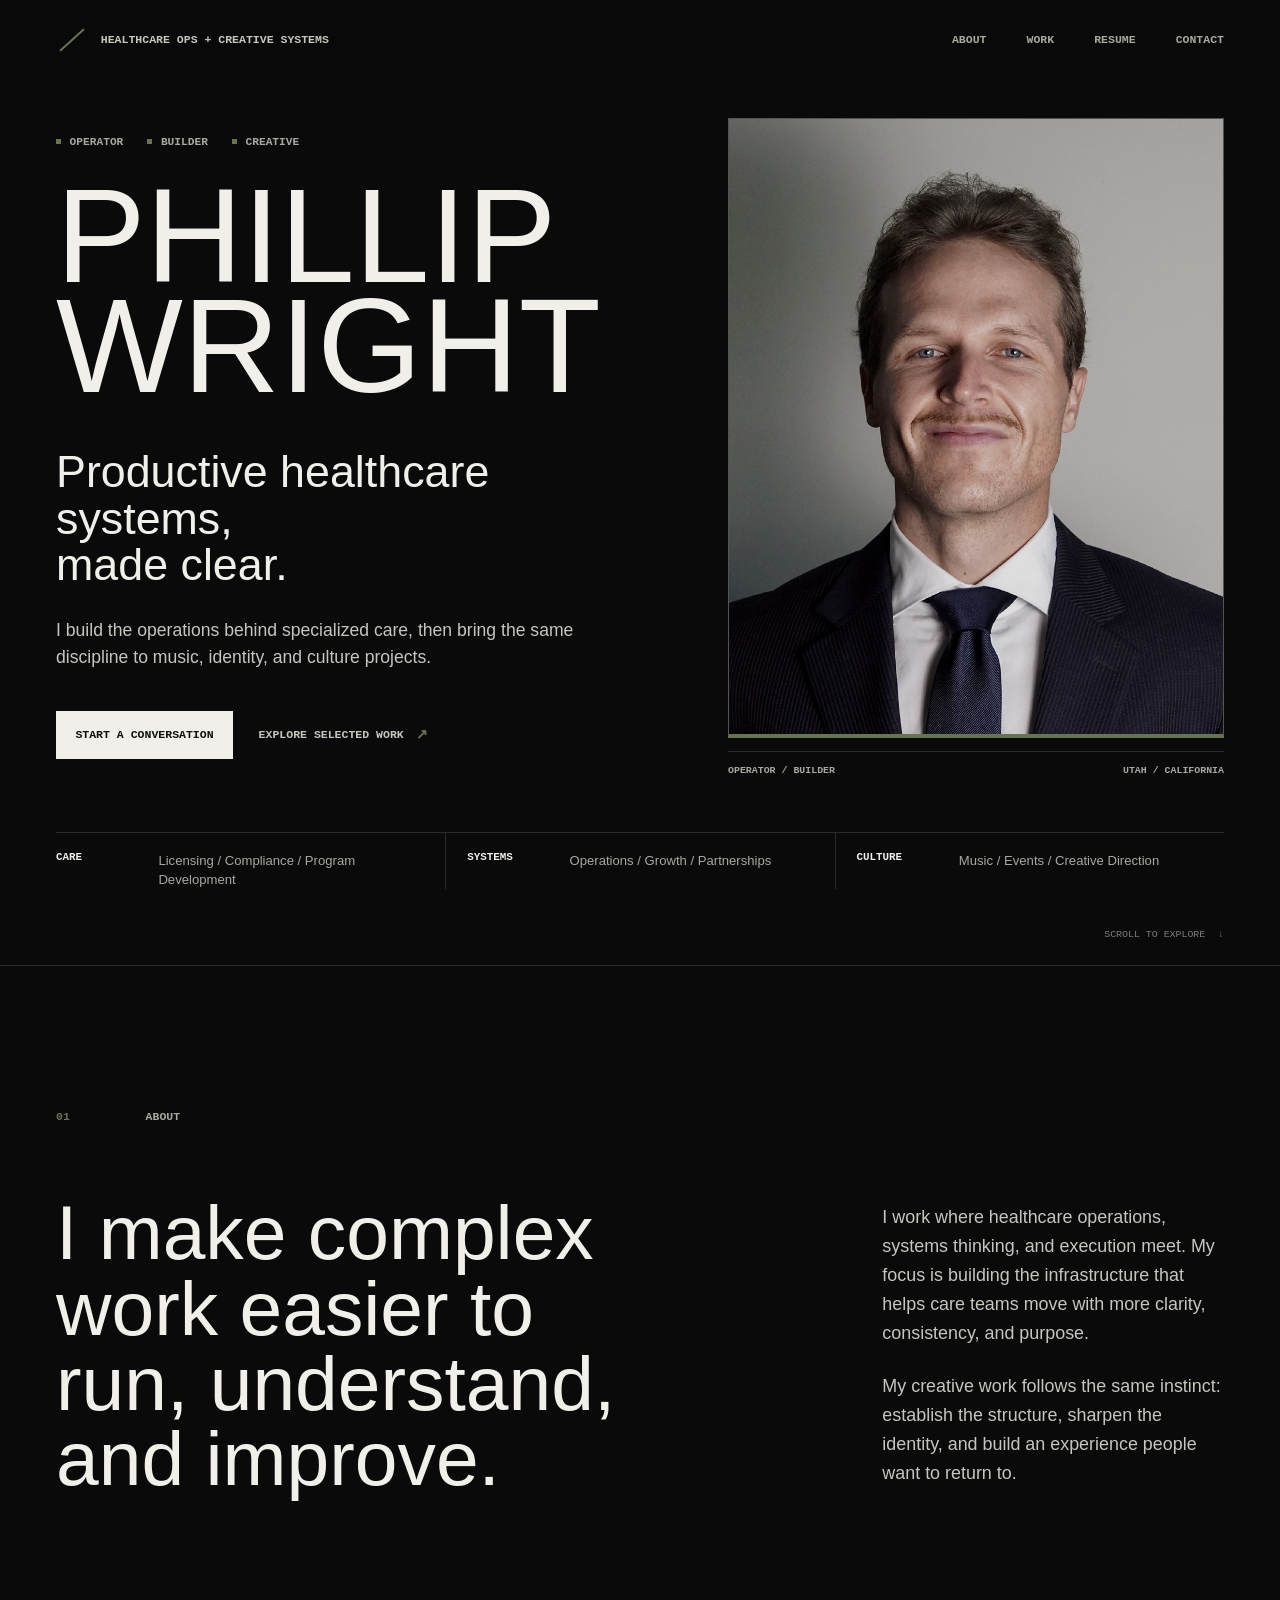
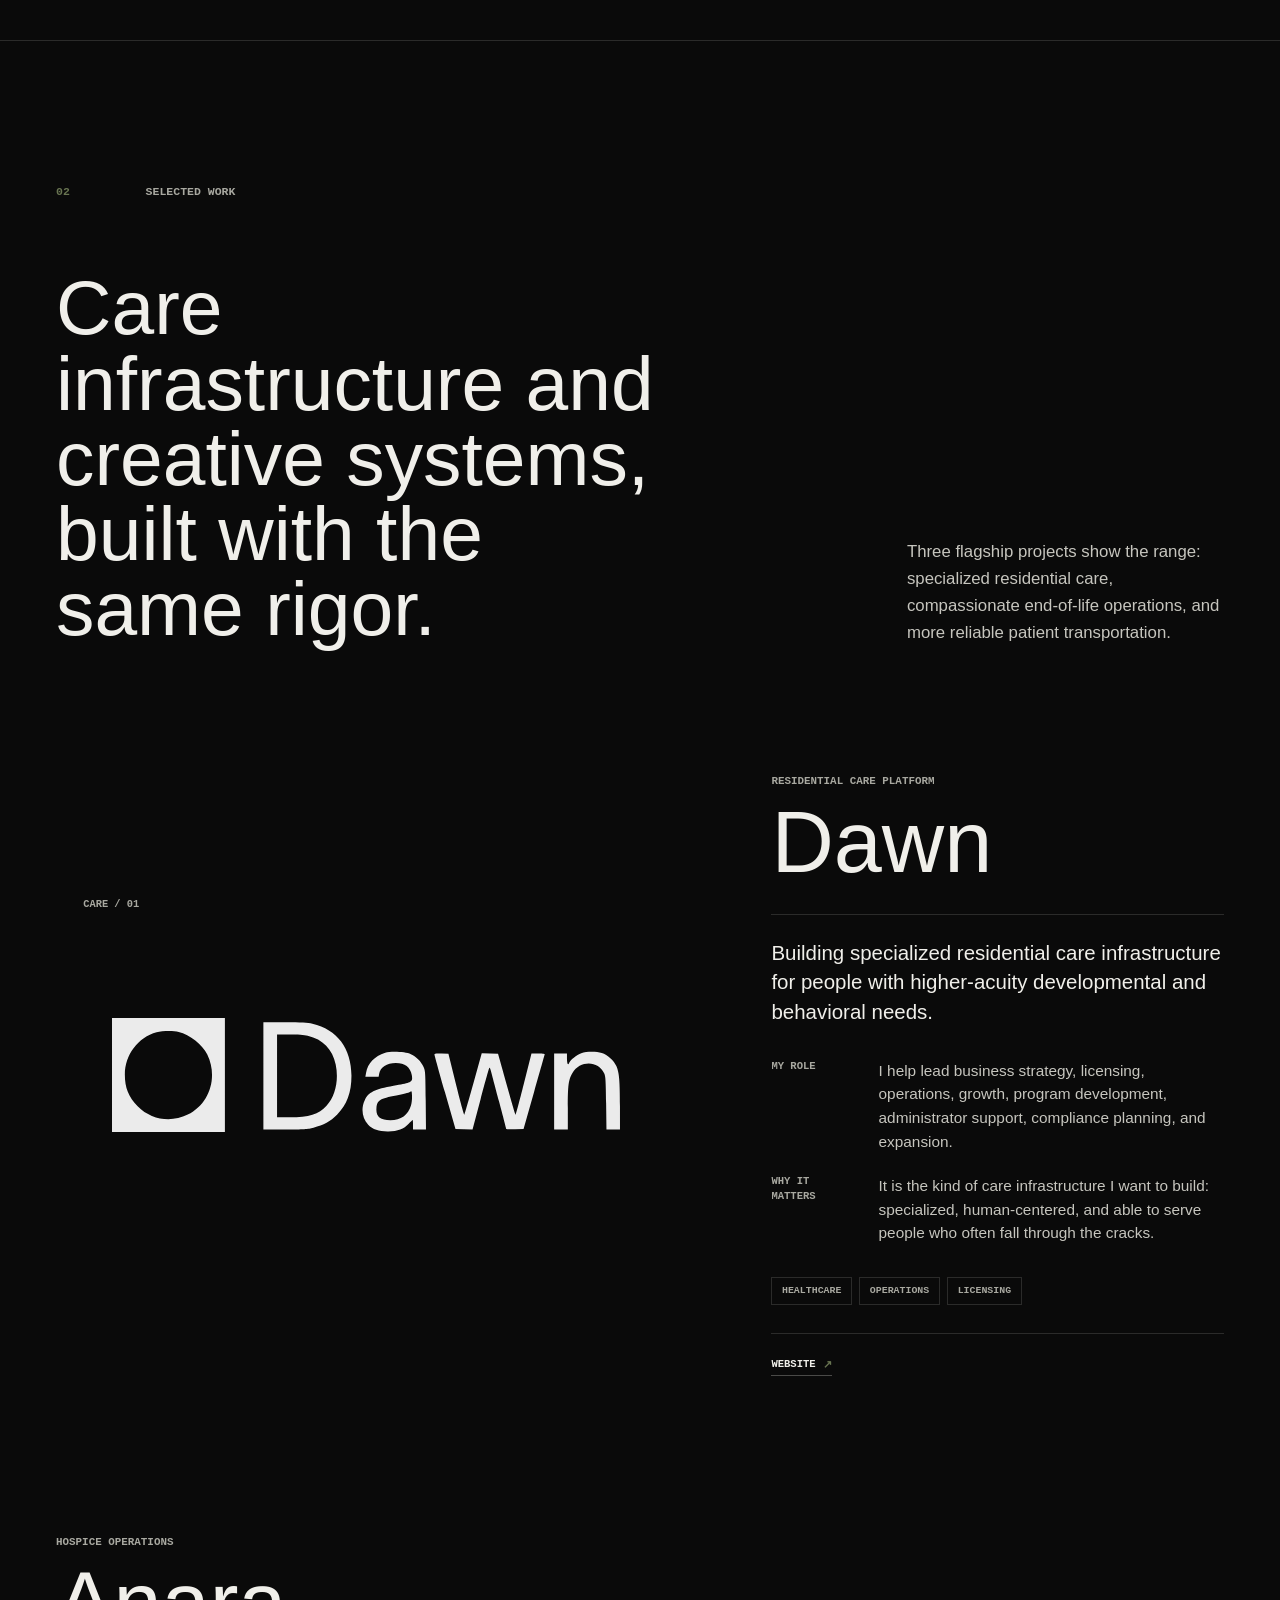
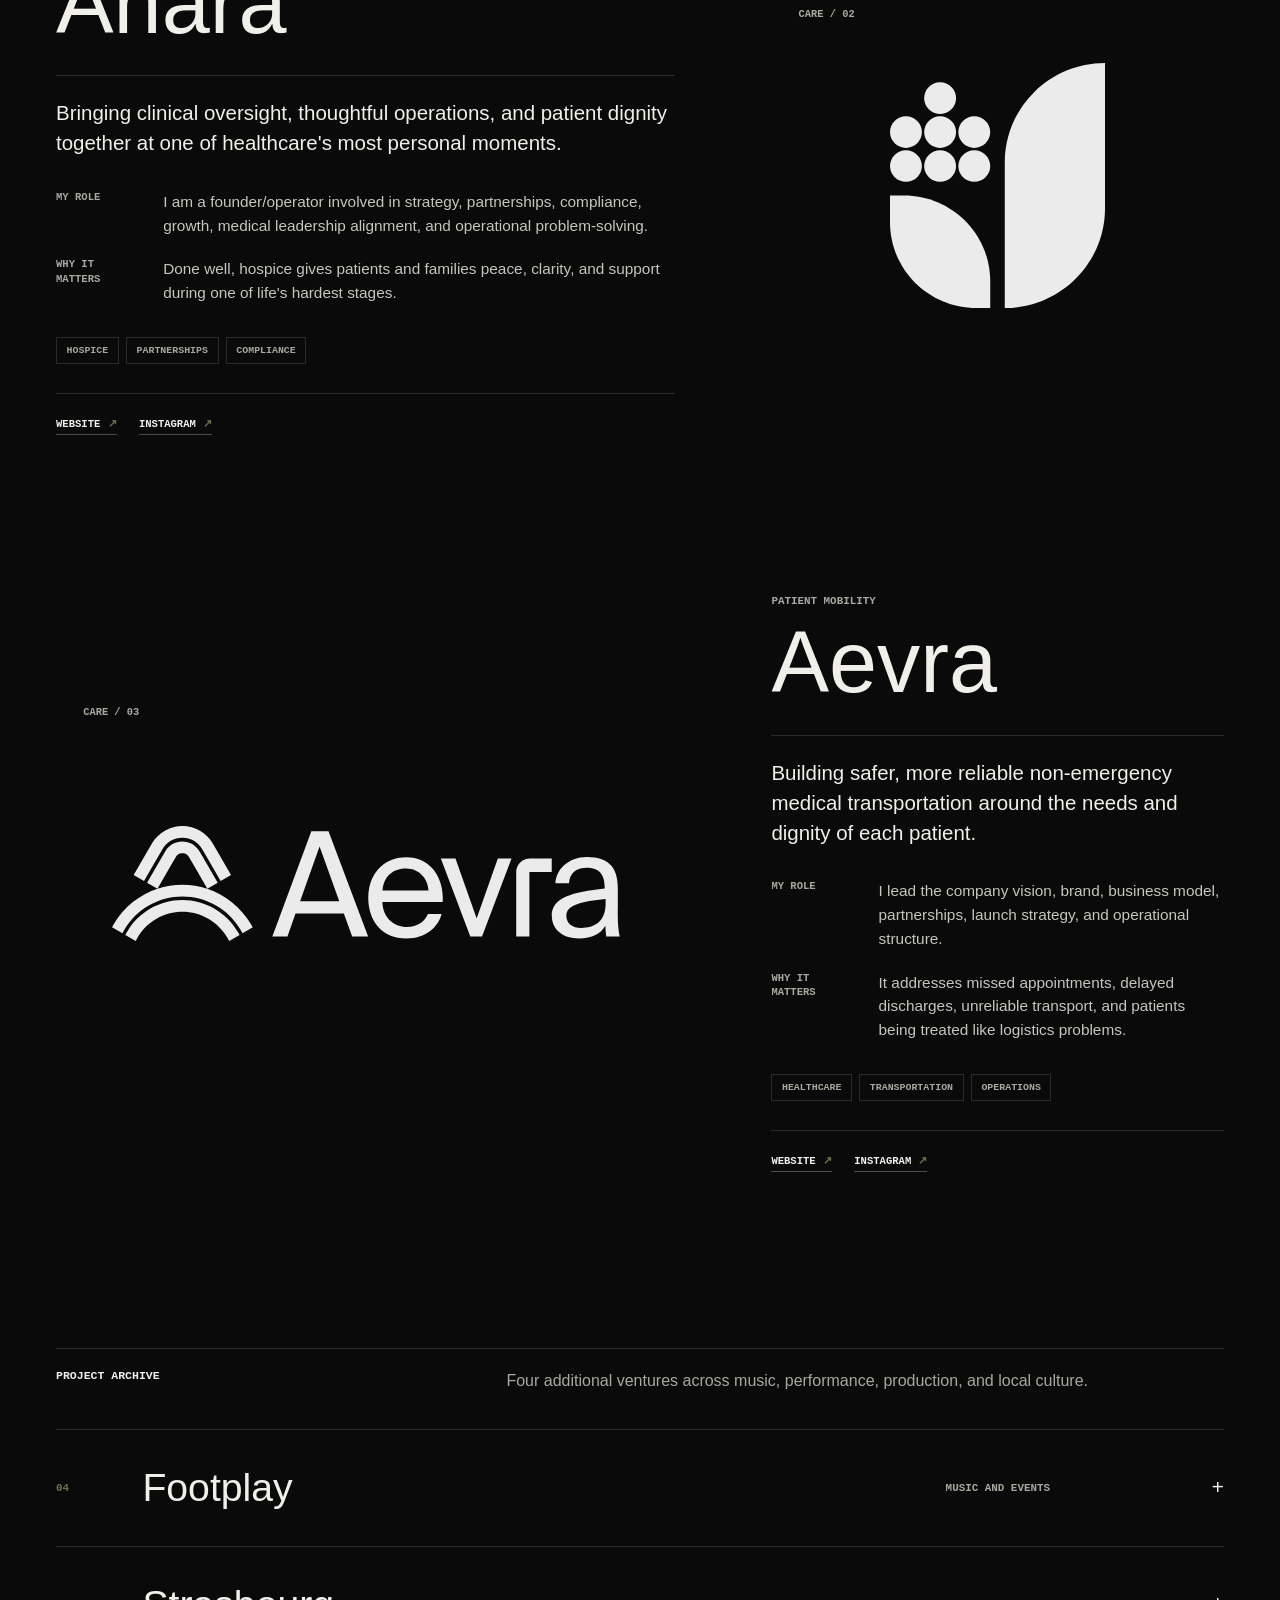
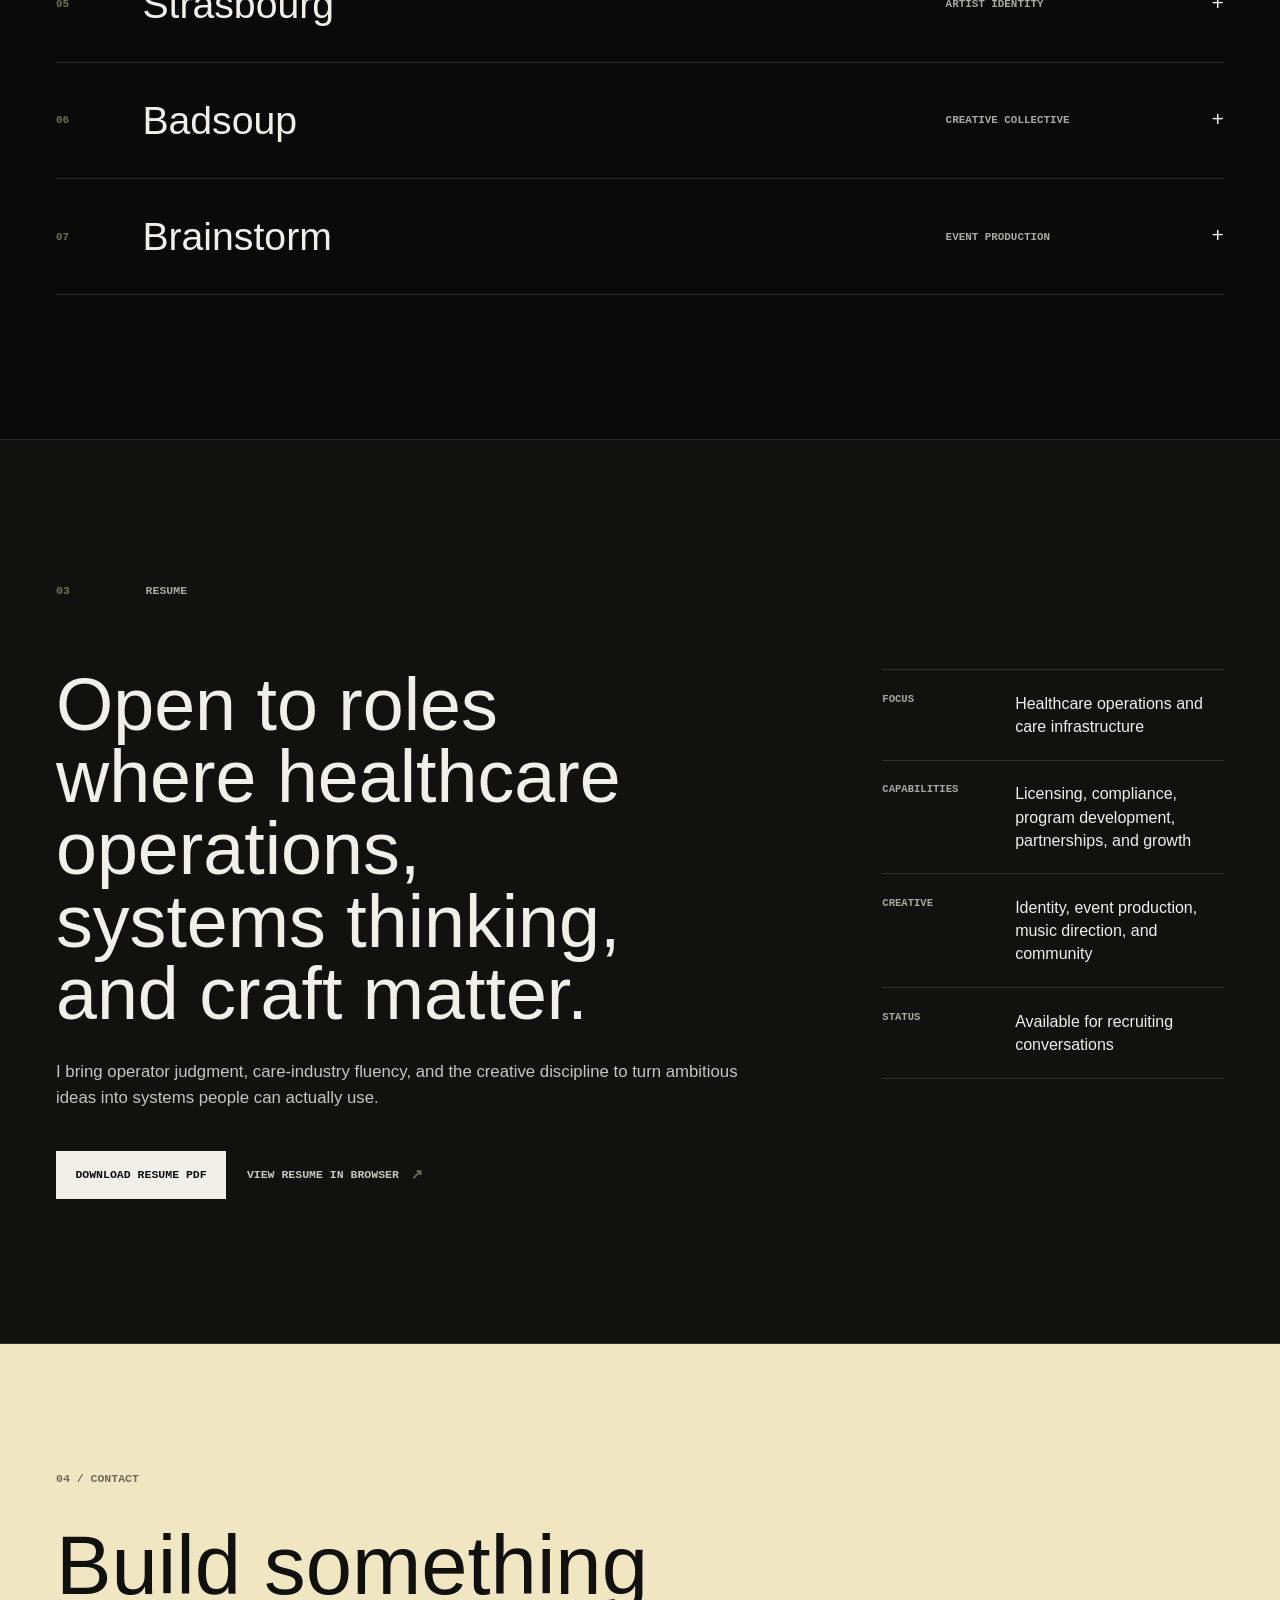
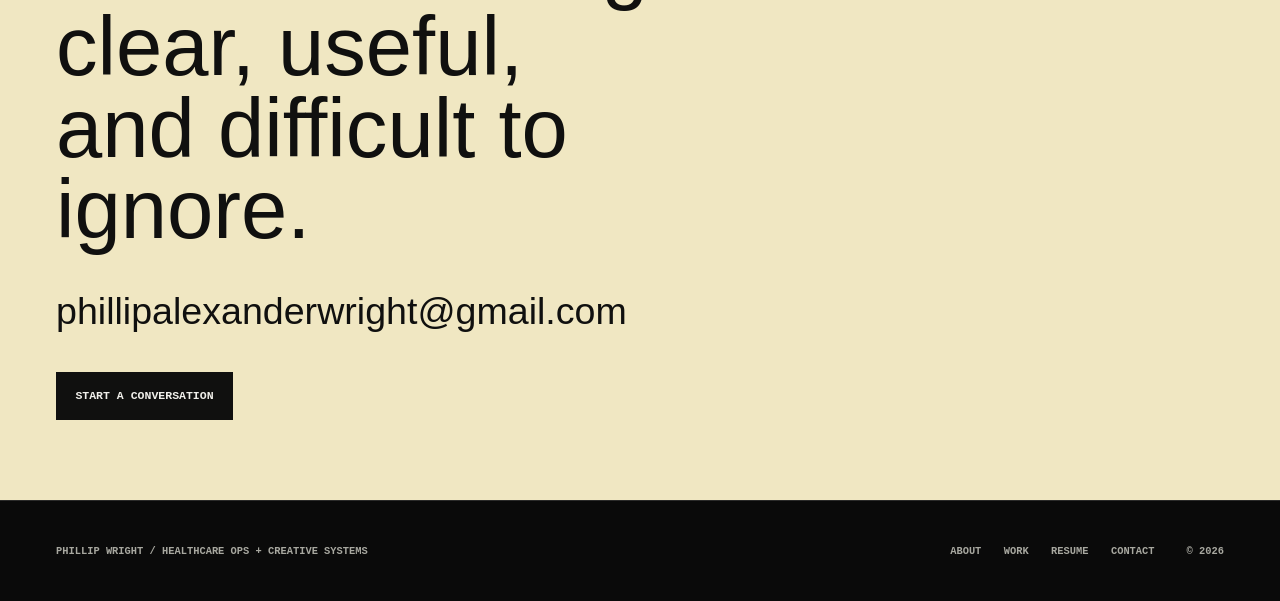
==== index.html @ 37ecd92f "Optimize social preview image" ====
<!doctype html>
<html lang="en">
  <head>
    <meta charset="utf-8">
    <meta name="viewport" content="width=device-width, initial-scale=1">
    <title>Phillip Wright - Healthcare Operator and Creative Builder</title>
    <meta
      name="description"
      content="Phillip Wright builds clear healthcare operations, care infrastructure, and creative systems."
    >
    <meta name="theme-color" content="#0a0a0a">
    <meta property="og:title" content="Phillip Wright">
    <meta
      property="og:description"
      content="Healthcare operations, care infrastructure, and creative systems."
    >
    <meta property="og:type" content="website">
    <meta property="og:image" content="assets/og-phillip-wright.jpg">
    <meta name="twitter:card" content="summary_large_image">
    <meta name="twitter:image" content="assets/og-phillip-wright.jpg">
    <link rel="icon" href="assets/favicon.png" type="image/png">
    <link rel="stylesheet" href="styles.css?v=20260729-1">
  </head>
  <body>
    <header class="site-header" data-reveal>
      <a class="brand" href="#top" aria-label="Phillip Wright home">
        <span class="brand-mark" aria-hidden="true"></span>
        <span>Healthcare Ops + Creative Systems</span>
      </a>
      <nav class="site-nav" aria-label="Primary navigation">
        <a href="#about">About</a>
        <a href="#work">Work</a>
        <a href="#resume">Resume</a>
        <a href="#contact">Contact</a>
      </nav>
    </header>

    <aside class="section-rail" aria-label="Page sections">
      <span class="rail-label">Index</span>
      <a href="#top" data-section-link="top"><span>00</span>Intro</a>
      <a href="#about" data-section-link="about"><span>01</span>About</a>
      <a href="#work" data-section-link="work"><span>02</span>Work</a>
      <a href="#resume" data-section-link="resume"><span>03</span>Resume</a>
      <a href="#contact" data-section-link="contact"><span>04</span>Contact</a>
    </aside>

    <main id="top">
      <section class="hero" aria-labelledby="hero-title" data-section="top">
        <div class="hero-inner">
          <div class="hero-copy">
            <p class="eyebrow" data-reveal>
              <span>Operator</span>
              <span>Builder</span>
              <span>Creative</span>
            </p>
            <h1 id="hero-title" data-reveal>
              <span>Phillip</span>
              <span>Wright</span>
            </h1>
            <p class="hero-line" data-reveal>
              <span>Productive healthcare systems,</span>
              <span>made clear.</span>
            </p>
            <p class="hero-summary" data-reveal>
              I build the operations behind specialized care, then bring the same
              discipline to music, identity, and culture projects.
            </p>
            <div class="hero-actions" data-reveal>
              <a class="button button-primary" href="mailto:phillipalexanderwright@gmail.com">
                Start a Conversation
              </a>
              <a class="text-link" href="#work">Explore selected work</a>
            </div>
          </div>

          <figure class="hero-photo" data-reveal>
            <div class="photo-frame">
              <img
                class="portrait-image"
                src="assets/phillip-wright-portrait.jpg"
                alt="Portrait of Phillip Wright"
              >
            </div>
            <figcaption>
              <span>Operator / Builder</span>
              <span>Utah / California</span>
            </figcaption>
          </figure>

          <dl class="capability-ledger" data-reveal>
            <div>
              <dt>Care</dt>
              <dd>Licensing / Compliance / Program Development</dd>
            </div>
            <div>
              <dt>Systems</dt>
              <dd>Operations / Growth / Partnerships</dd>
            </div>
            <div>
              <dt>Culture</dt>
              <dd>Music / Events / Creative Direction</dd>
            </div>
          </dl>
        </div>
        <a class="hero-next" href="#about" aria-label="Continue to About">
          <span>Scroll to explore</span>
          <span aria-hidden="true">↓</span>
        </a>
      </section>

      <section
        class="section intro-section"
        id="about"
        aria-labelledby="intro-title"
        data-section="about"
      >
        <div class="section-rule" aria-hidden="true"></div>
        <div class="section-meta" data-reveal>
          <span>01</span>
          <span>About</span>
        </div>
        <div class="intro-grid">
          <h2 id="intro-title" data-reveal>
            I make complex work easier to run, understand, and improve.
          </h2>
          <div class="intro-copy" data-reveal>
            <p>
              I work where healthcare operations, systems thinking, and execution
              meet. My focus is building the infrastructure that helps care teams
              move with more clarity, consistency, and purpose.
            </p>
            <p>
              My creative work follows the same instinct: establish the structure,
              sharpen the identity, and build an experience people want to return to.
            </p>
          </div>
        </div>
      </section>

      <section
        class="section work-section"
        id="work"
        aria-labelledby="work-title"
        data-section="work"
      >
        <div class="section-rule" aria-hidden="true"></div>
        <div class="section-meta" data-reveal>
          <span>02</span>
          <span>Selected Work</span>
        </div>

        <div class="work-heading">
          <h2 id="work-title" data-reveal>
            Care infrastructure and creative systems, built with the same rigor.
          </h2>
          <p data-reveal>
            Three flagship projects show the range: specialized residential care,
            compassionate end-of-life operations, and more reliable patient
            transportation.
          </p>
        </div>

        <div class="featured-work" aria-label="Flagship projects">
          <article class="case-file" data-tone="leather">
            <div class="case-media project-media-wordmark" data-reveal>
              <span class="case-coordinate">Care / 01</span>
              <img src="assets/dawn-logo.svg" alt="Dawn">
            </div>
            <div class="case-copy" data-reveal>
              <div class="case-heading">
                <span>Residential Care Platform</span>
                <h3>Dawn</h3>
              </div>
              <p class="case-signal">
                Building specialized residential care infrastructure for people with
                higher-acuity developmental and behavioral needs.
              </p>
              <dl class="case-details">
                <div>
                  <dt>My role</dt>
                  <dd>
                    I help lead business strategy, licensing, operations, growth,
                    program development, administrator support, compliance planning,
                    and expansion.
                  </dd>
                </div>
                <div>
                  <dt>Why it matters</dt>
                  <dd>
                    It is the kind of care infrastructure I want to build:
                    specialized, human-centered, and able to serve people who often
                    fall through the cracks.
                  </dd>
                </div>
              </dl>
              <ul class="case-tags" aria-label="Dawn capabilities">
                <li>Healthcare</li>
                <li>Operations</li>
                <li>Licensing</li>
              </ul>
              <nav
                class="project-links"
                aria-label="Dawn links"
                data-project-links="dawn"
                hidden
              ></nav>
            </div>
          </article>

          <article class="case-file case-file-reverse" data-tone="olive">
            <div class="case-media project-media-logo" data-reveal>
              <span class="case-coordinate">Care / 02</span>
              <img src="assets/anara-logo.svg" alt="Anara">
            </div>
            <div class="case-copy" data-reveal>
              <div class="case-heading">
                <span>Hospice Operations</span>
                <h3>Anara</h3>
              </div>
              <p class="case-signal">
                Bringing clinical oversight, thoughtful operations, and patient
                dignity together at one of healthcare's most personal moments.
              </p>
              <dl class="case-details">
                <div>
                  <dt>My role</dt>
                  <dd>
                    I am a founder/operator involved in strategy, partnerships,
                    compliance, growth, medical leadership alignment, and operational
                    problem-solving.
                  </dd>
                </div>
                <div>
                  <dt>Why it matters</dt>
                  <dd>
                    Done well, hospice gives patients and families peace, clarity,
                    and support during one of life's hardest stages.
                  </dd>
                </div>
              </dl>
              <ul class="case-tags" aria-label="Anara capabilities">
                <li>Hospice</li>
                <li>Partnerships</li>
                <li>Compliance</li>
              </ul>
              <nav
                class="project-links"
                aria-label="Anara links"
                data-project-links="anara"
                hidden
              ></nav>
            </div>
          </article>

          <article class="case-file" data-tone="wine">
            <div class="case-media project-media-wordmark" data-reveal>
              <span class="case-coordinate">Care / 03</span>
              <img src="assets/aevra-logo.svg" alt="Aevra">
            </div>
            <div class="case-copy" data-reveal>
              <div class="case-heading">
                <span>Patient Mobility</span>
                <h3>Aevra</h3>
              </div>
              <p class="case-signal">
                Building safer, more reliable non-emergency medical transportation
                around the needs and dignity of each patient.
              </p>
              <dl class="case-details">
                <div>
                  <dt>My role</dt>
                  <dd>
                    I lead the company vision, brand, business model, partnerships,
                    launch strategy, and operational structure.
                  </dd>
                </div>
                <div>
                  <dt>Why it matters</dt>
                  <dd>
                    It addresses missed appointments, delayed discharges, unreliable
                    transport, and patients being treated like logistics problems.
                  </dd>
                </div>
              </dl>
              <ul class="case-tags" aria-label="Aevra capabilities">
                <li>Healthcare</li>
                <li>Transportation</li>
                <li>Operations</li>
              </ul>
              <nav
                class="project-links"
                aria-label="Aevra links"
                data-project-links="aevra"
                hidden
              ></nav>
            </div>
          </article>
        </div>

        <div class="project-archive">
          <div class="archive-heading" data-reveal>
            <span>Project Archive</span>
            <p>Four additional ventures across music, performance, production, and local culture.</p>
          </div>

          <div class="archive-list">
            <details class="archive-item" data-tone="charleston" data-reveal>
              <summary>
                <span class="archive-number">04</span>
                <span class="archive-title">Footplay</span>
                <span class="archive-category">Music and Events</span>
                <span class="archive-toggle" aria-hidden="true">+</span>
              </summary>
              <div class="archive-body archive-body-media">
                <div class="archive-logo-panel">
                  <img src="assets/footplay-logo.svg" alt="Footplay">
                </div>
                <div class="archive-project-copy">
                  <p>
                    A music and event collective centered around house, disco,
                    open-air shows, underground nightlife, and intentional community.
                  </p>
                  <dl>
                    <div>
                      <dt>My role</dt>
                      <dd>Founder, curator, and creative lead across the brand, events, music direction, and overall experience.</dd>
                    </div>
                    <div>
                      <dt>Why it matters</dt>
                      <dd>It gives me a way to build culture outside healthcare through music, design, community, and shared experiences.</dd>
                    </div>
                  </dl>
                  <nav
                    class="project-links"
                    aria-label="Footplay links"
                    data-project-links="footplay"
                    hidden
                  ></nav>
                </div>
              </div>
            </details>

            <details class="archive-item" data-tone="olive" data-reveal>
              <summary>
                <span class="archive-number">05</span>
                <span class="archive-title">Strasbourg</span>
                <span class="archive-category">Artist Identity</span>
                <span class="archive-toggle" aria-hidden="true">+</span>
              </summary>
              <div class="archive-body archive-body-media">
                <div class="archive-logo-panel">
                  <img src="assets/strasbourg-logo.svg" alt="Strasbourg">
                </div>
                <div class="archive-project-copy">
                  <p>
                    My artist identity for DJing and production, rooted in
                    atmospheric disco, jackin house, minimal, and nu-disco.
                  </p>
                  <dl>
                    <div>
                      <dt>My role</dt>
                      <dd>I create and perform under this alias as a distinct creative lane.</dd>
                    </div>
                    <div>
                      <dt>Why it matters</dt>
                      <dd>It gives me a long-term space to explore taste, sound, emotion, and identity.</dd>
                    </div>
                  </dl>
                  <nav
                    class="project-links"
                    aria-label="Strasbourg links"
                    data-project-links="strasbourg"
                    hidden
                  ></nav>
                </div>
              </div>
            </details>

            <details class="archive-item" data-tone="leather" data-reveal>
              <summary>
                <span class="archive-number">06</span>
                <span class="archive-title">Badsoup</span>
                <span class="archive-category">Creative Collective</span>
                <span class="archive-toggle" aria-hidden="true">+</span>
              </summary>
              <div class="archive-body archive-body-media">
                <div class="archive-logo-panel">
                  <img src="assets/badsoup-logo.svg" alt="Badsoup">
                </div>
                <div class="archive-project-copy">
                  <p>
                    A collective at the intersection of skate culture, punk,
                    local art, shows, merchandise, magazines, and collaboration.
                  </p>
                  <dl>
                    <div>
                      <dt>My role</dt>
                      <dd>Vision, creative direction, events, collaborations, and cultural development.</dd>
                    </div>
                    <div>
                      <dt>Why it matters</dt>
                      <dd>It created an independent space for artists, skaters, musicians, and outsiders to build together.</dd>
                    </div>
                  </dl>
                  <nav
                    class="project-links"
                    aria-label="Badsoup links"
                    data-project-links="badsoup"
                    hidden
                  ></nav>
                </div>
              </div>
            </details>

            <details class="archive-item" data-tone="wine" data-reveal>
              <summary>
                <span class="archive-number">07</span>
                <span class="archive-title">Brainstorm</span>
                <span class="archive-category">Event Production</span>
                <span class="archive-toggle" aria-hidden="true">+</span>
              </summary>
              <div class="archive-body archive-body-media">
                <div class="archive-logo-panel">
                  <img src="assets/brainstorm-logo.png" alt="Brainstorm">
                </div>
                <div class="archive-project-copy">
                  <p>
                    My first production outlet, built to bring intentional
                    house-music experiences to Provo, Utah.
                  </p>
                  <dl>
                    <div>
                      <dt>My role</dt>
                      <dd>Concept, partnerships, talent booking, production investment, and event direction.</dd>
                    </div>
                    <div>
                      <dt>Why it matters</dt>
                      <dd>It was my first proof that I could build culture from the ground up.</dd>
                    </div>
                  </dl>
                  <nav
                    class="project-links"
                    aria-label="Brainstorm links"
                    data-project-links="brainstorm"
                    hidden
                  ></nav>
                </div>
              </div>
            </details>
          </div>
        </div>
      </section>

      <section
        class="section resume-section"
        id="resume"
        aria-labelledby="resume-title"
        data-section="resume"
      >
        <div class="section-rule" aria-hidden="true"></div>
        <div class="section-meta" data-reveal>
          <span>03</span>
          <span>Resume</span>
        </div>

        <div class="resume-layout">
          <div>
            <h2 id="resume-title" data-reveal>
              Open to roles where healthcare operations, systems thinking, and craft matter.
            </h2>
            <p data-reveal>
              I bring operator judgment, care-industry fluency, and the creative
              discipline to turn ambitious ideas into systems people can actually use.
            </p>
            <div class="resume-actions" data-reveal>
              <a
                class="button button-primary"
                href="output/pdf/phillip-wright-resume.pdf"
                download
              >
                Download Resume PDF
              </a>
              <a
                class="text-link"
                href="output/pdf/phillip-wright-resume.pdf"
                target="_blank"
                rel="noopener noreferrer"
              >
                View resume in browser
              </a>
            </div>
          </div>

          <dl class="resume-stack" data-reveal>
            <div>
              <dt>Focus</dt>
              <dd>Healthcare operations and care infrastructure</dd>
            </div>
            <div>
              <dt>Capabilities</dt>
              <dd>Licensing, compliance, program development, partnerships, and growth</dd>
            </div>
            <div>
              <dt>Creative</dt>
              <dd>Identity, event production, music direction, and community</dd>
            </div>
            <div>
              <dt>Status</dt>
              <dd>Available for recruiting conversations</dd>
            </div>
          </dl>
        </div>
      </section>

      <section
        class="contact-section"
        id="contact"
        aria-labelledby="contact-title"
        data-section="contact"
      >
        <div class="contact-content">
          <span class="contact-label" data-reveal>04 / Contact</span>
          <h2 id="contact-title" data-reveal>
            Build something clear, useful, and difficult to ignore.
          </h2>
          <a
            class="contact-email"
            href="mailto:phillipalexanderwright@gmail.com"
            data-email-link
            data-reveal
          >
            phillipalexanderwright@gmail.com
          </a>
          <a
            class="button button-primary contact-button"
            href="mailto:phillipalexanderwright@gmail.com"
            data-reveal
          >
            Start a Conversation
          </a>
        </div>
      </section>
    </main>

    <footer class="site-footer">
      <p>Phillip Wright / Healthcare Ops + Creative Systems</p>
      <nav class="footer-nav" aria-label="Footer navigation">
        <a href="#about">About</a>
        <a href="#work">Work</a>
        <a href="#resume">Resume</a>
        <a href="#contact">Contact</a>
      </nav>
      <span>&copy; <span data-year>2026</span></span>
    </footer>

    <script src="script.js?v=20260729-1"></script>
  </body>
</html>
---- styles.css ----
:root {
  --night: #0a0a0a;
  --surface: #11110f;
  --surface-raised: #171714;
  --chalk: #f0efea;
  --mist: #a8a8a0;
  --soft-mist: #c6c5be;
  --line: rgba(240, 239, 234, 0.14);
  --line-strong: rgba(240, 239, 234, 0.28);
  --paper: #f3f0e4;
  --ink: #10100f;
  --charleston: #00291c;
  --olive: #687451;
  --starlight: #f0e7c2;
  --leather: #954130;
  --wine: #3b0014;
  --page-pad: 5.5rem;
  --section-pad: 9rem;
  --content-max: 104rem;
  --font-sans:
    "Helvetica Neue", Helvetica, Arial, ui-sans-serif, system-ui, -apple-system,
    BlinkMacSystemFont, "Segoe UI", sans-serif;
  --font-mono:
    "SFMono-Regular", "Roboto Mono", "Cascadia Code", "Liberation Mono", Menlo,
    monospace;
  color-scheme: dark;
  font-family: var(--font-sans);
  font-size: 16px;
}

* {
  box-sizing: border-box;
}

html {
  scroll-behavior: smooth;
  scroll-padding-top: 6rem;
  background: var(--night);
}

body {
  margin: 0;
  min-width: 320px;
  overflow-x: hidden;
  background: var(--night);
  color: var(--chalk);
  font-family: var(--font-sans);
  -webkit-font-smoothing: antialiased;
  text-rendering: optimizeLegibility;
}

::selection {
  background: var(--starlight);
  color: var(--ink);
}

a {
  color: inherit;
  text-decoration: none;
}

img {
  max-width: 100%;
}

button,
a,
summary {
  -webkit-tap-highlight-color: transparent;
}

a:focus-visible,
button:focus-visible,
summary:focus-visible {
  outline: 1px solid var(--starlight);
  outline-offset: 5px;
}

h1,
h2,
h3,
p,
dl,
dd {
  margin: 0;
}

.site-header {
  position: fixed;
  inset: 0 0 auto;
  z-index: 20;
  display: flex;
  align-items: center;
  justify-content: space-between;
  gap: 2rem;
  min-height: 5rem;
  padding: 1.4rem var(--page-pad);
  border-bottom: 1px solid transparent;
  background: rgba(10, 10, 10, 0.72);
  backdrop-filter: blur(18px);
  transition:
    min-height 240ms cubic-bezier(0.22, 1, 0.36, 1),
    background 240ms ease,
    border-color 240ms ease;
}

.site-header.is-scrolled {
  min-height: 4.25rem;
  border-color: var(--line);
  background: rgba(10, 10, 10, 0.94);
}

.brand {
  display: inline-flex;
  align-items: center;
  gap: 0.8rem;
  color: var(--soft-mist);
  font-family: var(--font-mono);
  font-size: 0.72rem;
  font-weight: 600;
  line-height: 1.2;
  text-transform: uppercase;
  transition: color 180ms ease;
}

.brand-mark {
  width: 2rem;
  height: 2px;
  background: var(--olive);
  transform: rotate(-42deg);
  transform-origin: center;
}

.brand:hover,
.brand:focus-visible {
  color: var(--chalk);
}

.site-nav {
  display: flex;
  align-items: center;
  gap: 2.5rem;
  color: var(--mist);
  font-family: var(--font-mono);
  font-size: 0.72rem;
  font-weight: 600;
  text-transform: uppercase;
}

.site-nav a,
.footer-nav a {
  position: relative;
  padding-block: 0.35rem;
  transition: color 180ms ease;
}

.site-nav a::after,
.footer-nav a::after {
  content: "";
  position: absolute;
  right: 0;
  bottom: 0;
  left: 0;
  height: 1px;
  background: currentColor;
  transform: scaleX(0);
  transform-origin: left;
  transition: transform 220ms cubic-bezier(0.22, 1, 0.36, 1);
}

.site-nav a:hover,
.site-nav a:focus-visible,
.footer-nav a:hover,
.footer-nav a:focus-visible {
  color: var(--chalk);
}

.site-nav a:hover::after,
.site-nav a:focus-visible::after,
.footer-nav a:hover::after,
.footer-nav a:focus-visible::after {
  transform: scaleX(1);
}

.section-rail {
  position: fixed;
  top: 50%;
  right: 1.3rem;
  z-index: 15;
  display: grid;
  gap: 0.7rem;
  width: 6.8rem;
  color: rgba(240, 239, 234, 0.42);
  font-family: var(--font-mono);
  font-size: 0.62rem;
  text-transform: uppercase;
  opacity: 0;
  pointer-events: none;
  transform: translate(0.7rem, -50%);
  transition:
    opacity 240ms ease,
    transform 320ms cubic-bezier(0.22, 1, 0.36, 1);
}

body.show-section-rail .section-rail {
  opacity: 1;
  pointer-events: auto;
  transform: translate(0, -50%);
}

.rail-label {
  margin-bottom: 0.35rem;
  padding-bottom: 0.6rem;
  border-bottom: 1px solid var(--line);
  color: rgba(240, 239, 234, 0.28);
}

.section-rail a {
  display: grid;
  grid-template-columns: 1.6rem 1fr;
  gap: 0.35rem;
  align-items: center;
  transition:
    color 180ms ease,
    transform 180ms ease;
}

.section-rail a span {
  color: rgba(240, 239, 234, 0.28);
}

.section-rail a.is-active {
  color: var(--chalk);
  transform: translateX(-0.4rem);
}

.section-rail a.is-active span {
  color: var(--olive);
}

.hero {
  position: relative;
  min-height: 100svh;
  overflow: hidden;
  border-bottom: 1px solid var(--line);
  background: var(--night);
}

.hero-inner {
  position: relative;
  z-index: 1;
  display: grid;
  grid-template-columns: minmax(32rem, 1fr) minmax(25rem, 31rem);
  grid-template-areas:
    "copy photo"
    "ledger ledger";
  gap: 3.5rem 6rem;
  align-content: center;
  align-items: center;
  width: min(100%, var(--content-max));
  min-height: 100svh;
  margin: 0 auto;
  padding: 7.4rem var(--page-pad) 4.8rem;
}

.hero-copy {
  grid-area: copy;
  align-self: center;
  max-width: 70rem;
}

.eyebrow {
  display: flex;
  flex-wrap: wrap;
  gap: 0.5rem 1.5rem;
  margin-bottom: 2rem;
  color: var(--mist);
  font-family: var(--font-mono);
  font-size: 0.7rem;
  font-weight: 600;
  text-transform: uppercase;
}

.eyebrow span {
  display: inline-flex;
  align-items: center;
  gap: 0.55rem;
}

.eyebrow span::before {
  content: "";
  width: 0.3rem;
  height: 0.3rem;
  background: var(--olive);
}

h1 {
  max-width: 12ch;
  color: var(--chalk);
  font-size: 9.4rem;
  font-weight: 300;
  line-height: 0.82;
  text-transform: uppercase;
}

h1 span {
  display: block;
}

.hero-line {
  max-width: 18ch;
  margin-top: 3rem;
  color: var(--chalk);
  font-size: 3.15rem;
  font-weight: 300;
  line-height: 1.04;
}

.hero-line span {
  display: block;
}

.hero-summary {
  max-width: 39rem;
  margin-top: 1.8rem;
  color: var(--soft-mist);
  font-size: 1.1rem;
  font-weight: 400;
  line-height: 1.58;
}

.hero-actions {
  display: flex;
  flex-wrap: wrap;
  align-items: center;
  gap: 1.2rem 1.6rem;
  margin-top: 2.4rem;
}

.button {
  display: inline-flex;
  align-items: center;
  justify-content: center;
  min-height: 3rem;
  padding: 0 1.15rem;
  border: 1px solid var(--line-strong);
  background: transparent;
  color: var(--chalk);
  font-family: var(--font-mono);
  font-size: 0.72rem;
  font-weight: 600;
  line-height: 1;
  text-transform: uppercase;
  transition:
    background 200ms ease,
    border-color 200ms ease,
    color 200ms ease,
    transform 240ms cubic-bezier(0.22, 1, 0.36, 1);
}

.button:hover,
.button:focus-visible {
  border-color: var(--starlight);
  background: var(--starlight);
  color: var(--ink);
  transform: translateY(-2px);
}

.button-primary {
  border-color: var(--chalk);
  background: var(--chalk);
  color: var(--ink);
}

.button-primary:hover,
.button-primary:focus-visible {
  border-color: var(--starlight);
  background: var(--starlight);
}

.text-link {
  display: inline-flex;
  align-items: center;
  gap: 0.75rem;
  width: fit-content;
  color: var(--soft-mist);
  font-family: var(--font-mono);
  font-size: 0.72rem;
  font-weight: 600;
  text-transform: uppercase;
  transition: color 180ms ease;
}

.text-link::after {
  content: "↗";
  color: var(--olive);
  font-size: 0.9rem;
  transition: transform 220ms cubic-bezier(0.22, 1, 0.36, 1);
}

.text-link:hover,
.text-link:focus-visible {
  color: var(--chalk);
}

.text-link:hover::after,
.text-link:focus-visible::after {
  transform: translate(0.2rem, -0.2rem);
}

.hero-photo {
  grid-area: photo;
  align-self: center;
  justify-self: end;
  width: 100%;
  max-width: 31rem;
  margin: 0;
}

.photo-frame {
  position: relative;
  aspect-ratio: 4 / 5;
  overflow: hidden;
  border: 1px solid var(--line-strong);
  border-bottom: 0.28rem solid var(--olive);
  background: var(--surface-raised);
}

.portrait-image {
  display: block;
  width: 100%;
  height: 100%;
  object-fit: cover;
  object-position: 50% 42%;
  filter: saturate(0.68) contrast(1.04) brightness(0.9);
  transform: scale(1.01);
  transition:
    filter 500ms ease,
    transform 700ms cubic-bezier(0.22, 1, 0.36, 1);
}

.hero-photo:hover .portrait-image {
  filter: saturate(0.88) contrast(1.02) brightness(0.95);
  transform: scale(1.025);
}

.hero-photo figcaption {
  display: flex;
  justify-content: space-between;
  gap: 1rem;
  margin-top: 0.8rem;
  padding-top: 0.8rem;
  border-top: 1px solid var(--line);
  color: var(--mist);
  font-family: var(--font-mono);
  font-size: 0.62rem;
  font-weight: 600;
  text-transform: uppercase;
}

.capability-ledger {
  grid-area: ledger;
  display: grid;
  grid-template-columns: repeat(3, minmax(0, 1fr));
  margin: 0;
  border-top: 1px solid var(--line);
}

.capability-ledger div {
  display: grid;
  grid-template-columns: 5.4rem 1fr;
  gap: 1rem;
  padding: 1.1rem 1.3rem 0 0;
}

.capability-ledger div + div {
  padding-left: 1.3rem;
  border-left: 1px solid var(--line);
}

.capability-ledger dt {
  color: var(--chalk);
  font-family: var(--font-mono);
  font-size: 0.68rem;
  font-weight: 600;
  text-transform: uppercase;
}

.capability-ledger dd {
  color: var(--mist);
  font-size: 0.82rem;
  line-height: 1.45;
}

.hero-next {
  position: absolute;
  right: var(--page-pad);
  bottom: 1.6rem;
  z-index: 2;
  display: flex;
  gap: 0.8rem;
  align-items: center;
  color: rgba(240, 239, 234, 0.5);
  font-family: var(--font-mono);
  font-size: 0.62rem;
  text-transform: uppercase;
}

.hero-next span:last-child {
  color: var(--olive);
}

.section {
  position: relative;
  padding: var(--section-pad) var(--page-pad);
  border-bottom: 1px solid var(--line);
  background: var(--night);
}

.section > * {
  width: min(100%, var(--content-max));
  margin-inline: auto;
}

.section-rule {
  position: absolute;
  top: 0;
  right: var(--page-pad);
  left: var(--page-pad);
  width: auto;
  height: 1px;
  background: linear-gradient(90deg, var(--olive) 0 18%, var(--line) 18%);
  transform: scaleX(0);
  transform-origin: left;
  transition: transform 900ms cubic-bezier(0.22, 1, 0.36, 1);
}

.section.is-inview .section-rule {
  transform: scaleX(1);
}

.section-meta {
  display: grid;
  grid-template-columns: 4.2rem 1fr;
  gap: 1.4rem;
  margin-bottom: 4.5rem;
  color: var(--mist);
  font-family: var(--font-mono);
  font-size: 0.72rem;
  font-weight: 600;
  text-transform: uppercase;
}

.section-meta span:first-child {
  color: var(--olive);
}

h2 {
  max-width: 14ch;
  color: var(--chalk);
  font-size: 5.9rem;
  font-weight: 300;
  line-height: 0.98;
}

.intro-grid,
.resume-layout {
  display: grid;
  grid-template-columns: minmax(0, 1.15fr) minmax(18rem, 0.55fr);
  gap: 7rem;
  align-items: start;
}

.intro-copy {
  display: grid;
  gap: 1.5rem;
  padding-top: 0.45rem;
  color: var(--soft-mist);
  font-size: 1.12rem;
  line-height: 1.62;
}

.work-heading {
  display: grid;
  grid-template-columns: minmax(0, 1fr) minmax(18rem, 0.42fr);
  gap: 6rem;
  align-items: end;
  margin-bottom: 8rem;
}

.work-heading p,
.resume-layout > div:first-child > p {
  color: var(--soft-mist);
  font-size: 1.05rem;
  line-height: 1.6;
}

.featured-work {
  display: grid;
  gap: 10rem;
}

.case-file {
  display: grid;
  grid-template-columns: minmax(0, 1.04fr) minmax(22rem, 0.76fr);
  gap: 6rem;
  align-items: center;
}

.case-file-reverse .case-media {
  order: 2;
}

.case-media {
  position: relative;
  display: grid;
  place-items: center;
  min-height: clamp(18rem, 32vw, 34rem);
  overflow: visible;
}

.case-media::after {
  display: none;
}

.case-media:hover {
  transform: none;
}

.case-coordinate {
  position: absolute;
  top: 1.7rem;
  left: 1.7rem;
  color: var(--mist);
  font-family: var(--font-mono);
  font-size: 0.65rem;
  font-weight: 600;
  text-transform: uppercase;
}

.case-media img {
  display: block;
  width: min(66%, 27rem);
  max-height: 60%;
  object-fit: contain;
  filter: brightness(0) invert(1);
  opacity: 0.92;
  transition:
    opacity 260ms ease,
    transform 500ms cubic-bezier(0.22, 1, 0.36, 1);
}

.case-media:hover img {
  opacity: 1;
  transform: scale(1.025);
}

.case-media.project-media-wordmark img {
  width: min(82%, 36rem);
}

.case-copy {
  min-width: 0;
}

.case-heading > span {
  display: block;
  margin-bottom: 1rem;
  color: var(--mist);
  font-family: var(--font-mono);
  font-size: 0.68rem;
  font-weight: 600;
  text-transform: uppercase;
}

.case-heading h3 {
  color: var(--chalk);
  font-size: 5.4rem;
  font-weight: 300;
  line-height: 0.92;
}

.case-signal {
  margin-top: 2rem;
  padding-top: 1.4rem;
  border-top: 1px solid var(--line);
  color: var(--chalk);
  font-size: 1.28rem;
  font-weight: 400;
  line-height: 1.45;
}

.case-details {
  display: grid;
  gap: 1.25rem;
  margin-top: 2rem;
}

.case-details div {
  display: grid;
  grid-template-columns: 5.5rem 1fr;
  gap: 1.2rem;
}

.case-details dt,
.archive-body dt,
.resume-stack dt {
  color: var(--mist);
  font-family: var(--font-mono);
  font-size: 0.66rem;
  font-weight: 600;
  line-height: 1.4;
  text-transform: uppercase;
}

.case-details dd {
  color: var(--soft-mist);
  font-size: 0.96rem;
  line-height: 1.55;
}

.case-tags {
  display: flex;
  flex-wrap: wrap;
  gap: 0.45rem;
  margin: 2rem 0 0;
  padding: 0;
  list-style: none;
}

.case-tags li {
  border: 1px solid var(--line);
  padding: 0.45rem 0.6rem;
  color: var(--mist);
  font-family: var(--font-mono);
  font-size: 0.62rem;
  font-weight: 600;
  text-transform: uppercase;
}

.project-links {
  display: flex;
  flex-wrap: wrap;
  gap: 0.8rem 1.4rem;
  margin-top: 1.8rem;
  padding-top: 1.2rem;
  border-top: 1px solid var(--line);
}

.project-links[hidden] {
  display: none;
}

.project-link {
  display: inline-flex;
  align-items: center;
  gap: 0.45rem;
  padding-block: 0.25rem;
  border-bottom: 1px solid var(--line-strong);
  color: var(--chalk);
  font-family: var(--font-mono);
  font-size: 0.66rem;
  font-weight: 600;
  text-transform: uppercase;
  transition:
    border-color 180ms ease,
    color 180ms ease;
}

.project-link::after {
  content: "↗";
  color: var(--olive);
  transition: transform 220ms cubic-bezier(0.22, 1, 0.36, 1);
}

.project-link:hover,
.project-link:focus-visible {
  border-color: var(--starlight);
  color: var(--starlight);
}

.project-link:hover::after,
.project-link:focus-visible::after {
  transform: translate(0.15rem, -0.15rem);
}

.project-archive {
  margin-top: 11rem;
}

.archive-heading {
  display: grid;
  grid-template-columns: minmax(13rem, 0.35fr) minmax(0, 0.65fr);
  gap: 4rem;
  margin-bottom: 2.2rem;
  padding-top: 1.25rem;
  border-top: 1px solid var(--line);
}

.archive-heading > span {
  color: var(--chalk);
  font-family: var(--font-mono);
  font-size: 0.72rem;
  font-weight: 600;
  text-transform: uppercase;
}

.archive-heading p {
  max-width: 37rem;
  color: var(--mist);
  font-size: 1rem;
  line-height: 1.55;
}

.archive-list {
  border-top: 1px solid var(--line);
}

.archive-item {
  border-bottom: 1px solid var(--line);
}

.archive-item summary {
  display: grid;
  grid-template-columns: 4rem minmax(0, 1fr) 14rem 2rem;
  gap: 1.4rem;
  align-items: center;
  min-height: 7.2rem;
  cursor: pointer;
  list-style: none;
}

.archive-item summary::-webkit-details-marker {
  display: none;
}

.archive-number,
.archive-category,
.archive-toggle {
  color: var(--mist);
  font-family: var(--font-mono);
  font-size: 0.68rem;
  font-weight: 600;
  text-transform: uppercase;
}

.archive-number {
  color: var(--olive);
}

.archive-title {
  color: var(--chalk);
  font-size: 2.45rem;
  font-weight: 300;
  line-height: 1;
}

.archive-toggle {
  justify-self: end;
  color: var(--chalk);
  font-size: 1.3rem;
  font-weight: 400;
  transition: transform 300ms cubic-bezier(0.22, 1, 0.36, 1);
}

.archive-item summary:hover .archive-title,
.archive-item summary:focus-visible .archive-title {
  color: var(--starlight);
}

.archive-item[open] .archive-toggle {
  transform: rotate(45deg);
}

.archive-body {
  display: grid;
  grid-template-columns: minmax(0, 0.75fr) minmax(22rem, 1fr);
  gap: 5rem;
  padding: 0 0 4rem 5.4rem;
  animation: archive-open 420ms cubic-bezier(0.22, 1, 0.36, 1);
}

.archive-body > p,
.archive-body > div > p {
  color: var(--chalk);
  font-size: 1.16rem;
  line-height: 1.5;
}

.archive-body dl {
  display: grid;
  gap: 1.3rem;
}

.archive-body dl div {
  display: grid;
  grid-template-columns: 5.5rem 1fr;
  gap: 1.2rem;
}

.archive-body dd {
  color: var(--mist);
  font-size: 0.94rem;
  line-height: 1.55;
}

.archive-body-media {
  grid-template-columns: 13rem minmax(0, 1fr);
  align-items: start;
}

.archive-logo-panel {
  position: relative;
  display: grid;
  place-items: center;
  width: 100%;
  min-height: 8rem;
}

.archive-logo-panel::after {
  display: none;
}

.archive-logo-panel:hover {
  transform: none;
}

.archive-logo-panel img {
  display: block;
  width: 82%;
  max-height: 7rem;
  object-fit: contain;
  filter: brightness(0) invert(1);
  opacity: 0.92;
}

.archive-project-copy {
  display: grid;
  grid-template-columns: minmax(0, 0.65fr) minmax(22rem, 1fr);
  gap: 4rem;
}

.archive-project-copy .project-links {
  grid-column: 1 / -1;
  margin-top: 0;
}

@keyframes archive-open {
  from {
    opacity: 0;
    transform: translateY(-0.8rem);
  }

  to {
    opacity: 1;
    transform: translateY(0);
  }
}

.resume-section {
  background: var(--surface);
}

.resume-layout > div:first-child {
  display: grid;
  gap: 1.8rem;
}

.resume-layout h2 {
  font-size: 4.6rem;
}

.resume-actions {
  display: flex;
  flex-wrap: wrap;
  align-items: center;
  gap: 1.3rem;
  margin-top: 0.6rem;
}

.resume-stack {
  display: grid;
  margin: 0;
  border-top: 1px solid var(--line);
}

.resume-stack > div {
  display: grid;
  grid-template-columns: 7rem 1fr;
  gap: 1.3rem;
  padding: 1.35rem 0;
  border-bottom: 1px solid var(--line);
}

.resume-stack dd {
  color: var(--chalk);
  font-size: 1rem;
  line-height: 1.45;
}

.contact-section {
  display: grid;
  min-height: 82svh;
  padding: 8rem var(--page-pad) 5rem;
  background: var(--starlight);
  color: var(--ink);
}

.contact-content {
  display: grid;
  align-content: end;
  gap: 2.5rem;
  width: min(100%, var(--content-max));
  margin: 0 auto;
}

.contact-label {
  color: rgba(16, 16, 15, 0.58);
  font-family: var(--font-mono);
  font-size: 0.72rem;
  font-weight: 600;
  text-transform: uppercase;
}

.contact-section h2 {
  max-width: 13ch;
  color: var(--ink);
  font-size: 6.4rem;
}

.contact-email {
  width: fit-content;
  max-width: 100%;
  color: var(--ink);
  font-size: 2.35rem;
  font-weight: 400;
  line-height: 1.1;
  overflow-wrap: anywhere;
  transition: opacity 180ms ease;
}

.contact-email:hover,
.contact-email:focus-visible {
  opacity: 0.58;
}

.contact-button {
  width: fit-content;
  border-color: var(--ink);
  background: var(--ink);
  color: var(--chalk);
}

.contact-button:hover,
.contact-button:focus-visible {
  border-color: var(--charleston);
  background: var(--charleston);
  color: var(--starlight);
}

.site-footer {
  display: grid;
  grid-template-columns: 1fr auto auto;
  gap: 2rem;
  align-items: center;
  padding: 2.4rem var(--page-pad);
  border-top: 1px solid var(--line);
  background: var(--night);
  color: var(--mist);
  font-family: var(--font-mono);
  font-size: 0.65rem;
  font-weight: 600;
  text-transform: uppercase;
}

.footer-nav {
  display: flex;
  flex-wrap: wrap;
  gap: 1.4rem;
}

[data-reveal] {
  opacity: 0;
  transform: translateY(1.25rem);
  transition:
    opacity 700ms ease,
    transform 800ms cubic-bezier(0.22, 1, 0.36, 1);
  transition-delay: var(--reveal-delay, 0ms);
}

[data-reveal].is-visible {
  opacity: 1;
  transform: translateY(0);
}

h1[data-reveal] {
  opacity: 1;
  transform: none;
  transition: none;
}

h1[data-reveal] span {
  animation: hero-name-in 820ms cubic-bezier(0.22, 1, 0.36, 1) both;
}

h1[data-reveal] span + span {
  animation-delay: 90ms;
}

@keyframes hero-name-in {
  from {
    opacity: 0;
    transform: translateY(1.2rem);
  }

  to {
    opacity: 1;
    transform: translateY(0);
  }
}

.hero-photo[data-reveal],
.case-media[data-reveal] {
  opacity: 1;
  transform: translateY(0);
  transition: none;
}

@media (max-width: 84rem) {
  :root {
    --page-pad: 3.5rem;
  }

  .section-rail {
    display: none;
  }

  h1 {
    font-size: 8.4rem;
  }

  .hero-line {
    font-size: 2.8rem;
  }

  h2 {
    font-size: 4.8rem;
  }

  .contact-section h2 {
    font-size: 5.2rem;
  }
}

@media (max-width: 68rem) {
  :root {
    --section-pad: 7rem;
  }

  .hero-inner {
    grid-template-columns: minmax(0, 1fr) 22rem;
    gap: 3.5rem;
  }

  h1 {
    font-size: 7rem;
  }

  .hero-line {
    font-size: 2.4rem;
  }

  .capability-ledger {
    grid-template-columns: 1fr;
  }

  .capability-ledger div {
    grid-template-columns: 5.4rem 1fr;
    padding: 0.85rem 0;
    border-bottom: 1px solid var(--line);
  }

  .capability-ledger div + div {
    padding-left: 0;
    border-left: 0;
  }

  .intro-grid,
  .resume-layout,
  .work-heading {
    grid-template-columns: 1fr;
    gap: 3rem;
  }

  .intro-copy {
    max-width: 42rem;
  }

  .case-file {
    grid-template-columns: 1fr 1fr;
    gap: 3.5rem;
  }

  .case-heading h3 {
    font-size: 4.2rem;
  }

  .archive-project-copy {
    grid-template-columns: 1fr;
    gap: 2rem;
  }

  .archive-project-copy .project-links {
    grid-column: auto;
  }
}

@media (max-width: 52rem) {
  :root {
    --page-pad: 1.5rem;
    --section-pad: 5.5rem;
  }

  .site-header {
    align-items: flex-start;
    min-height: 5.5rem;
    padding: 1.25rem var(--page-pad);
  }

  .site-header.is-scrolled {
    min-height: 5rem;
  }

  .brand {
    max-width: 11rem;
  }

  .brand-mark {
    flex: 0 0 auto;
    width: 1.4rem;
  }

  .site-nav {
    display: grid;
    grid-template-columns: repeat(2, auto);
    gap: 0.55rem 1rem;
    justify-items: end;
    font-size: 0.65rem;
  }

  .hero-inner {
    grid-template-columns: 1fr;
    grid-template-areas:
      "copy"
      "photo"
      "ledger";
    gap: 3rem;
    padding: 8.5rem var(--page-pad) 5.5rem;
  }

  .hero-copy {
    align-self: start;
  }

  h1 {
    font-size: 5.4rem;
    line-height: 0.82;
  }

  .hero-line {
    margin-top: 2.5rem;
    font-size: 2.25rem;
  }

  .hero-summary {
    font-size: 1rem;
  }

  .hero-photo {
    justify-self: start;
    width: min(100%, 26rem);
  }

  .photo-frame {
    aspect-ratio: 4 / 5;
  }

  .hero-next {
    right: var(--page-pad);
    bottom: 1.2rem;
  }

  .section-rule {
    right: var(--page-pad);
    left: var(--page-pad);
  }

  .section-meta {
    margin-bottom: 3.2rem;
  }

  h2 {
    font-size: 3.4rem;
  }

  .work-heading {
    margin-bottom: 5.5rem;
  }

  .featured-work {
    gap: 7rem;
  }

  .case-file {
    grid-template-columns: 1fr;
  }

  .case-file-reverse .case-media {
    order: initial;
  }

  .case-media {
    min-height: 14rem;
  }

  .case-heading h3 {
    font-size: 4rem;
  }

  .project-archive {
    margin-top: 8rem;
  }

  .archive-heading {
    grid-template-columns: 1fr;
    gap: 1rem;
  }

  .archive-item summary {
    grid-template-columns: 2.5rem minmax(0, 1fr) 1.5rem;
    gap: 0.8rem;
    min-height: 6rem;
  }

  .archive-category {
    display: none;
  }

  .archive-title {
    font-size: 2rem;
  }

  .archive-body,
  .archive-body-media {
    grid-template-columns: 1fr;
    gap: 2rem;
    padding: 0 0 3rem 3.3rem;
  }

  .archive-logo-panel {
    width: 10rem;
  }

  .resume-layout h2 {
    font-size: 3.4rem;
  }

  .contact-section {
    min-height: 72svh;
    padding: 6rem var(--page-pad) 3rem;
  }

  .contact-section h2 {
    font-size: 3.8rem;
  }

  .contact-email {
    font-size: 1.35rem;
  }

  .site-footer {
    grid-template-columns: 1fr;
    gap: 1.4rem;
    align-items: start;
  }
}

@media (max-width: 30rem) {
  .eyebrow {
    gap: 0.5rem 0.8rem;
  }

  h1 {
    font-size: 4.4rem;
  }

  .hero-line {
    font-size: 1.9rem;
  }

  .hero-actions {
    align-items: stretch;
  }

  .hero-actions .button {
    width: 100%;
  }

  h2,
  .resume-layout h2 {
    font-size: 2.8rem;
  }

  .case-heading h3 {
    font-size: 3.4rem;
  }

  .case-details div,
  .archive-body dl div,
  .resume-stack > div {
    grid-template-columns: 1fr;
    gap: 0.4rem;
  }

  .contact-section h2 {
    font-size: 3rem;
  }
}

@media (prefers-reduced-motion: reduce) {
  html {
    scroll-behavior: auto;
  }

  *,
  *::before,
  *::after {
    animation-duration: 0.01ms !important;
    animation-iteration-count: 1 !important;
    scroll-behavior: auto !important;
    transition-duration: 0.01ms !important;
  }

}
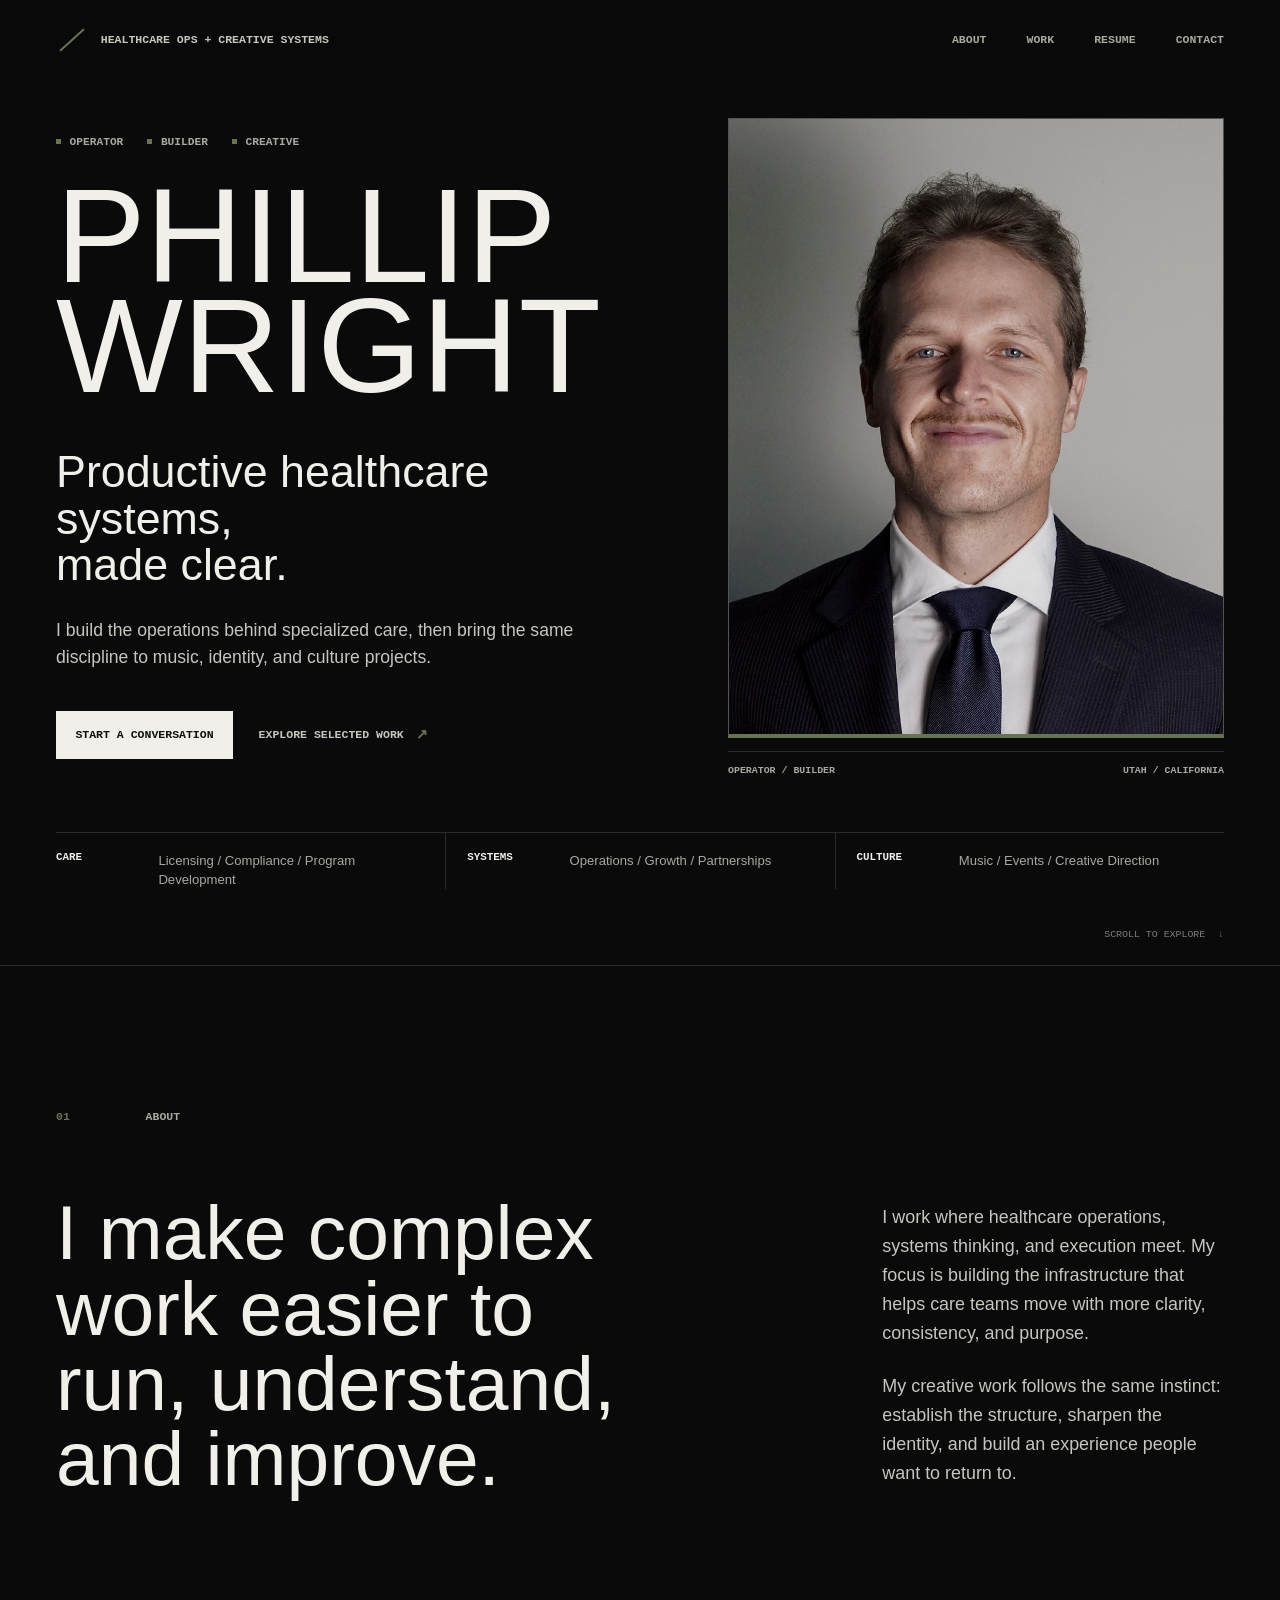
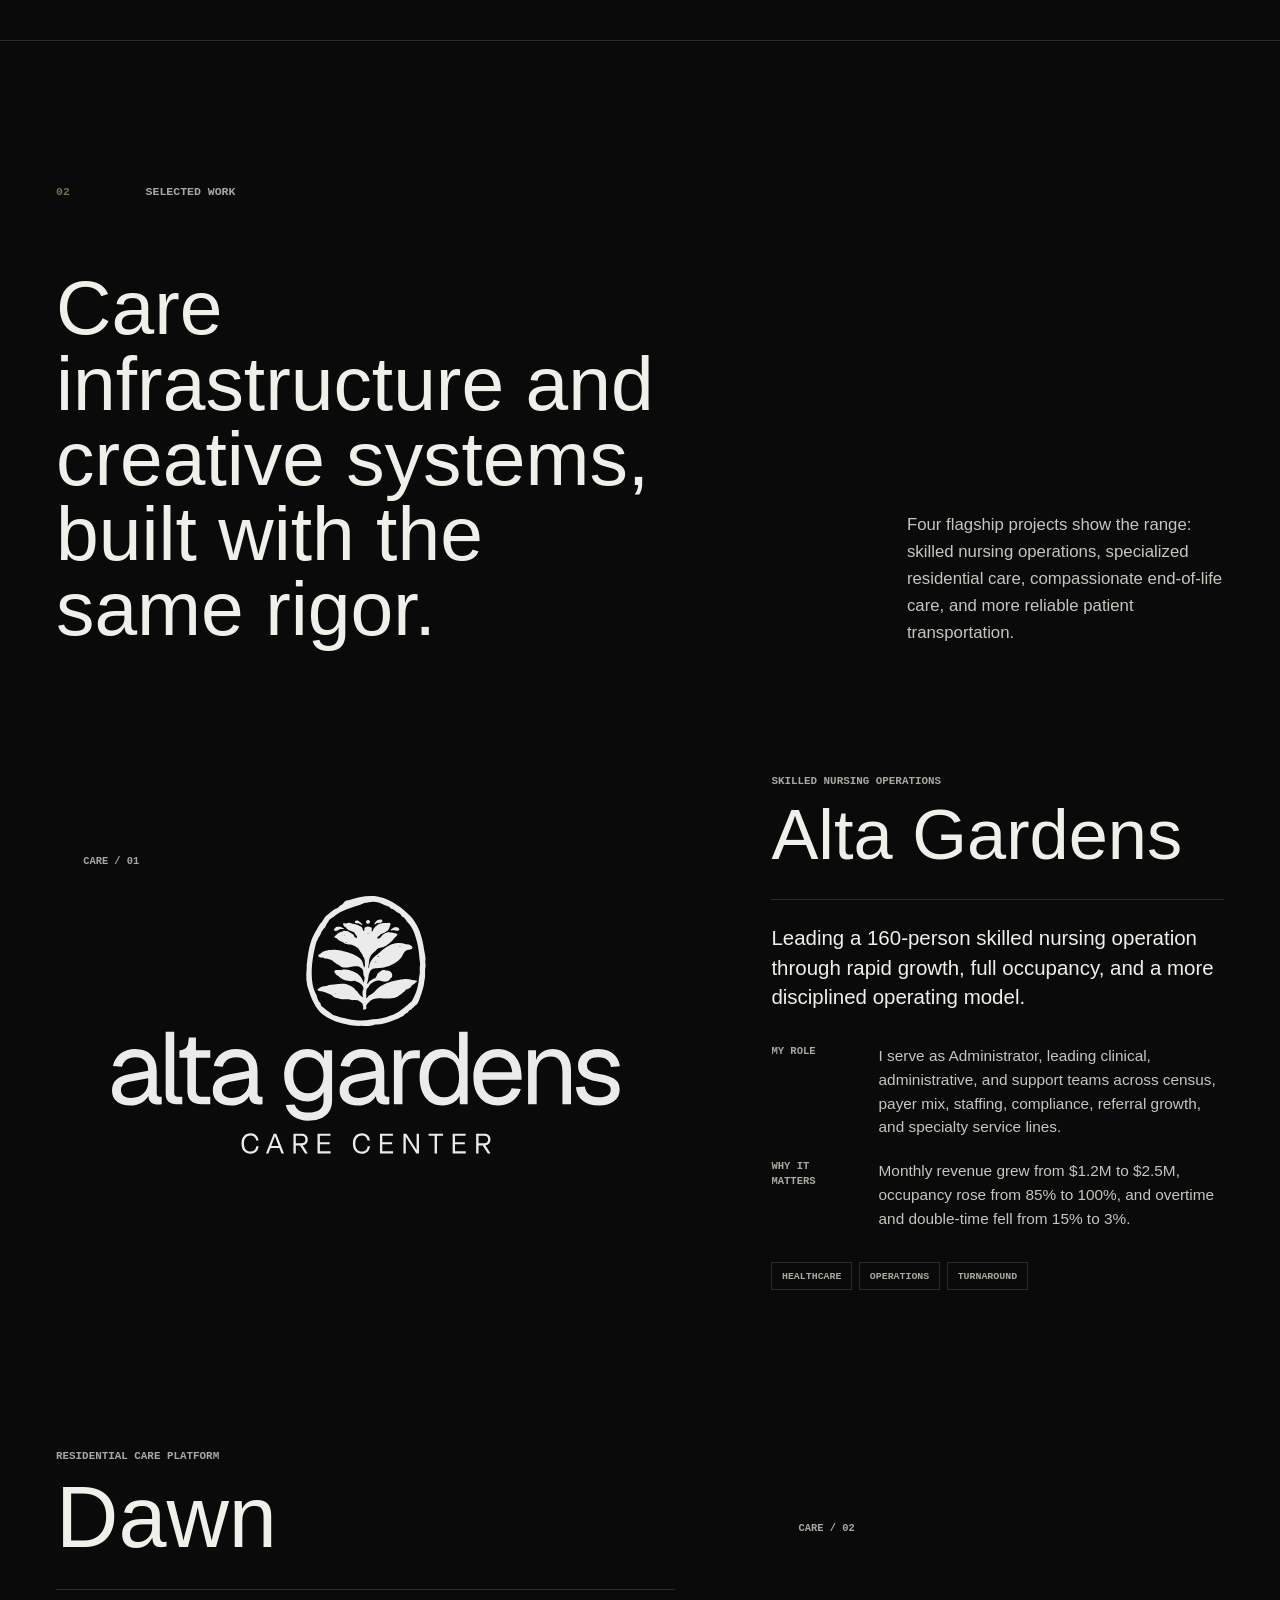
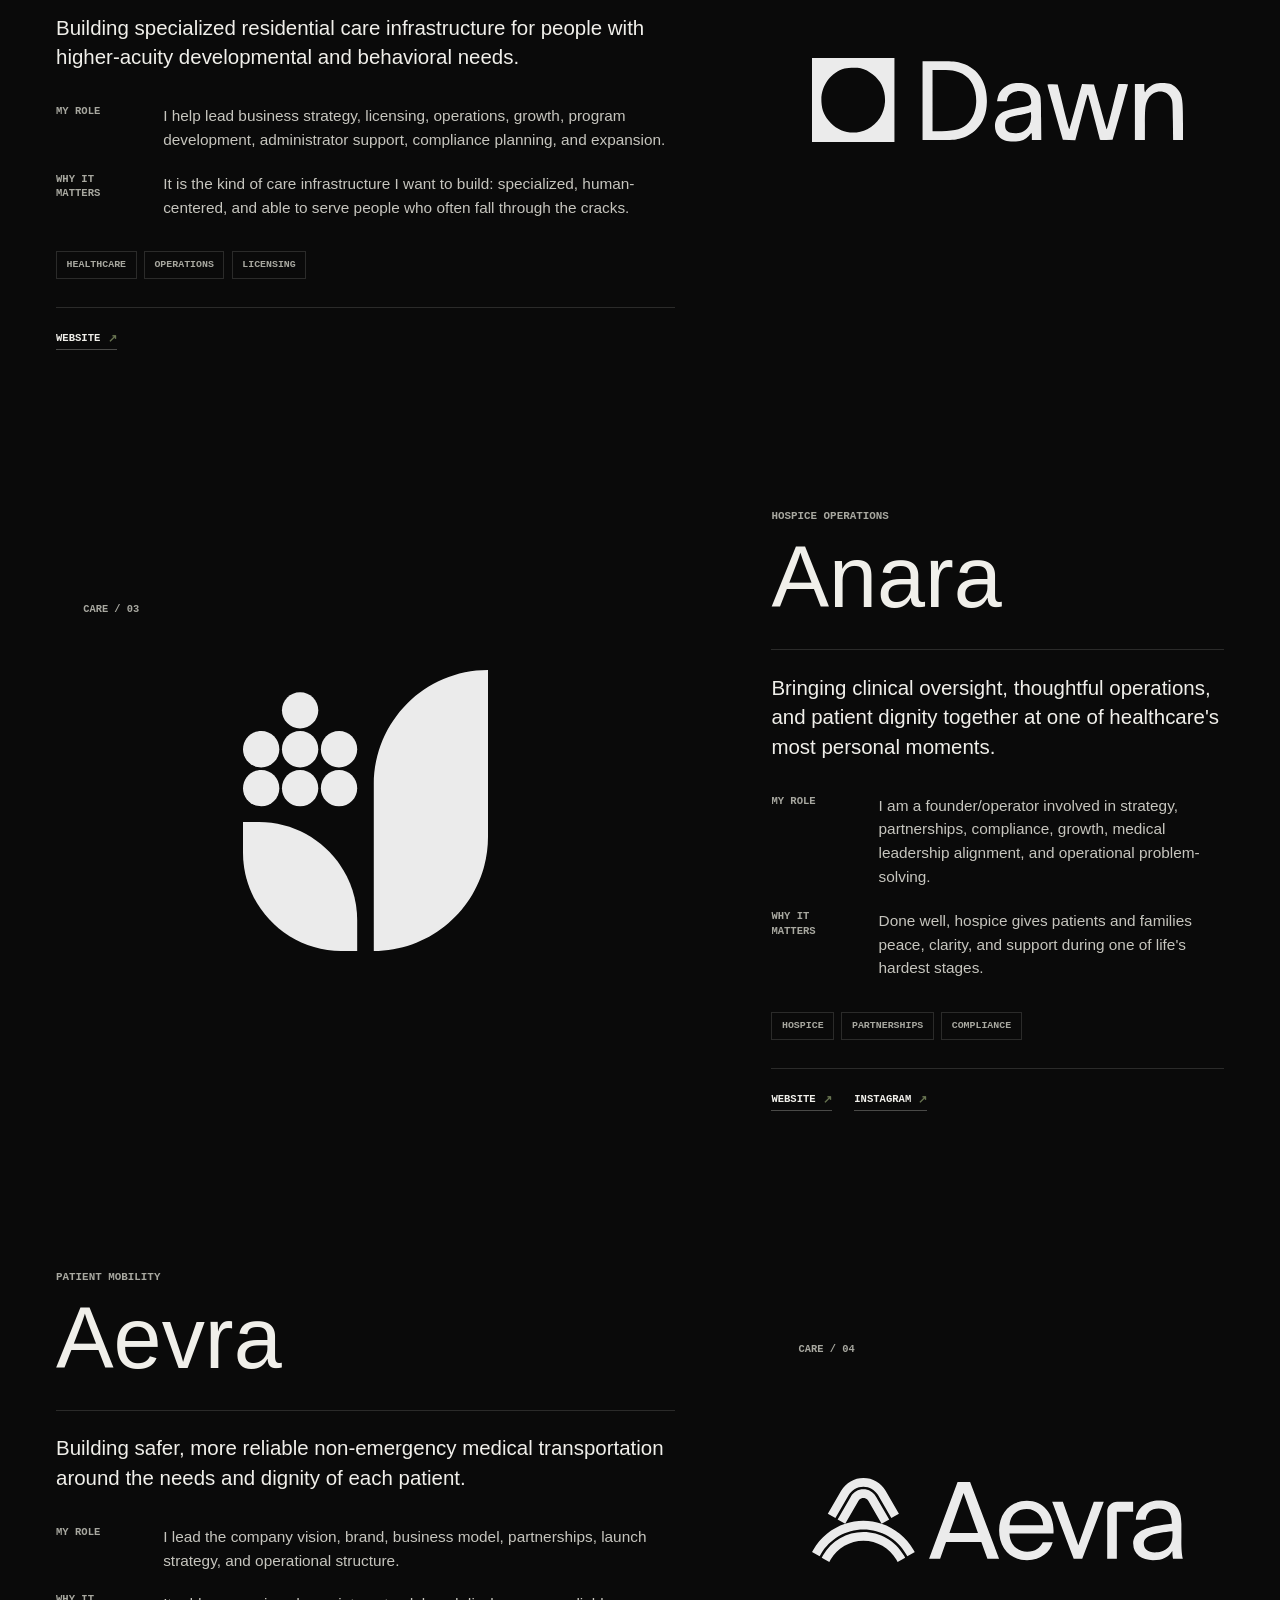
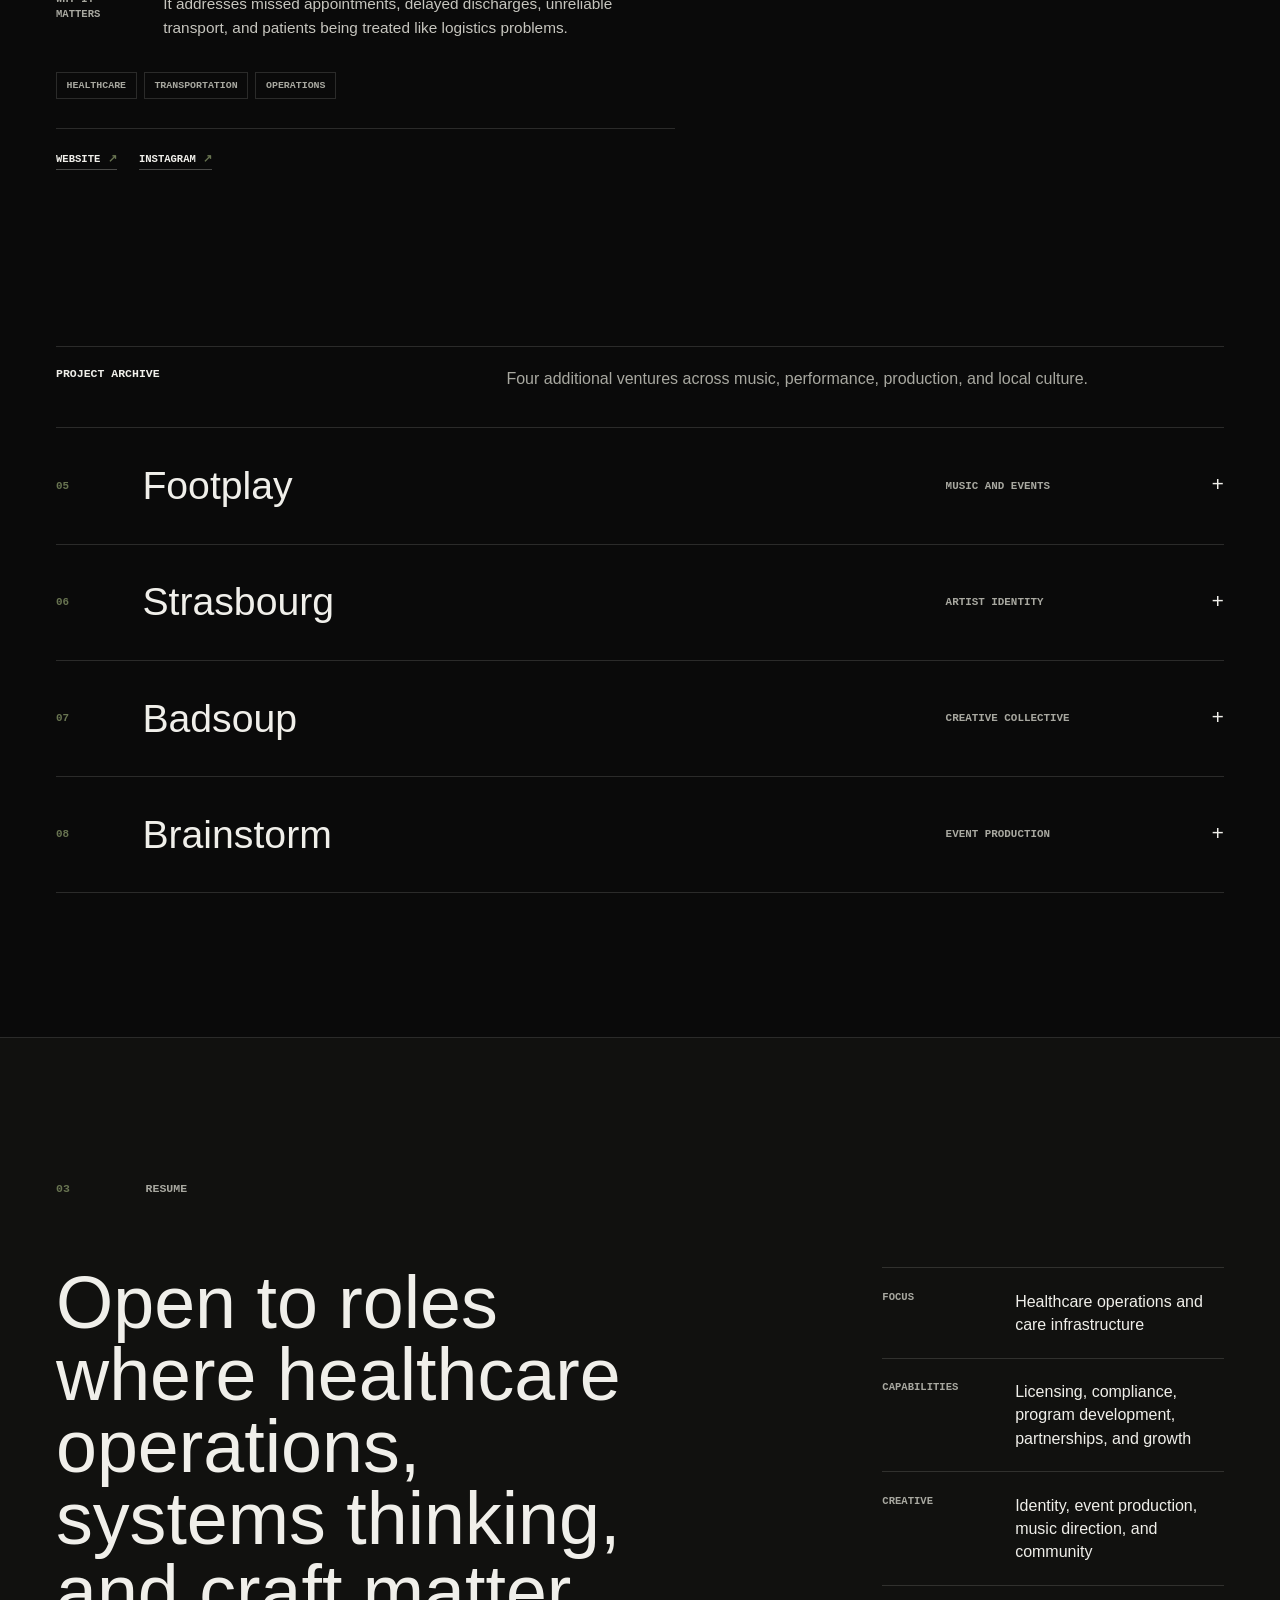
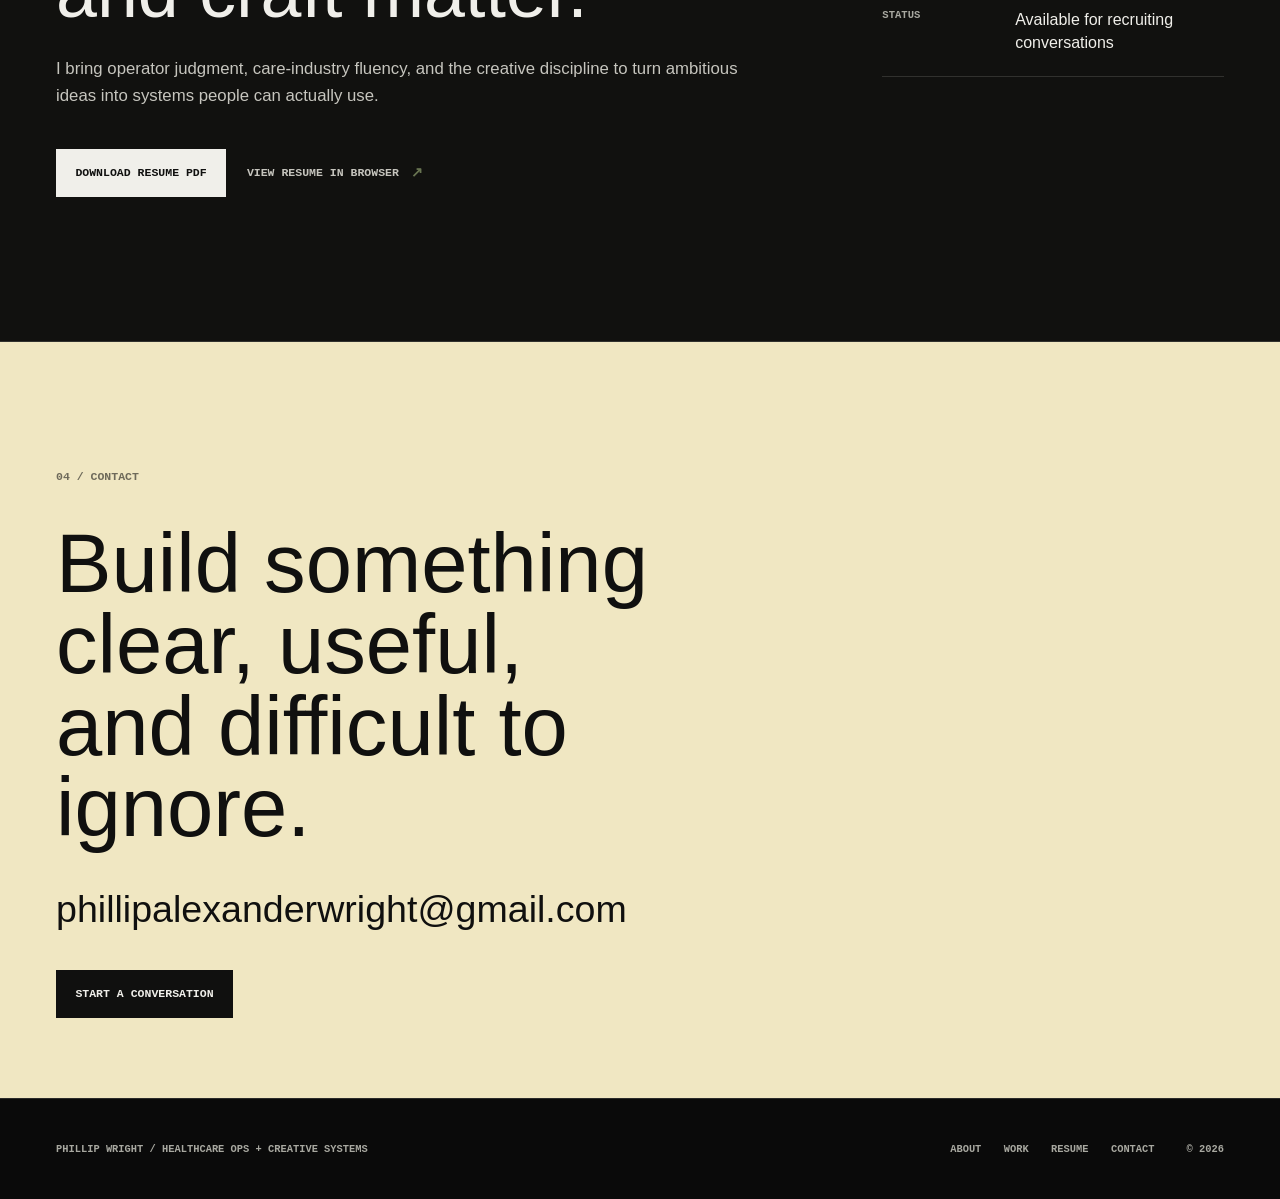
==== commit 43558bb7: "Feature Alta Gardens as lead project" ====
--- a/index.html
+++ b/index.html
@@ -19,7 +19,7 @@
     <meta name="twitter:card" content="summary_large_image">
     <meta name="twitter:image" content="assets/og-phillip-wright.jpg">
     <link rel="icon" href="assets/favicon.png" type="image/png">
-    <link rel="stylesheet" href="styles.css?v=20260729-1">
+    <link rel="stylesheet" href="styles.css?v=20260730-1">
   </head>
   <body>
     <header class="site-header" data-reveal>
@@ -154,16 +154,55 @@
             Care infrastructure and creative systems, built with the same rigor.
           </h2>
           <p data-reveal>
-            Three flagship projects show the range: specialized residential care,
-            compassionate end-of-life operations, and more reliable patient
-            transportation.
+            Four flagship projects show the range: skilled nursing operations,
+            specialized residential care, compassionate end-of-life care, and
+            more reliable patient transportation.
           </p>
         </div>
 
         <div class="featured-work" aria-label="Flagship projects">
-          <article class="case-file" data-tone="leather">
+          <article class="case-file" data-tone="olive">
+            <div class="case-media project-media-alta" data-reveal>
+              <span class="case-coordinate">Care / 01</span>
+              <img src="assets/alta-gardens-logo.svg" alt="Alta Gardens Care Center">
+            </div>
+            <div class="case-copy" data-reveal>
+              <div class="case-heading">
+                <span>Skilled Nursing Operations</span>
+                <h3 class="case-title-long">Alta Gardens</h3>
+              </div>
+              <p class="case-signal">
+                Leading a 160-person skilled nursing operation through rapid growth,
+                full occupancy, and a more disciplined operating model.
+              </p>
+              <dl class="case-details">
+                <div>
+                  <dt>My role</dt>
+                  <dd>
+                    I serve as Administrator, leading clinical, administrative, and
+                    support teams across census, payer mix, staffing, compliance,
+                    referral growth, and specialty service lines.
+                  </dd>
+                </div>
+                <div>
+                  <dt>Why it matters</dt>
+                  <dd>
+                    Monthly revenue grew from $1.2M to $2.5M, occupancy rose from
+                    85% to 100%, and overtime and double-time fell from 15% to 3%.
+                  </dd>
+                </div>
+              </dl>
+              <ul class="case-tags" aria-label="Alta Gardens capabilities">
+                <li>Healthcare</li>
+                <li>Operations</li>
+                <li>Turnaround</li>
+              </ul>
+            </div>
+          </article>
+
+          <article class="case-file case-file-reverse" data-tone="leather">
             <div class="case-media project-media-wordmark" data-reveal>
-              <span class="case-coordinate">Care / 01</span>
+              <span class="case-coordinate">Care / 02</span>
               <img src="assets/dawn-logo.svg" alt="Dawn">
             </div>
             <div class="case-copy" data-reveal>
@@ -207,9 +246,9 @@
             </div>
           </article>
 
-          <article class="case-file case-file-reverse" data-tone="olive">
+          <article class="case-file" data-tone="olive">
             <div class="case-media project-media-logo" data-reveal>
-              <span class="case-coordinate">Care / 02</span>
+              <span class="case-coordinate">Care / 03</span>
               <img src="assets/anara-logo.svg" alt="Anara">
             </div>
             <div class="case-copy" data-reveal>
@@ -252,9 +291,9 @@
             </div>
           </article>
 
-          <article class="case-file" data-tone="wine">
+          <article class="case-file case-file-reverse" data-tone="wine">
             <div class="case-media project-media-wordmark" data-reveal>
-              <span class="case-coordinate">Care / 03</span>
+              <span class="case-coordinate">Care / 04</span>
               <img src="assets/aevra-logo.svg" alt="Aevra">
             </div>
             <div class="case-copy" data-reveal>
@@ -306,7 +345,7 @@
           <div class="archive-list">
             <details class="archive-item" data-tone="charleston" data-reveal>
               <summary>
-                <span class="archive-number">04</span>
+                <span class="archive-number">05</span>
                 <span class="archive-title">Footplay</span>
                 <span class="archive-category">Music and Events</span>
                 <span class="archive-toggle" aria-hidden="true">+</span>
@@ -342,7 +381,7 @@
 
             <details class="archive-item" data-tone="olive" data-reveal>
               <summary>
-                <span class="archive-number">05</span>
+                <span class="archive-number">06</span>
                 <span class="archive-title">Strasbourg</span>
                 <span class="archive-category">Artist Identity</span>
                 <span class="archive-toggle" aria-hidden="true">+</span>
@@ -378,7 +417,7 @@
 
             <details class="archive-item" data-tone="leather" data-reveal>
               <summary>
-                <span class="archive-number">06</span>
+                <span class="archive-number">07</span>
                 <span class="archive-title">Badsoup</span>
                 <span class="archive-category">Creative Collective</span>
                 <span class="archive-toggle" aria-hidden="true">+</span>
@@ -414,7 +453,7 @@
 
             <details class="archive-item" data-tone="wine" data-reveal>
               <summary>
-                <span class="archive-number">07</span>
+                <span class="archive-number">08</span>
                 <span class="archive-title">Brainstorm</span>
                 <span class="archive-category">Event Production</span>
                 <span class="archive-toggle" aria-hidden="true">+</span>
--- a/styles.css
+++ b/styles.css
@@ -659,6 +659,12 @@
   width: min(82%, 36rem);
 }
 
+.case-media.project-media-alta img {
+  width: min(82%, 36rem);
+  max-height: 68%;
+  filter: none;
+}
+
 .case-copy {
   min-width: 0;
 }
@@ -678,6 +684,11 @@
   font-size: 5.4rem;
   font-weight: 300;
   line-height: 0.92;
+}
+
+.case-heading h3.case-title-long {
+  font-size: 4.4rem;
+  white-space: nowrap;
 }
 
 .case-signal {
@@ -1205,6 +1216,10 @@
     font-size: 4.2rem;
   }
 
+  .case-heading h3.case-title-long {
+    font-size: 3.6rem;
+  }
+
   .archive-project-copy {
     grid-template-columns: 1fr;
     gap: 2rem;
@@ -1415,6 +1430,10 @@
     font-size: 3.4rem;
   }
 
+  .case-heading h3.case-title-long {
+    font-size: 3.1rem;
+  }
+
   .case-details div,
   .archive-body dl div,
   .resume-stack > div {
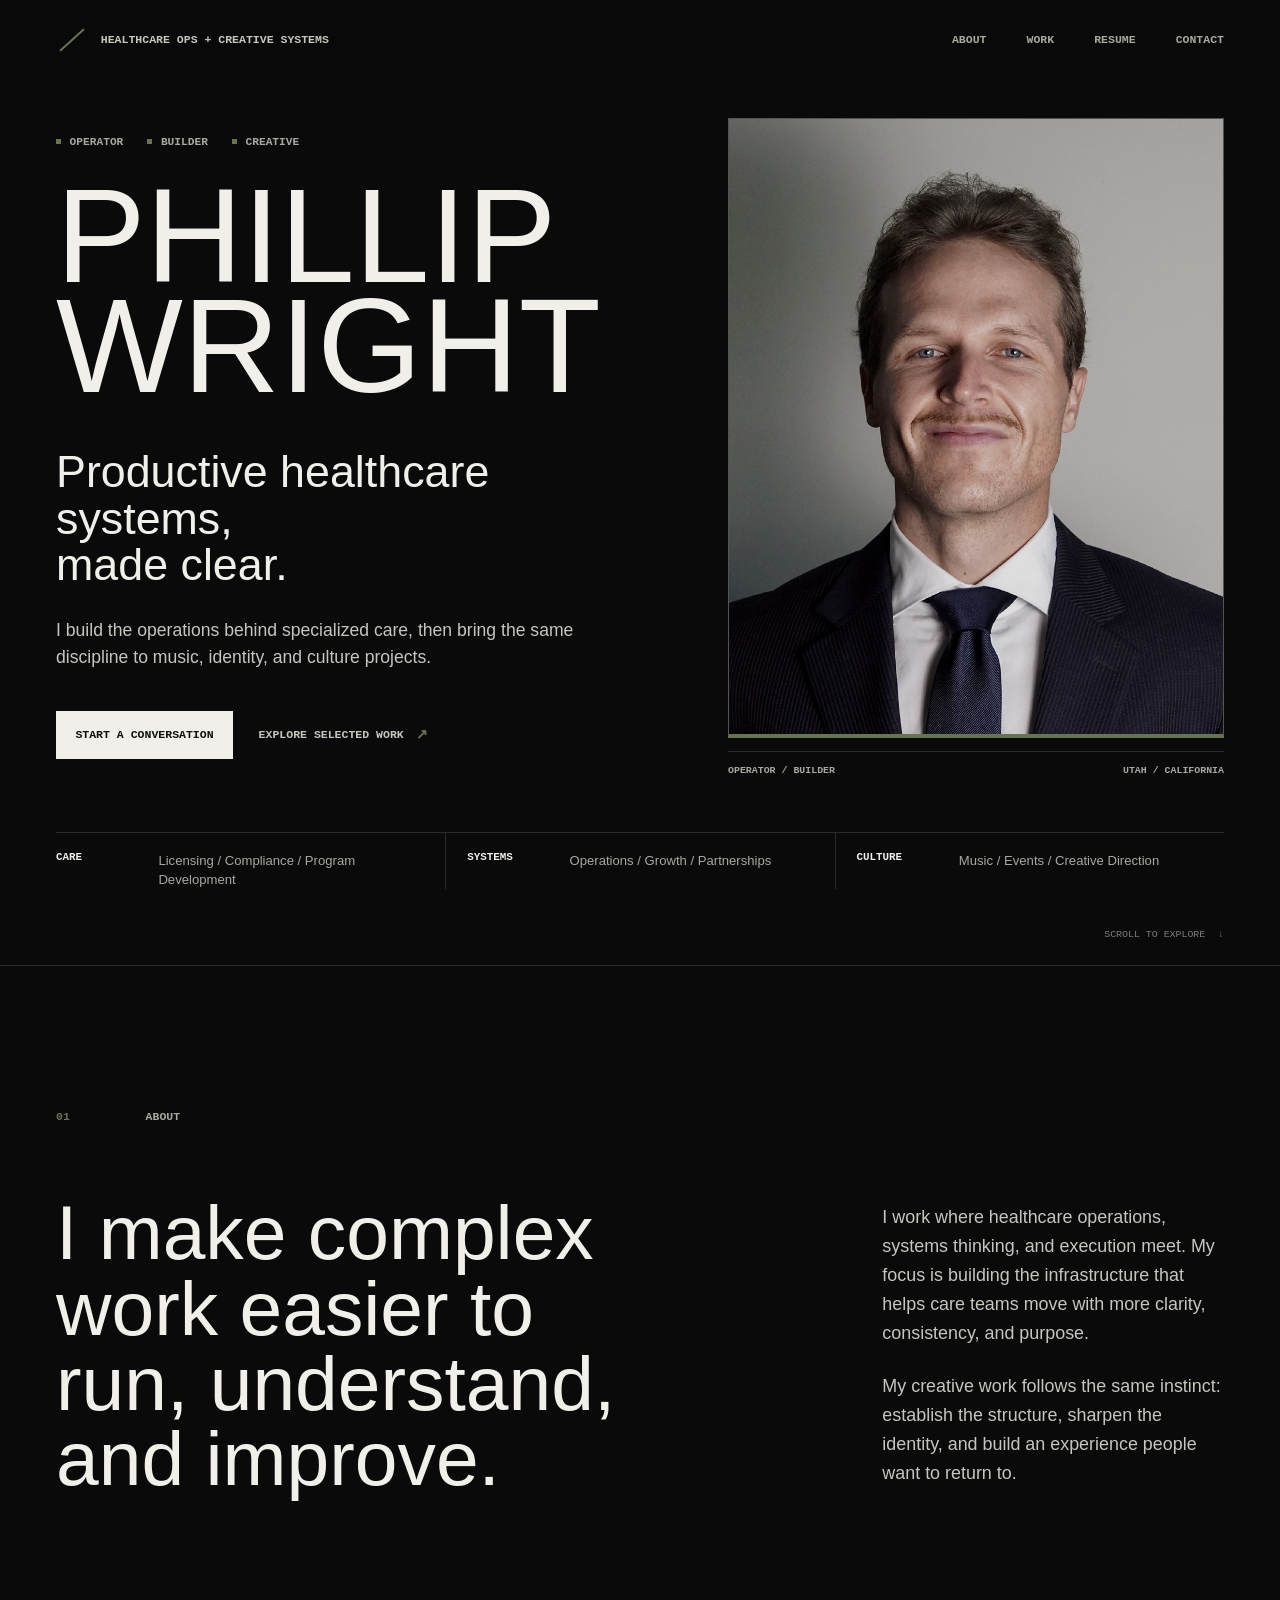
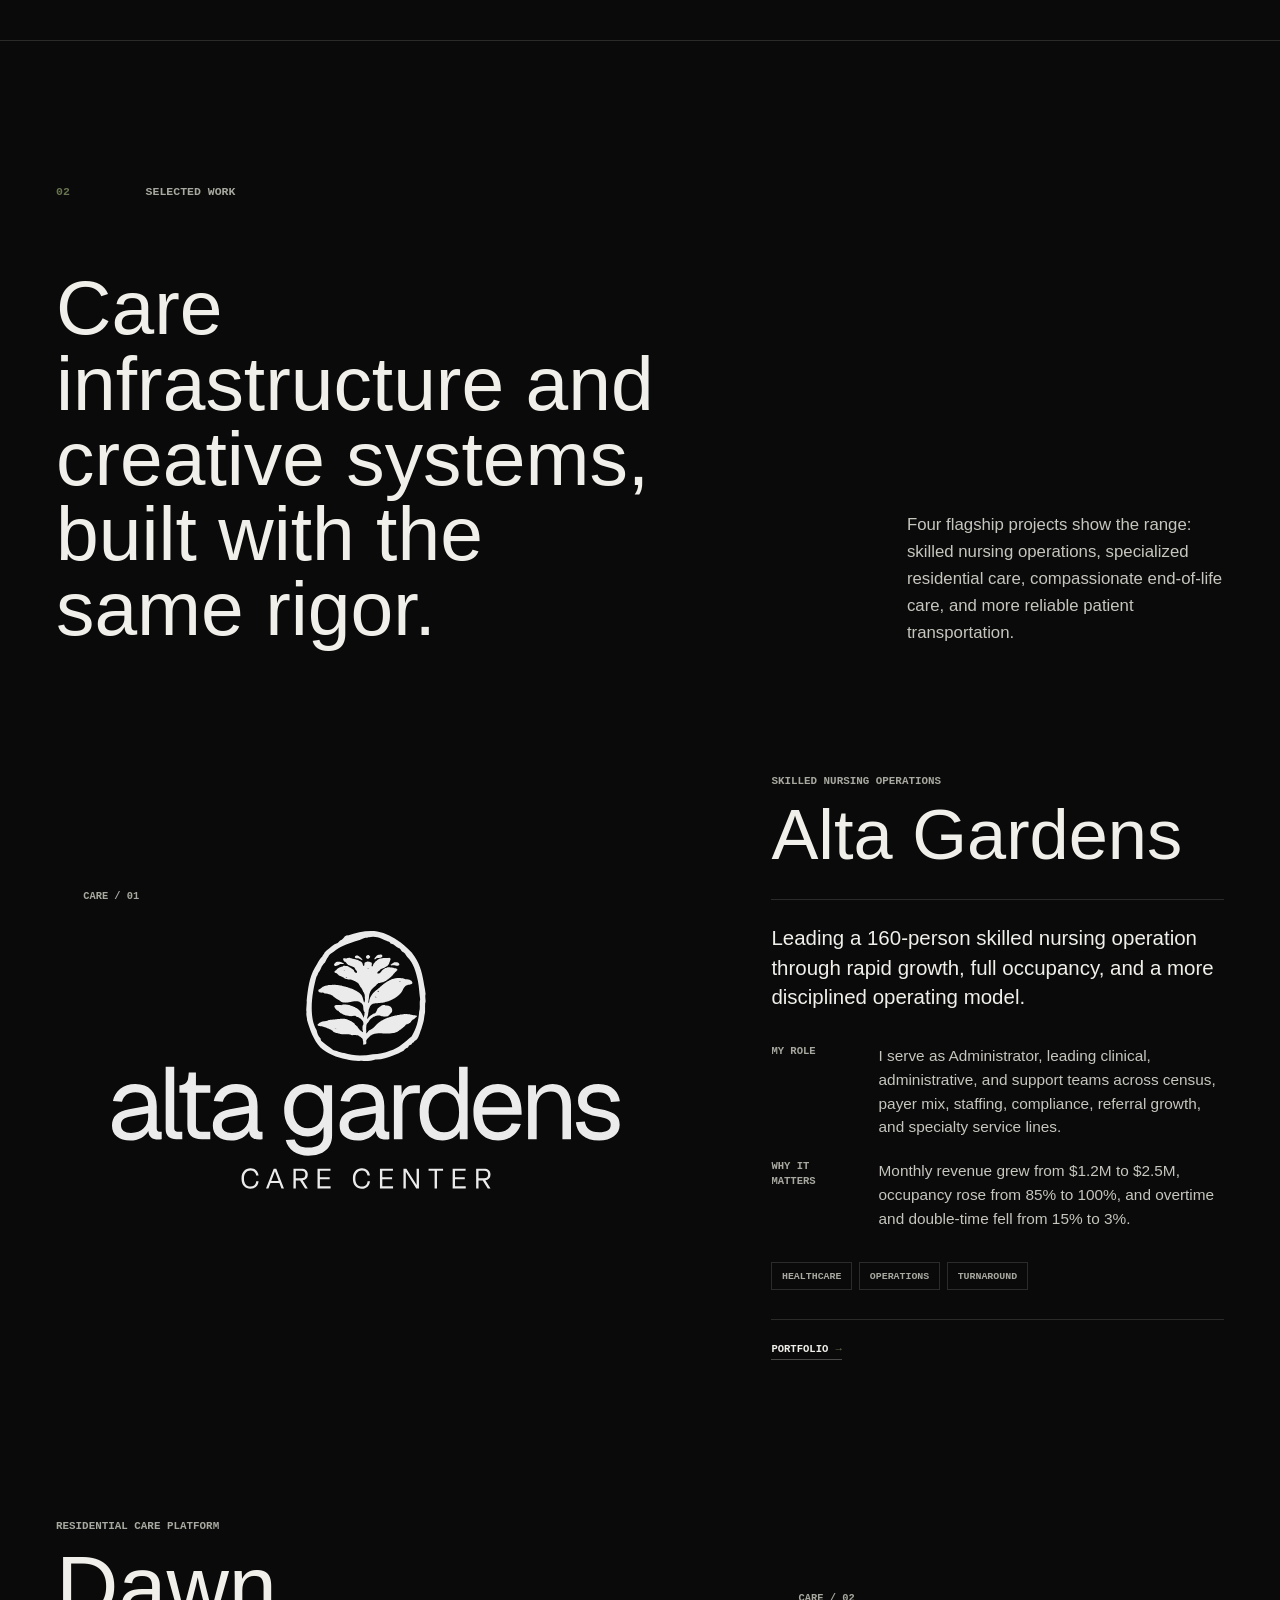
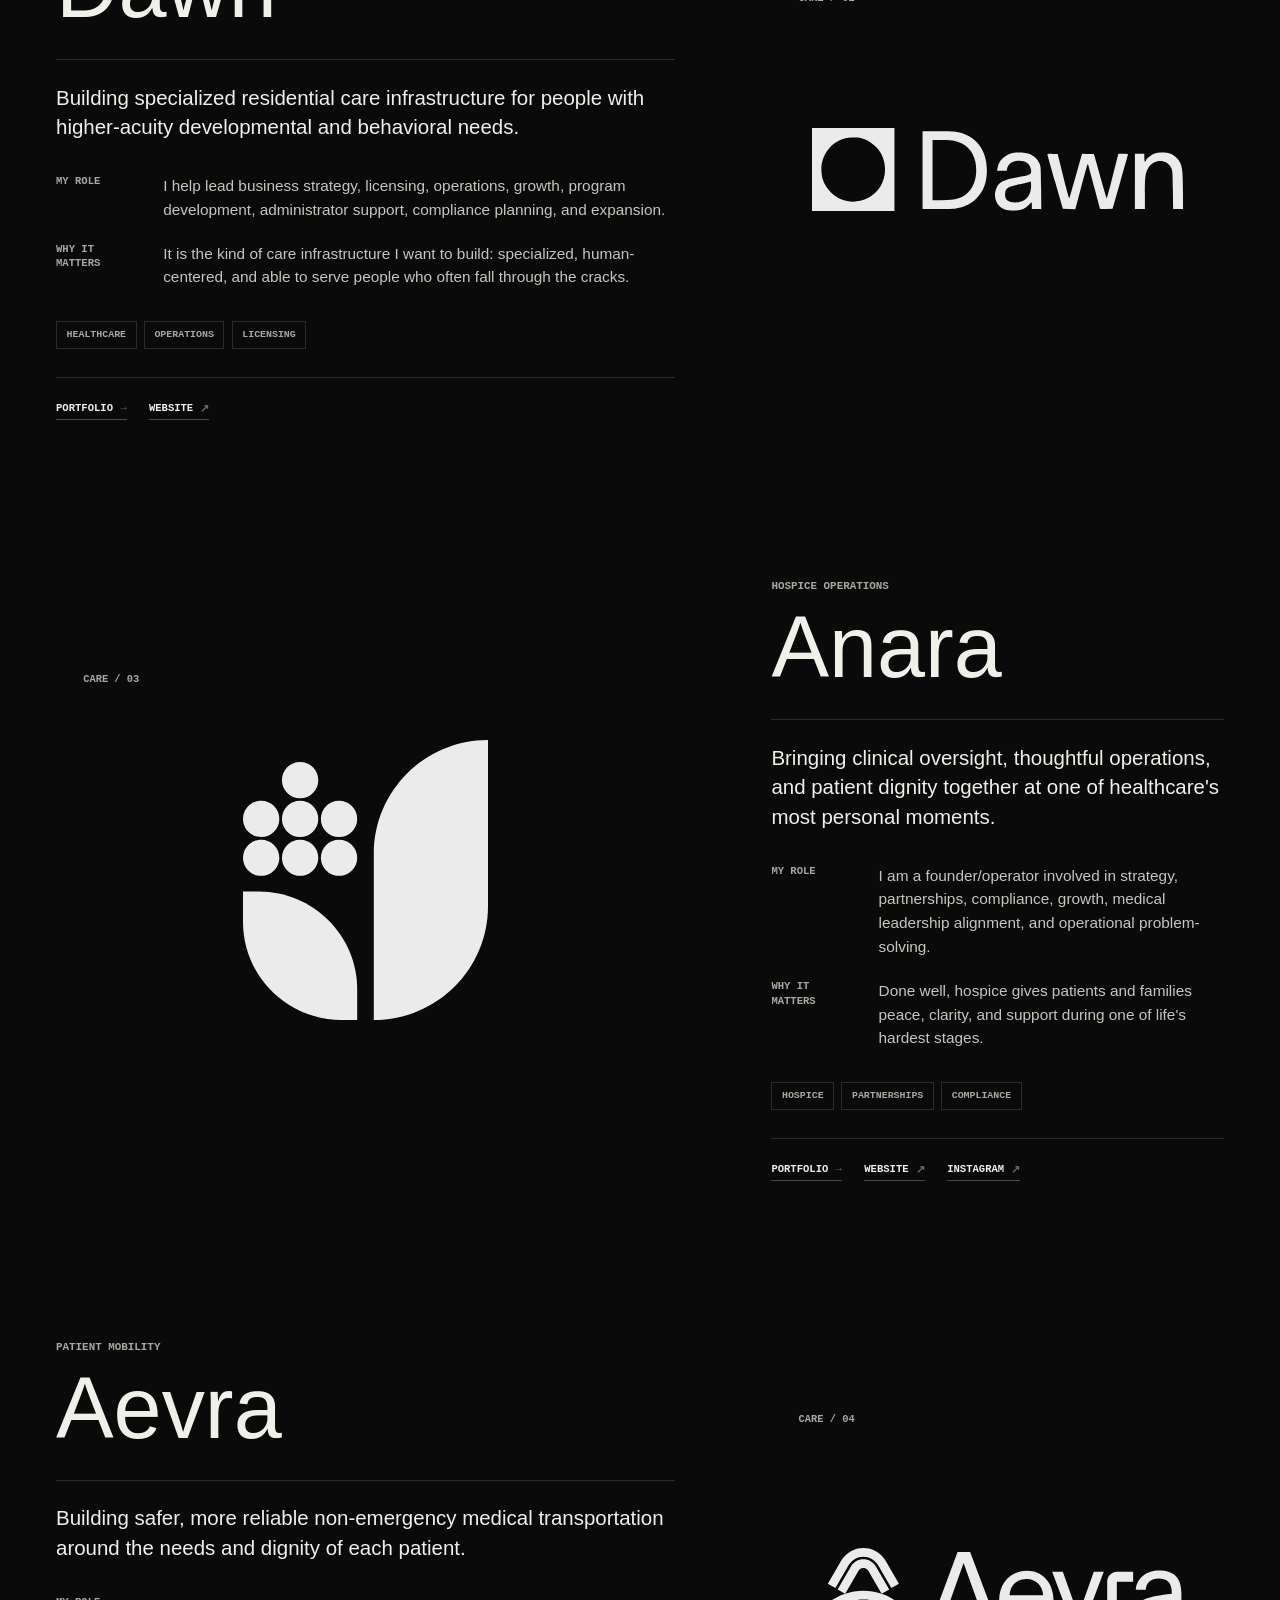
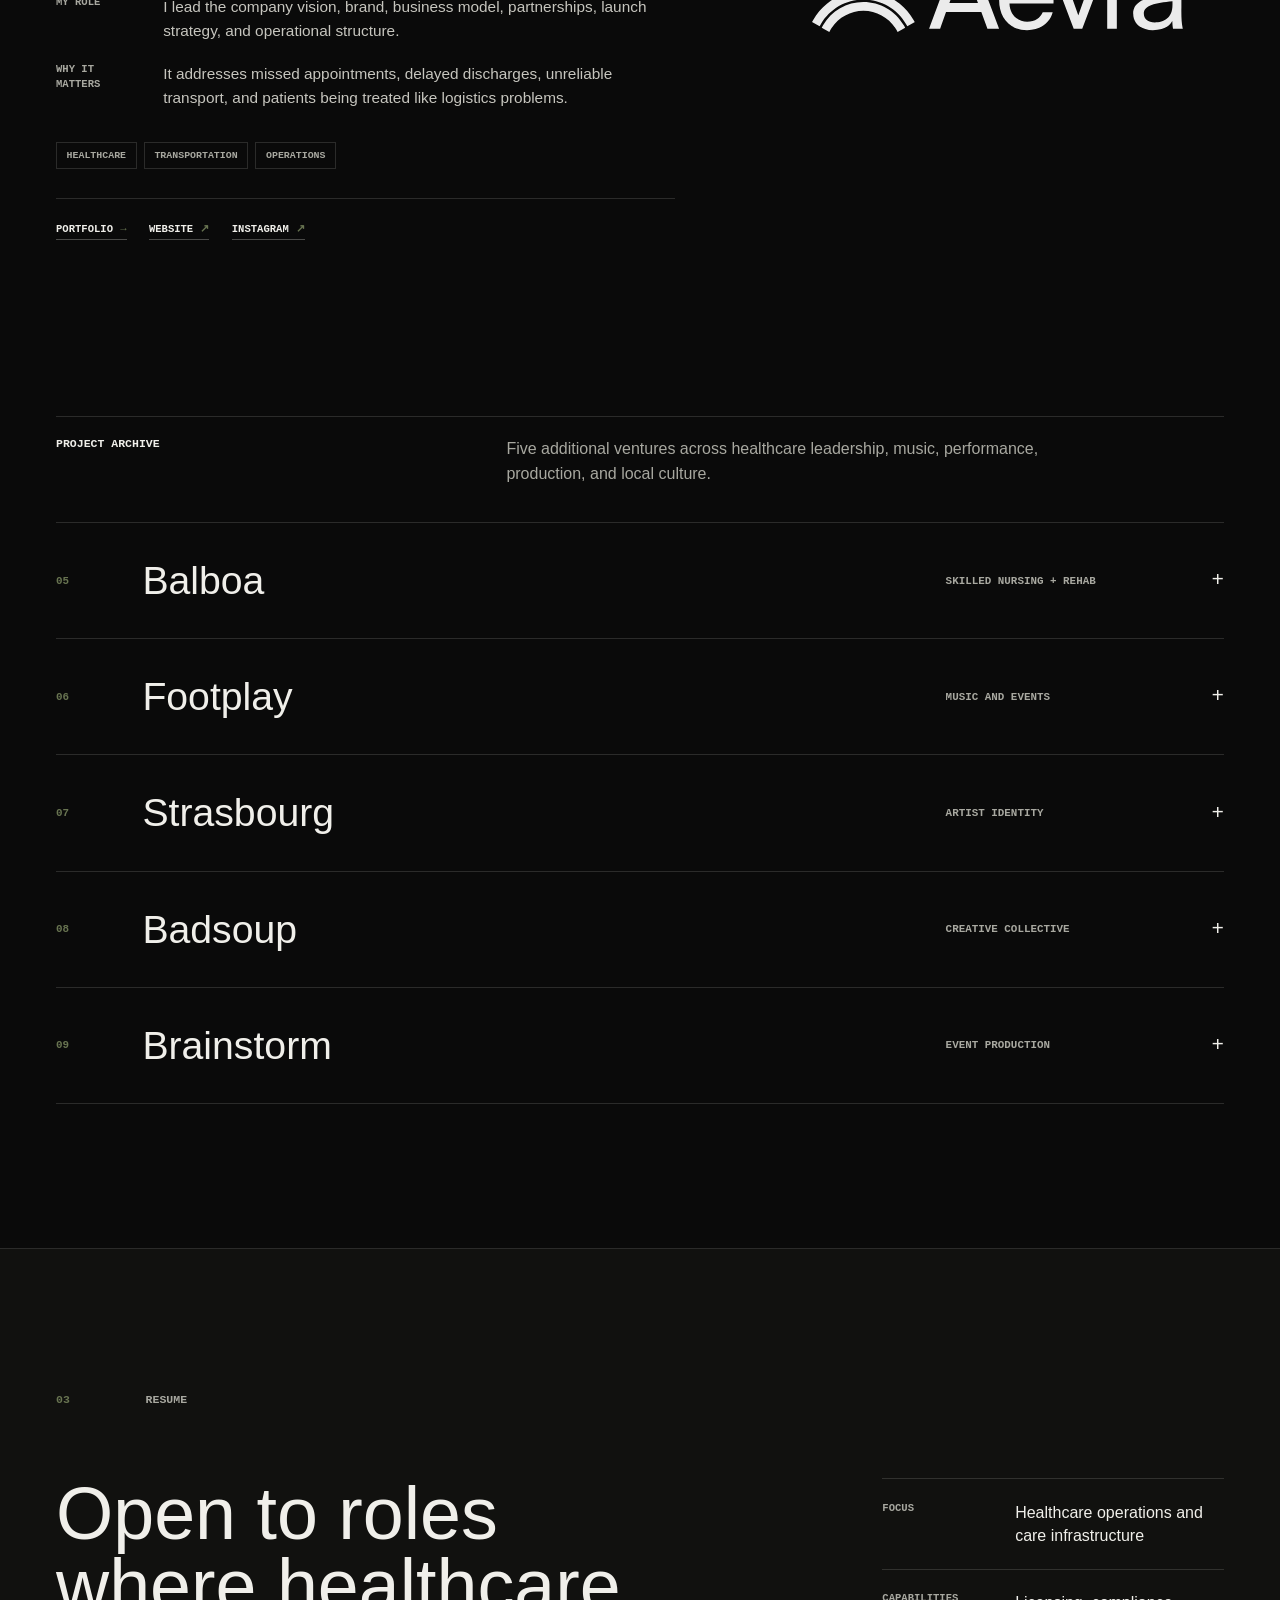
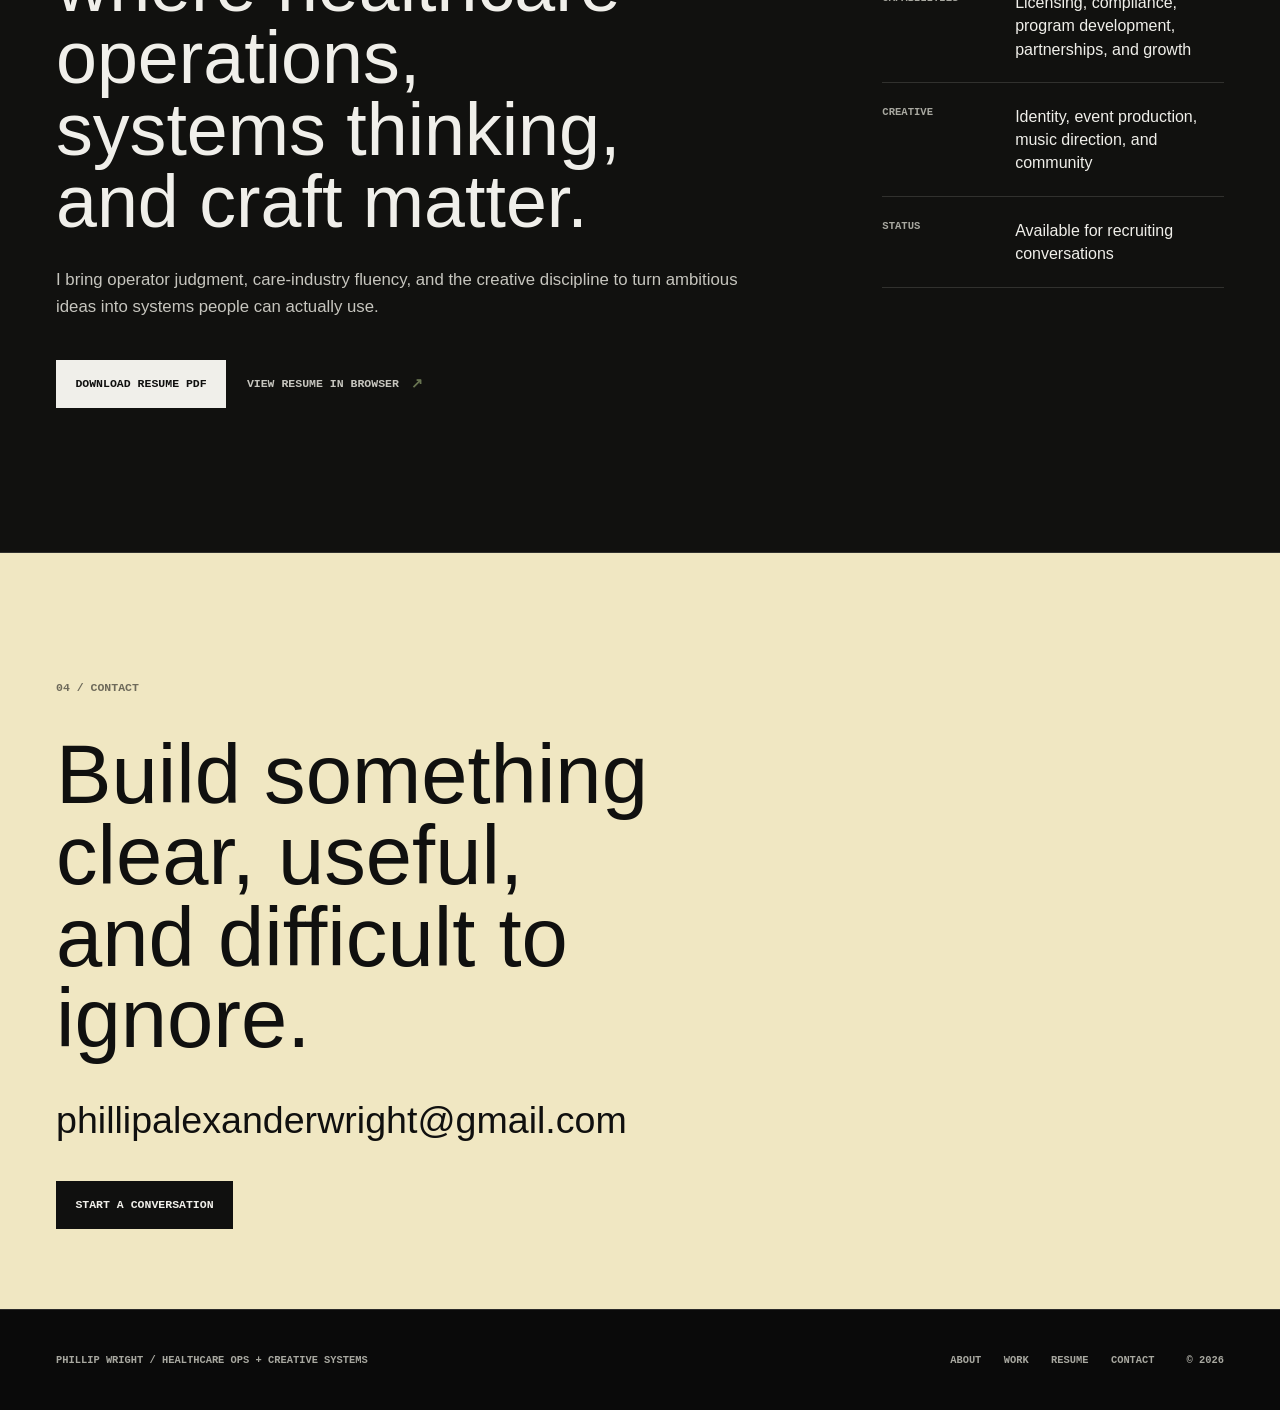
==== commit c1cfbaba: "Add project portfolio case studies" ====
--- a/index.html
+++ b/index.html
@@ -19,7 +19,7 @@
     <meta name="twitter:card" content="summary_large_image">
     <meta name="twitter:image" content="assets/og-phillip-wright.jpg">
     <link rel="icon" href="assets/favicon.png" type="image/png">
-    <link rel="stylesheet" href="styles.css?v=20260730-1">
+    <link rel="stylesheet" href="styles.css?v=20260730-2">
   </head>
   <body>
     <header class="site-header" data-reveal>
@@ -197,6 +197,12 @@
                 <li>Operations</li>
                 <li>Turnaround</li>
               </ul>
+              <nav
+                class="project-links"
+                aria-label="Alta Gardens links"
+                data-project-links="alta"
+                hidden
+              ></nav>
             </div>
           </article>
 
@@ -339,13 +345,53 @@
         <div class="project-archive">
           <div class="archive-heading" data-reveal>
             <span>Project Archive</span>
-            <p>Four additional ventures across music, performance, production, and local culture.</p>
+            <p>Five additional ventures across healthcare leadership, music, performance, production, and local culture.</p>
           </div>
 
           <div class="archive-list">
+            <details class="archive-item" data-tone="olive" data-reveal>
+              <summary>
+                <span class="archive-number">05</span>
+                <span class="archive-title">Balboa</span>
+                <span class="archive-category">Skilled Nursing + Rehab</span>
+                <span class="archive-toggle" aria-hidden="true">+</span>
+              </summary>
+              <div class="archive-body archive-body-media">
+                <div class="archive-logo-panel archive-wordmark-panel">
+                  <span class="archive-wordmark">
+                    Balboa
+                    <small>Nursing + Rehabilitation</small>
+                  </span>
+                </div>
+                <div class="archive-project-copy">
+                  <p>
+                    A 370-person, high-acuity skilled nursing operation led through
+                    census growth, workforce stabilization, regulatory performance,
+                    and financial improvement.
+                  </p>
+                  <dl>
+                    <div>
+                      <dt>My role</dt>
+                      <dd>Administrator across clinical, administrative, and support teams, aligning staffing, referrals, quality, compliance, and operating performance.</dd>
+                    </div>
+                    <div>
+                      <dt>Why it matters</dt>
+                      <dd>Monthly revenue grew from $2M to $3.5M, occupancy rose from 85% to 100%, overtime fell from 15% to 6%, and the facility maintained five stars overall.</dd>
+                    </div>
+                  </dl>
+                  <nav
+                    class="project-links"
+                    aria-label="Balboa links"
+                    data-project-links="balboa"
+                    hidden
+                  ></nav>
+                </div>
+              </div>
+            </details>
+
             <details class="archive-item" data-tone="charleston" data-reveal>
               <summary>
-                <span class="archive-number">05</span>
+                <span class="archive-number">06</span>
                 <span class="archive-title">Footplay</span>
                 <span class="archive-category">Music and Events</span>
                 <span class="archive-toggle" aria-hidden="true">+</span>
@@ -381,7 +427,7 @@
 
             <details class="archive-item" data-tone="olive" data-reveal>
               <summary>
-                <span class="archive-number">06</span>
+                <span class="archive-number">07</span>
                 <span class="archive-title">Strasbourg</span>
                 <span class="archive-category">Artist Identity</span>
                 <span class="archive-toggle" aria-hidden="true">+</span>
@@ -417,7 +463,7 @@
 
             <details class="archive-item" data-tone="leather" data-reveal>
               <summary>
-                <span class="archive-number">07</span>
+                <span class="archive-number">08</span>
                 <span class="archive-title">Badsoup</span>
                 <span class="archive-category">Creative Collective</span>
                 <span class="archive-toggle" aria-hidden="true">+</span>
@@ -453,7 +499,7 @@
 
             <details class="archive-item" data-tone="wine" data-reveal>
               <summary>
-                <span class="archive-number">08</span>
+                <span class="archive-number">09</span>
                 <span class="archive-title">Brainstorm</span>
                 <span class="archive-category">Event Production</span>
                 <span class="archive-toggle" aria-hidden="true">+</span>
@@ -592,6 +638,7 @@
       <span>&copy; <span data-year>2026</span></span>
     </footer>
 
-    <script src="script.js?v=20260729-1"></script>
+    <script src="project-data.js?v=20260730-1"></script>
+    <script src="script.js?v=20260730-2"></script>
   </body>
 </html>
--- a/styles.css
+++ b/styles.css
@@ -784,6 +784,10 @@
   transition: transform 220ms cubic-bezier(0.22, 1, 0.36, 1);
 }
 
+.project-link[data-link-type="portfolio"]::after {
+  content: "→";
+}
+
 .project-link:hover,
 .project-link:focus-visible {
   border-color: var(--starlight);
@@ -943,6 +947,29 @@
   object-fit: contain;
   filter: brightness(0) invert(1);
   opacity: 0.92;
+}
+
+.archive-wordmark-panel {
+  justify-items: start;
+}
+
+.archive-wordmark {
+  display: grid;
+  gap: 0.4rem;
+  color: var(--chalk);
+  font-size: 2rem;
+  font-weight: 300;
+  line-height: 0.95;
+}
+
+.archive-wordmark small {
+  max-width: 10rem;
+  color: var(--mist);
+  font-family: var(--font-mono);
+  font-size: 0.62rem;
+  font-weight: 600;
+  line-height: 1.35;
+  text-transform: uppercase;
 }
 
 .archive-project-copy {
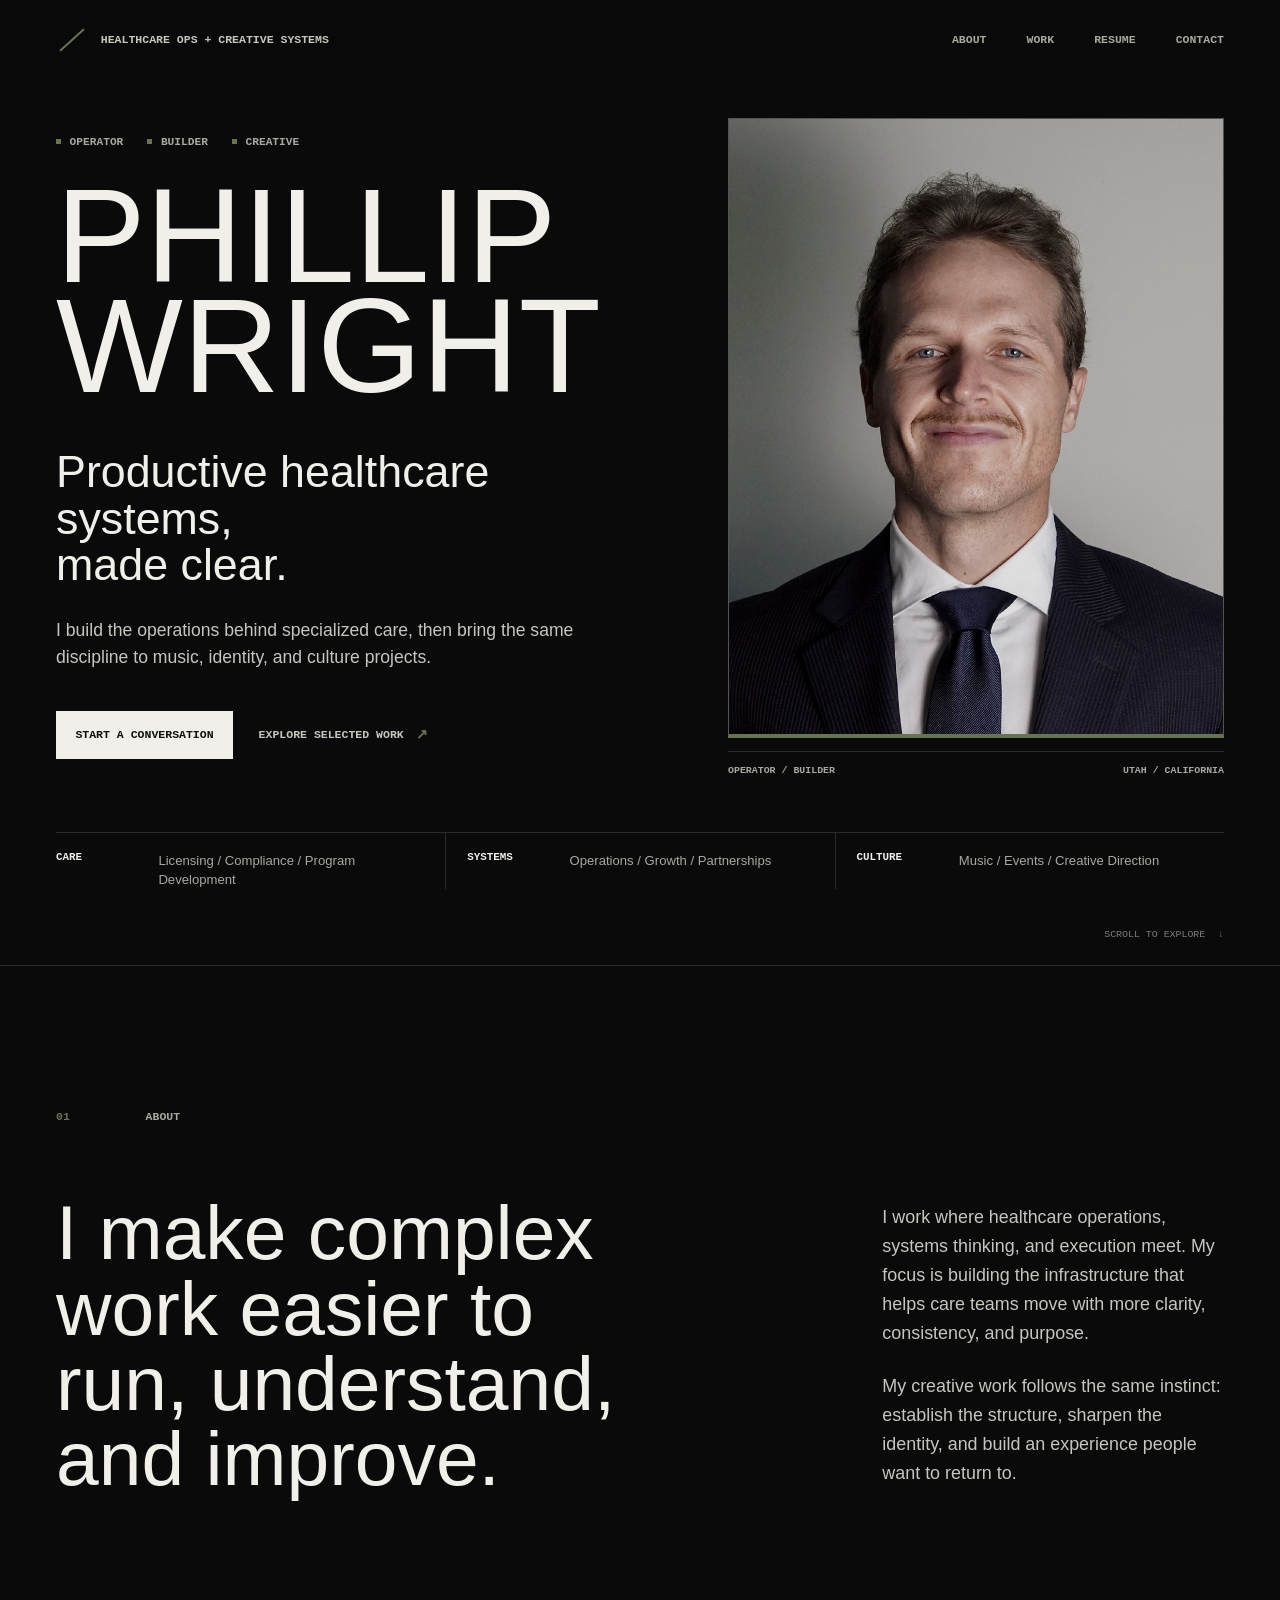
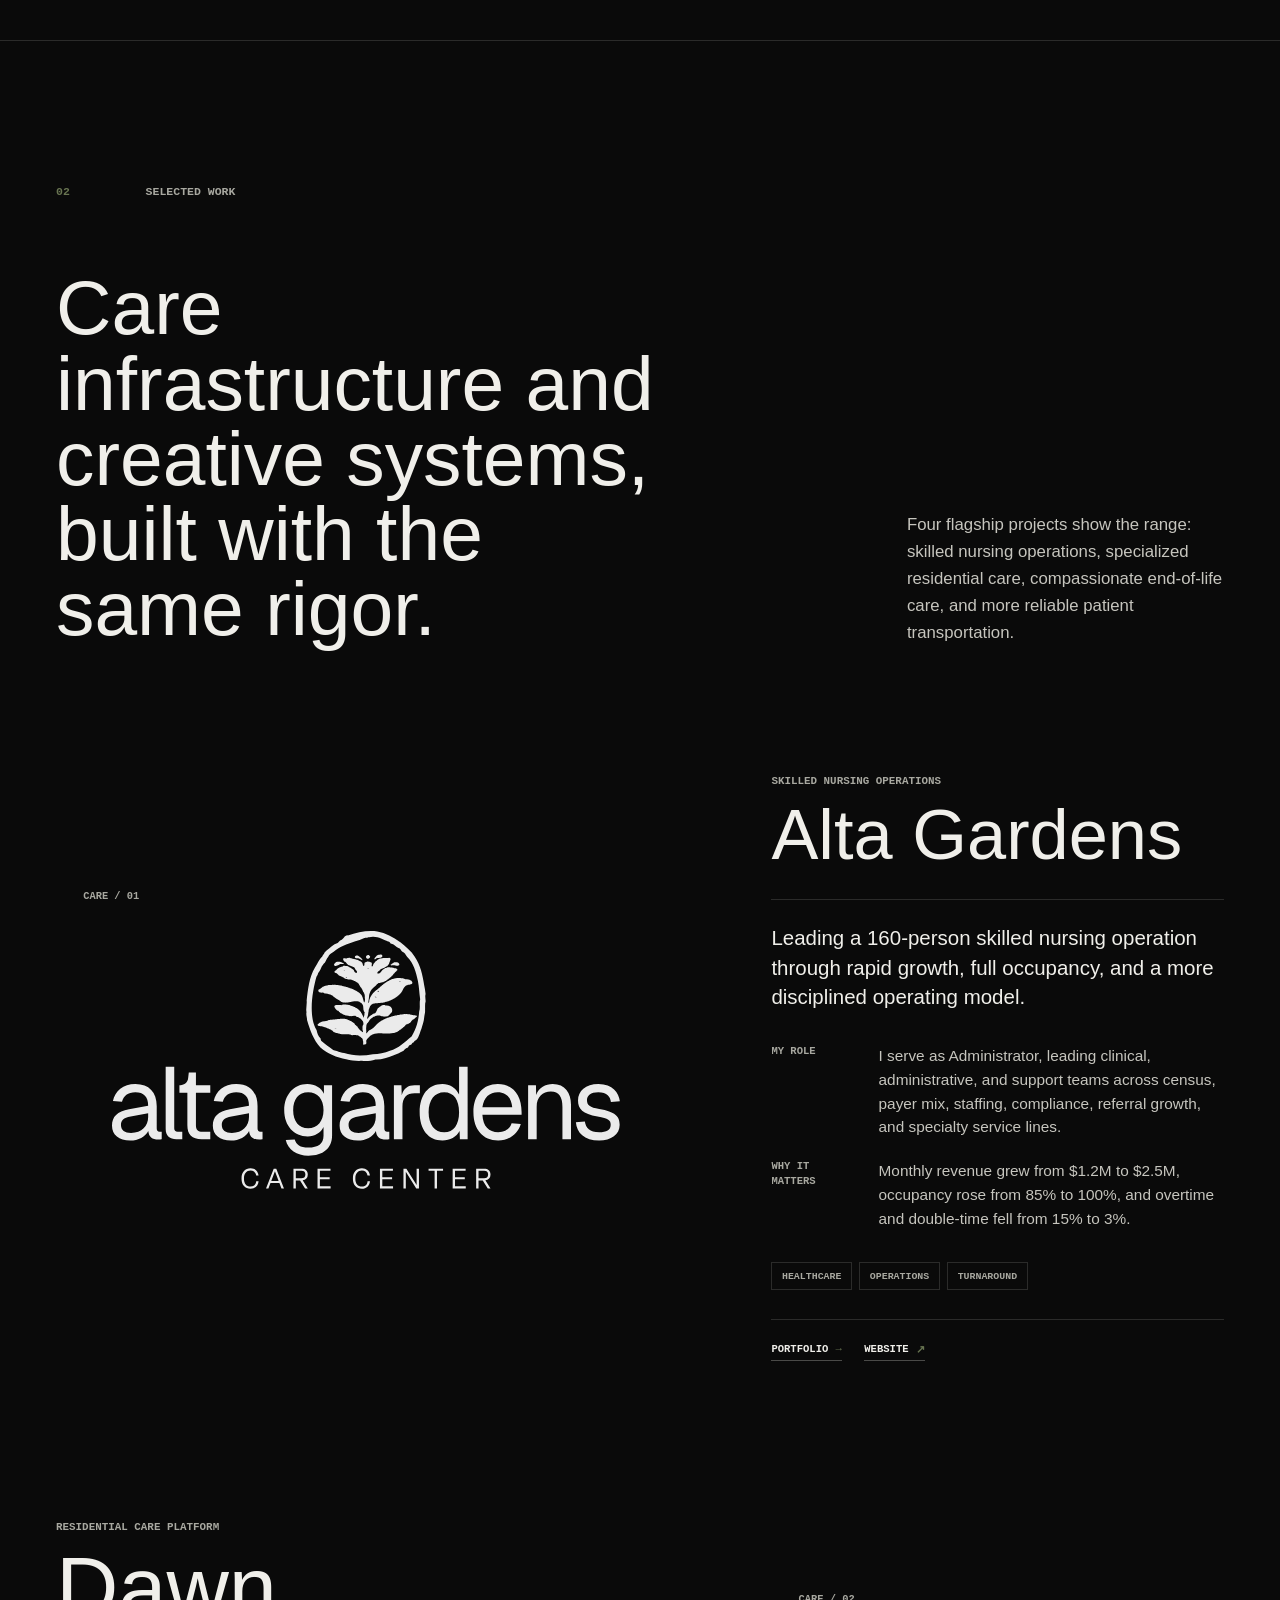
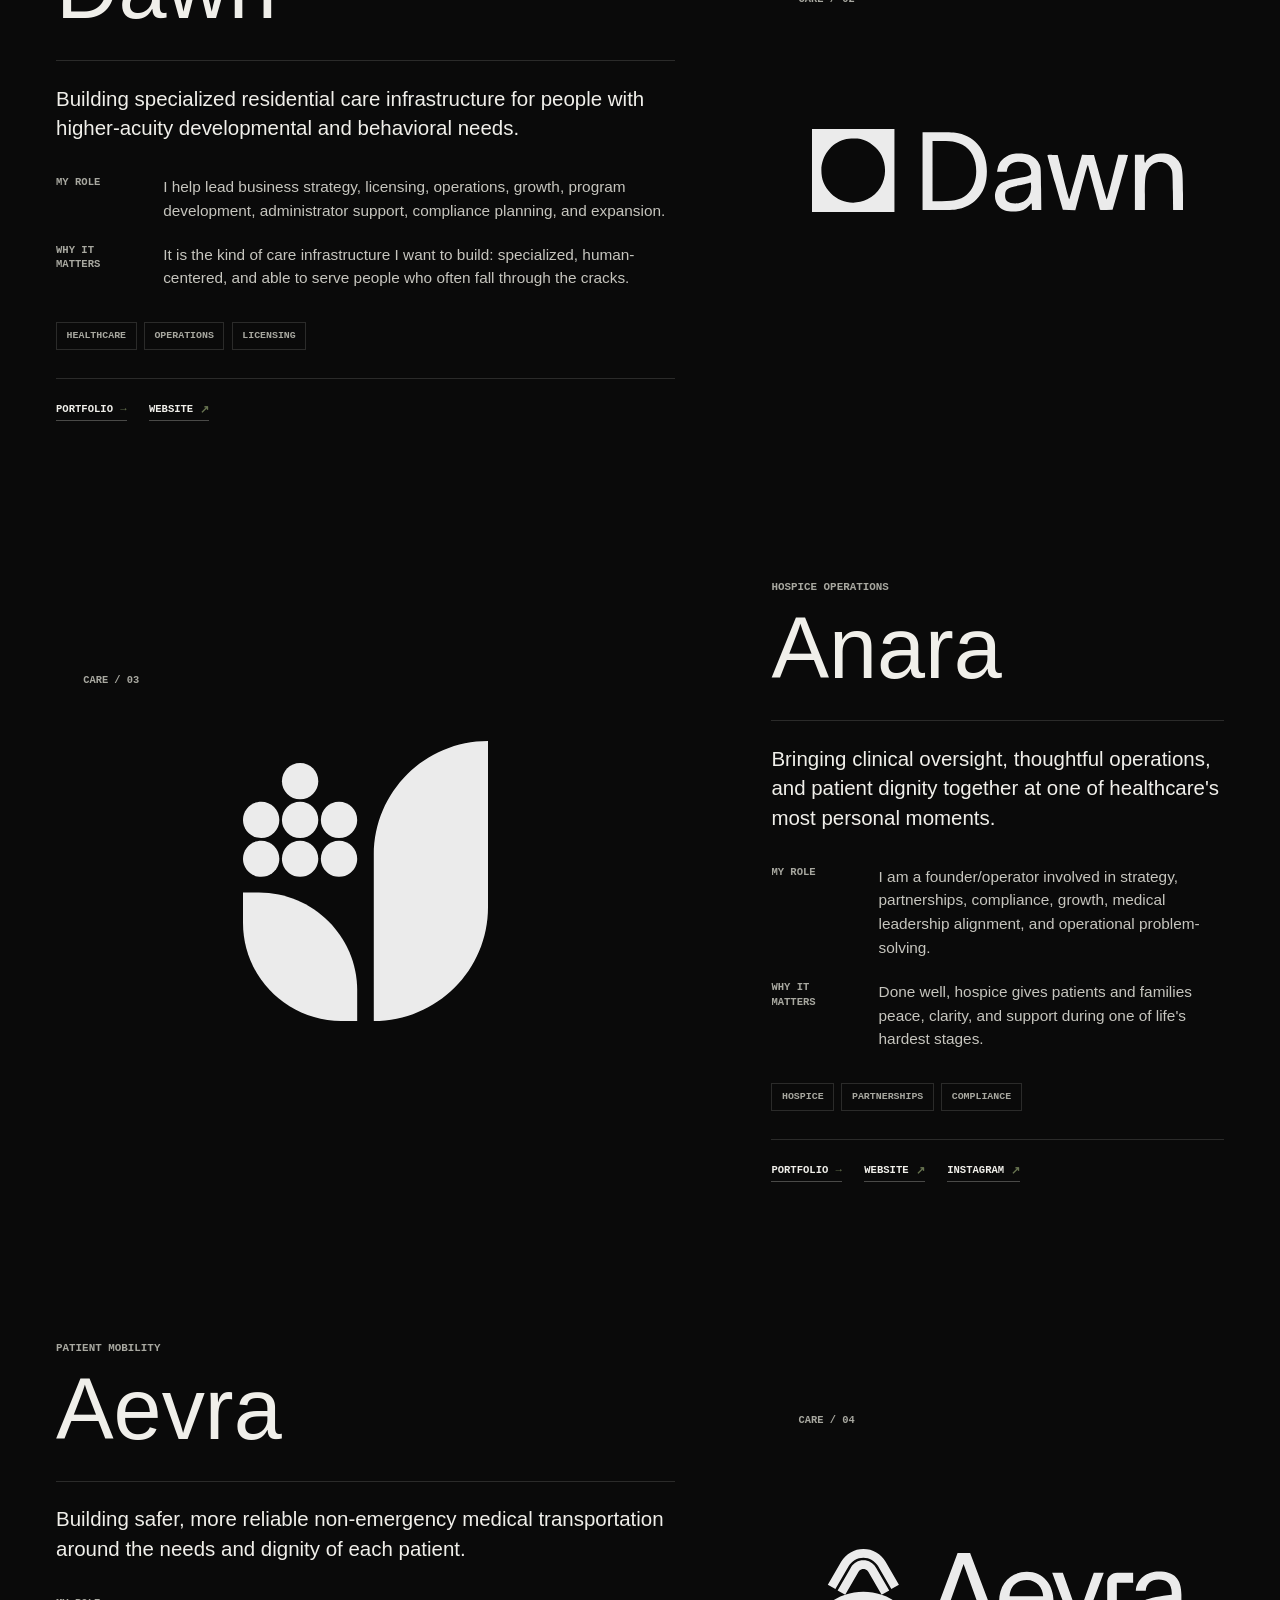
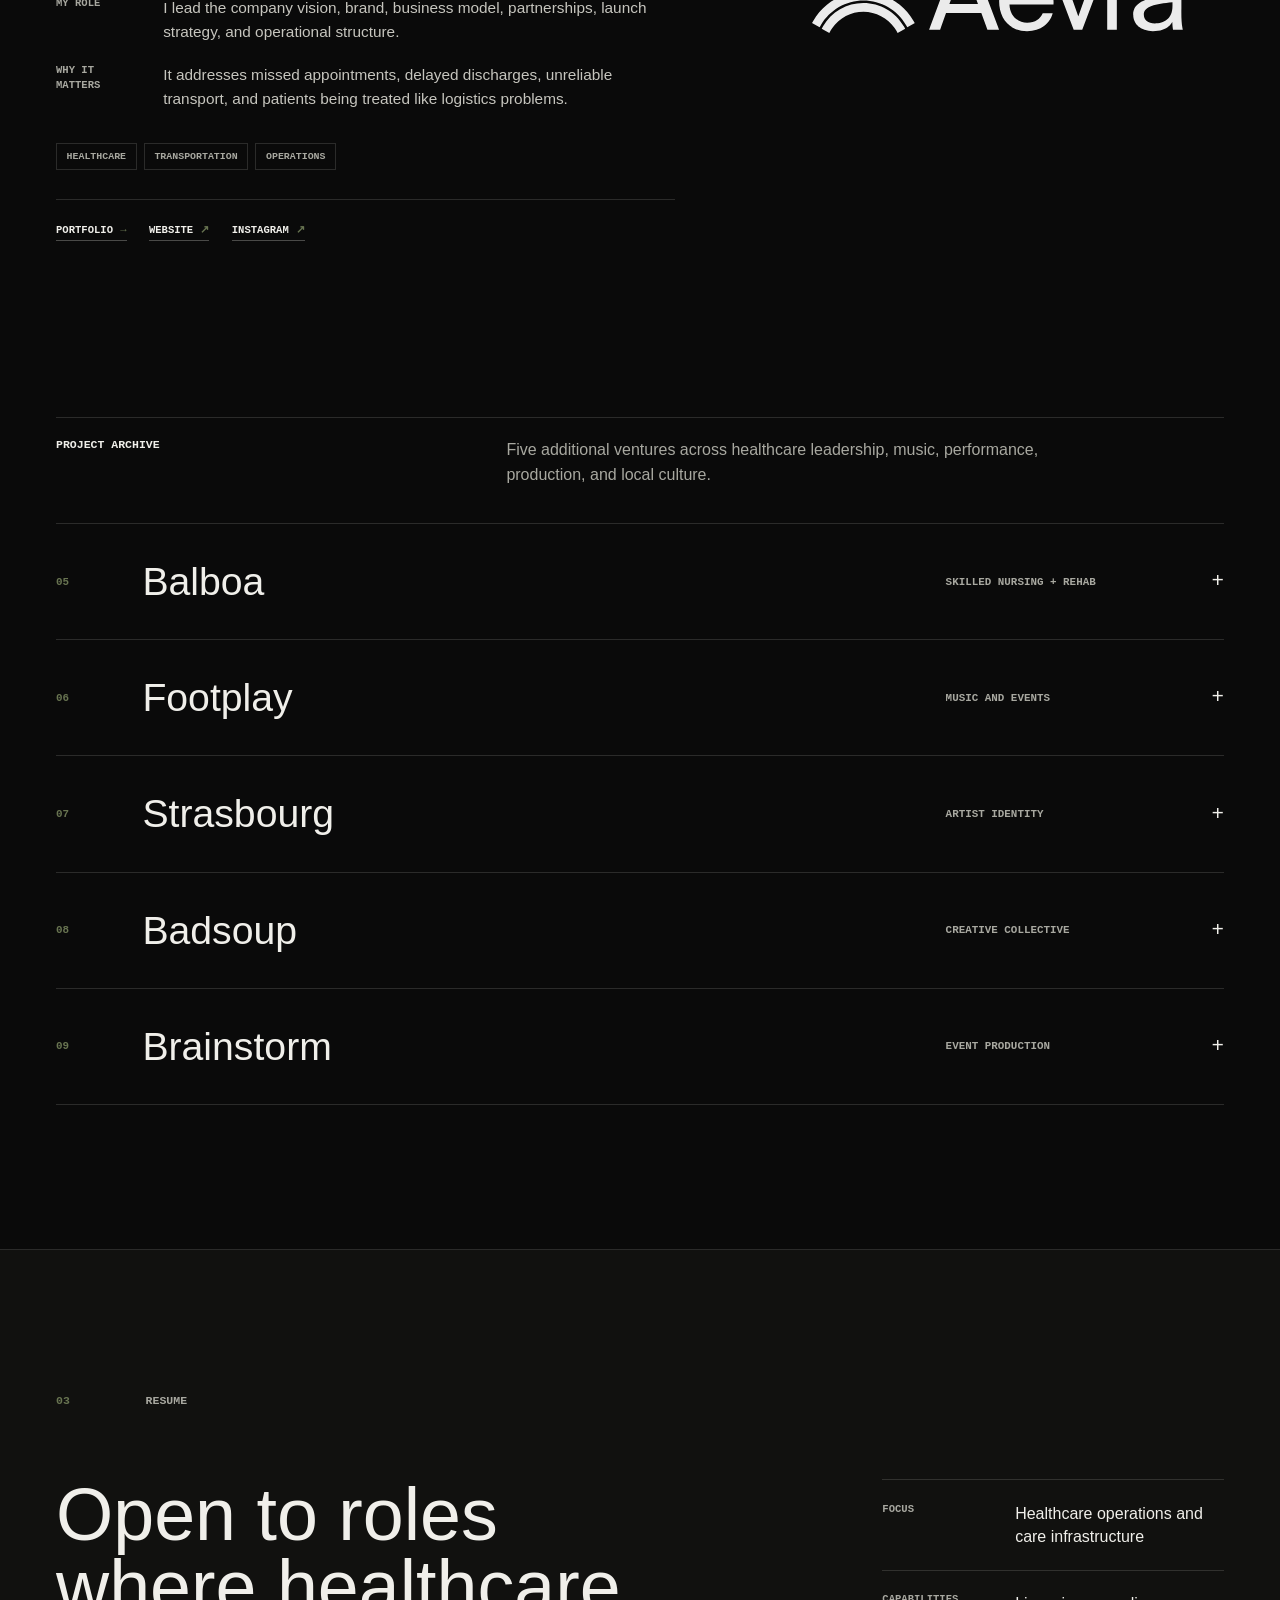
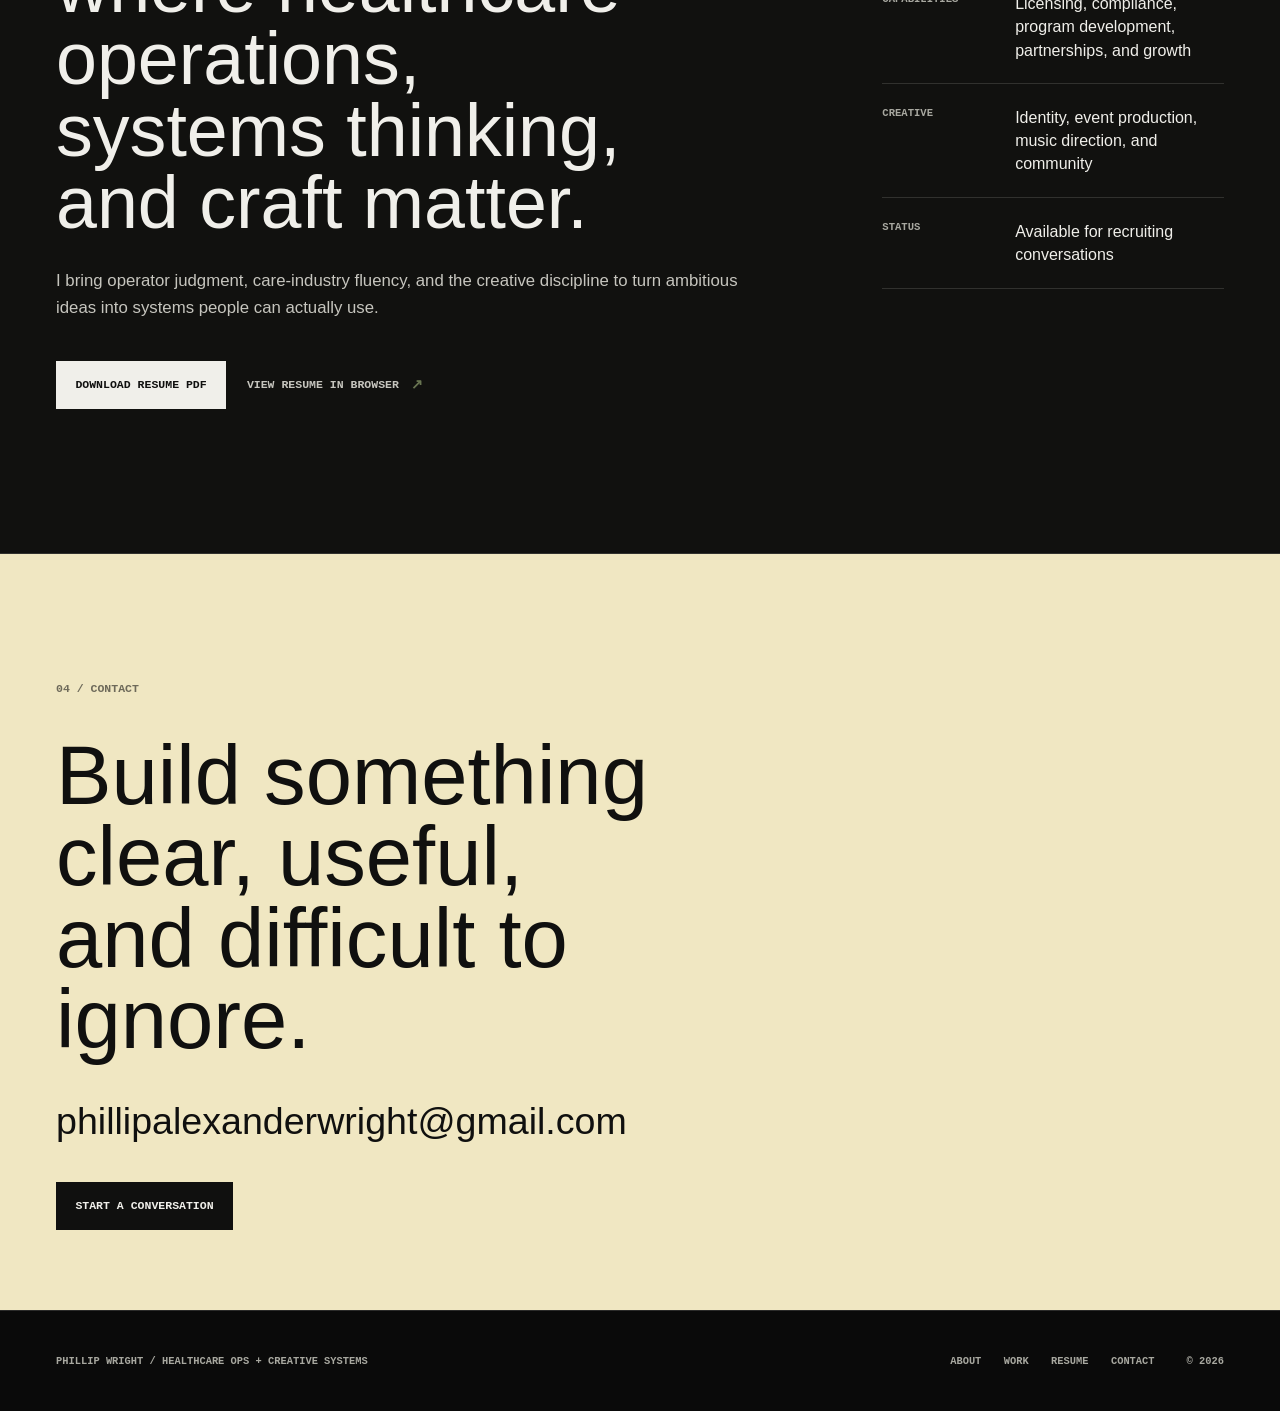
==== commit 01088ce4: "Build Phillip Wright portfolio and project galleries" ====
--- a/index.html
+++ b/index.html
@@ -638,7 +638,7 @@
       <span>&copy; <span data-year>2026</span></span>
     </footer>
 
-    <script src="project-data.js?v=20260730-1"></script>
+    <script src="project-data.js?v=20260905-2"></script>
     <script src="script.js?v=20260730-2"></script>
   </body>
 </html>
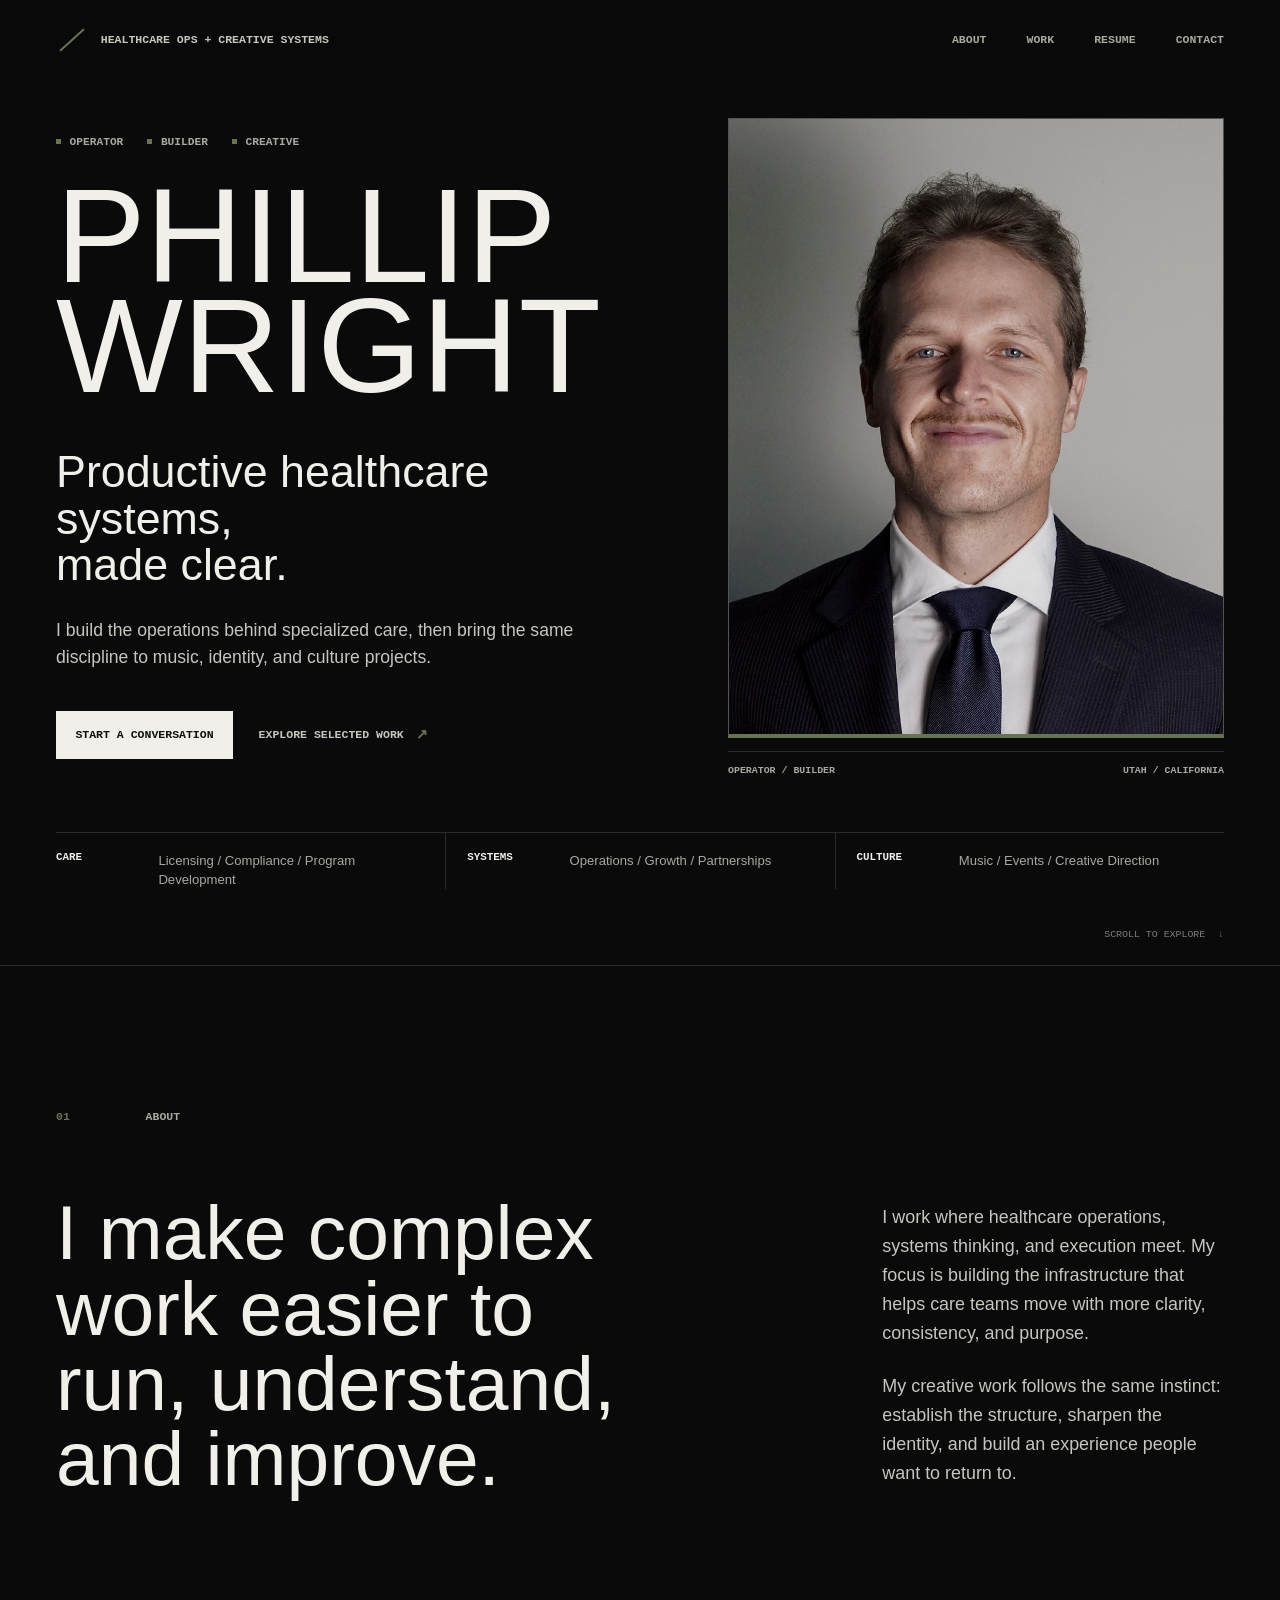
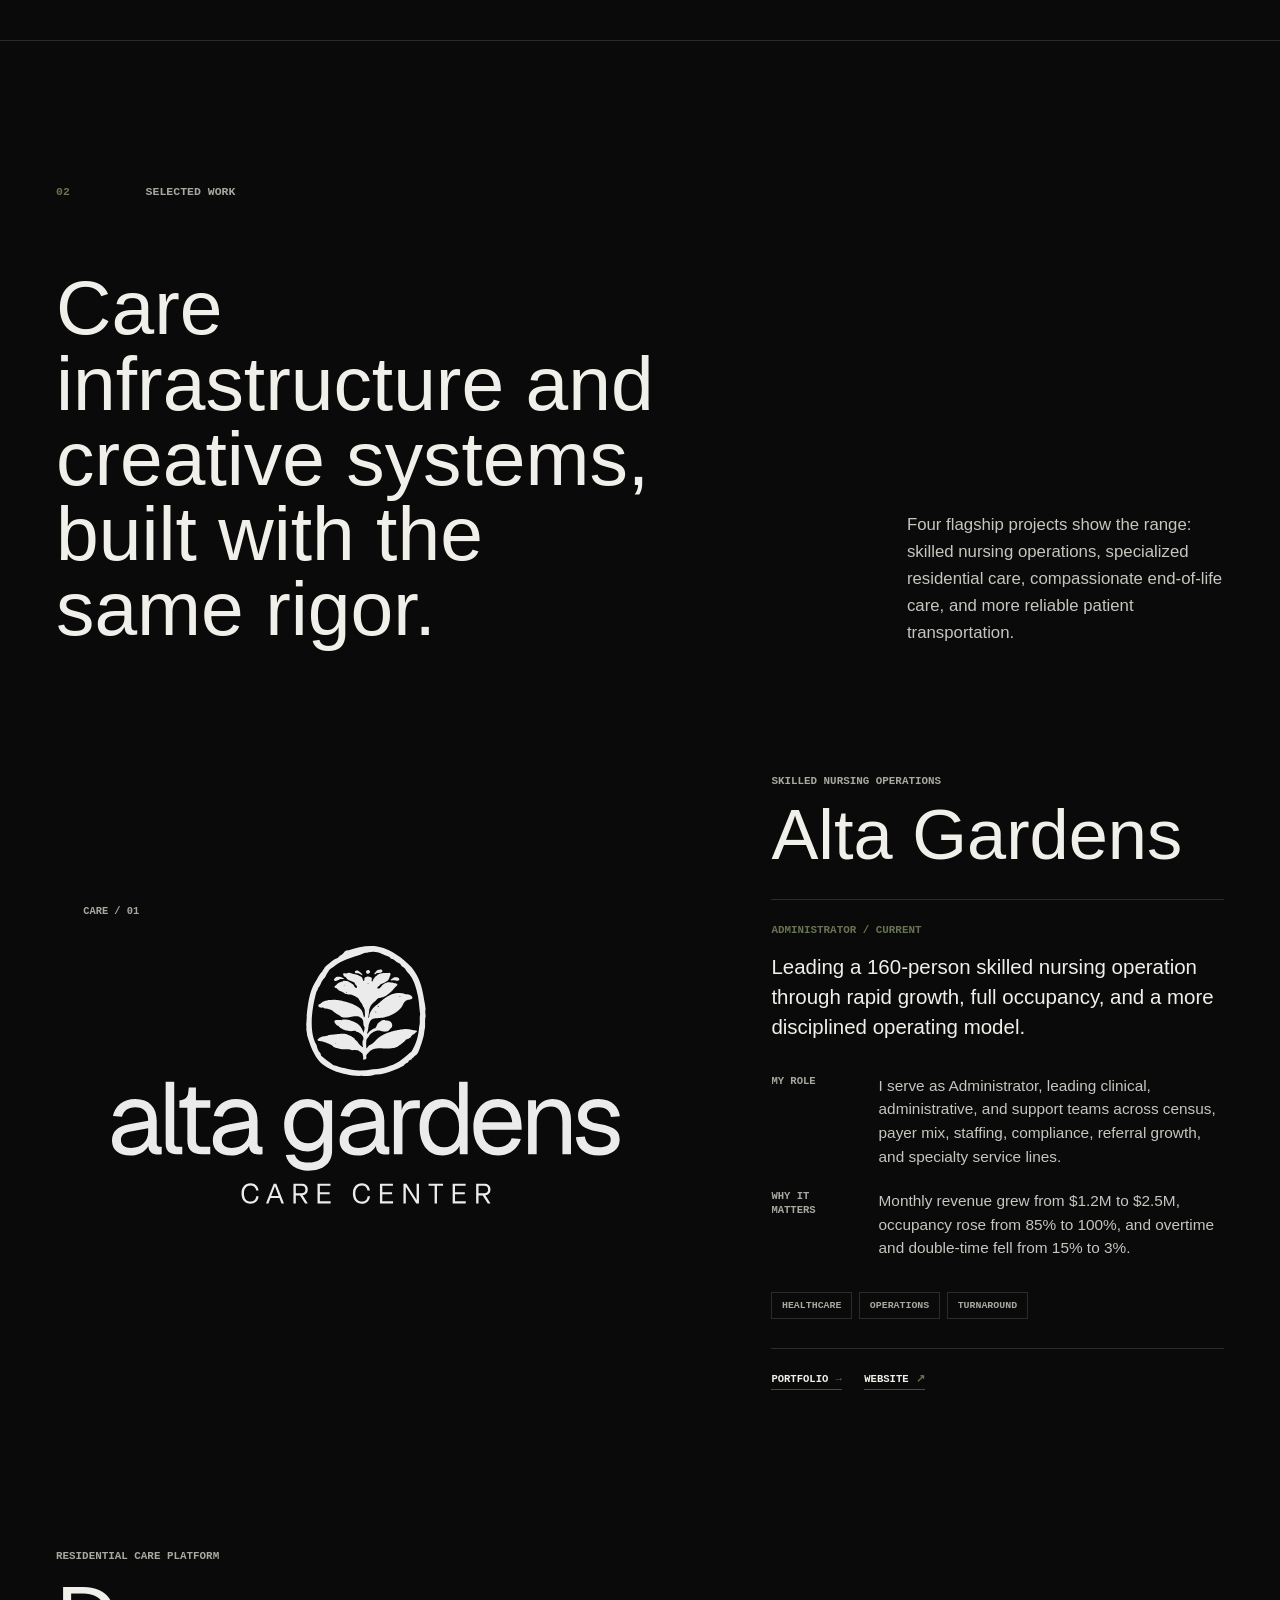
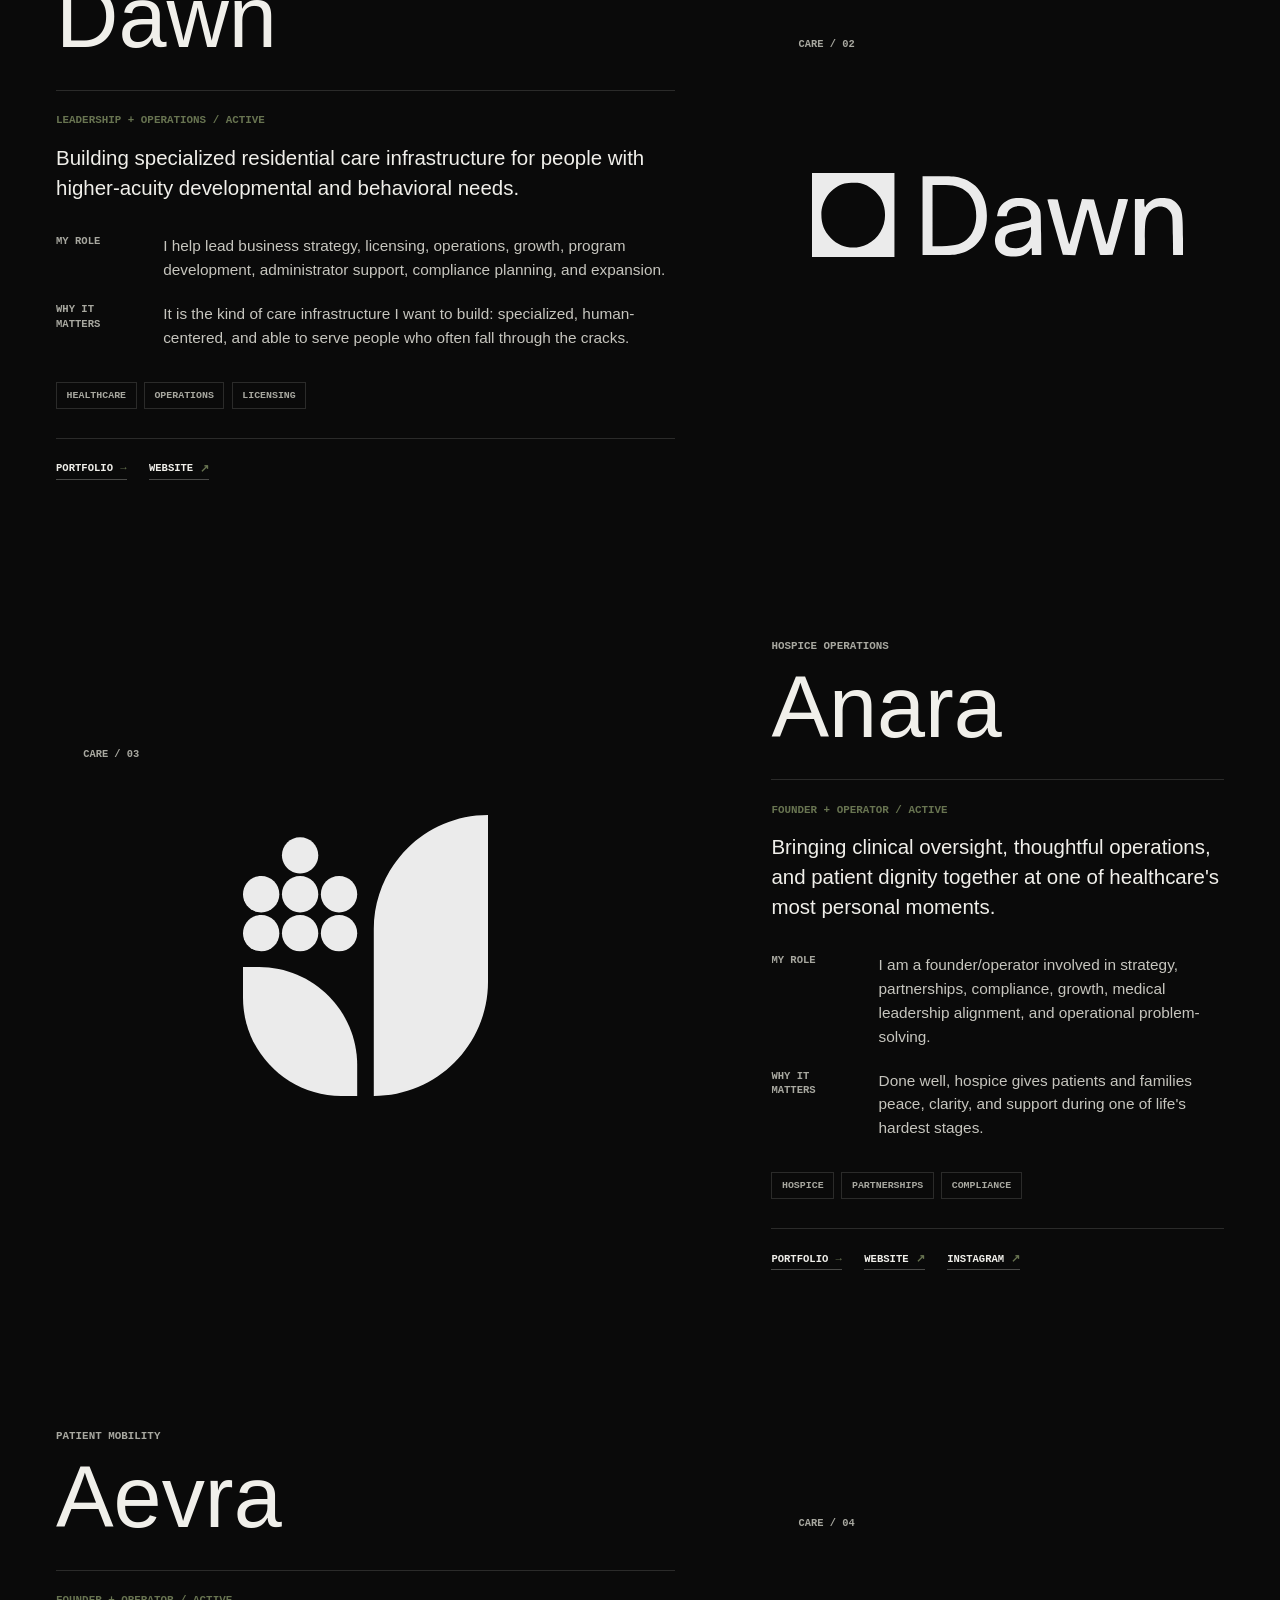
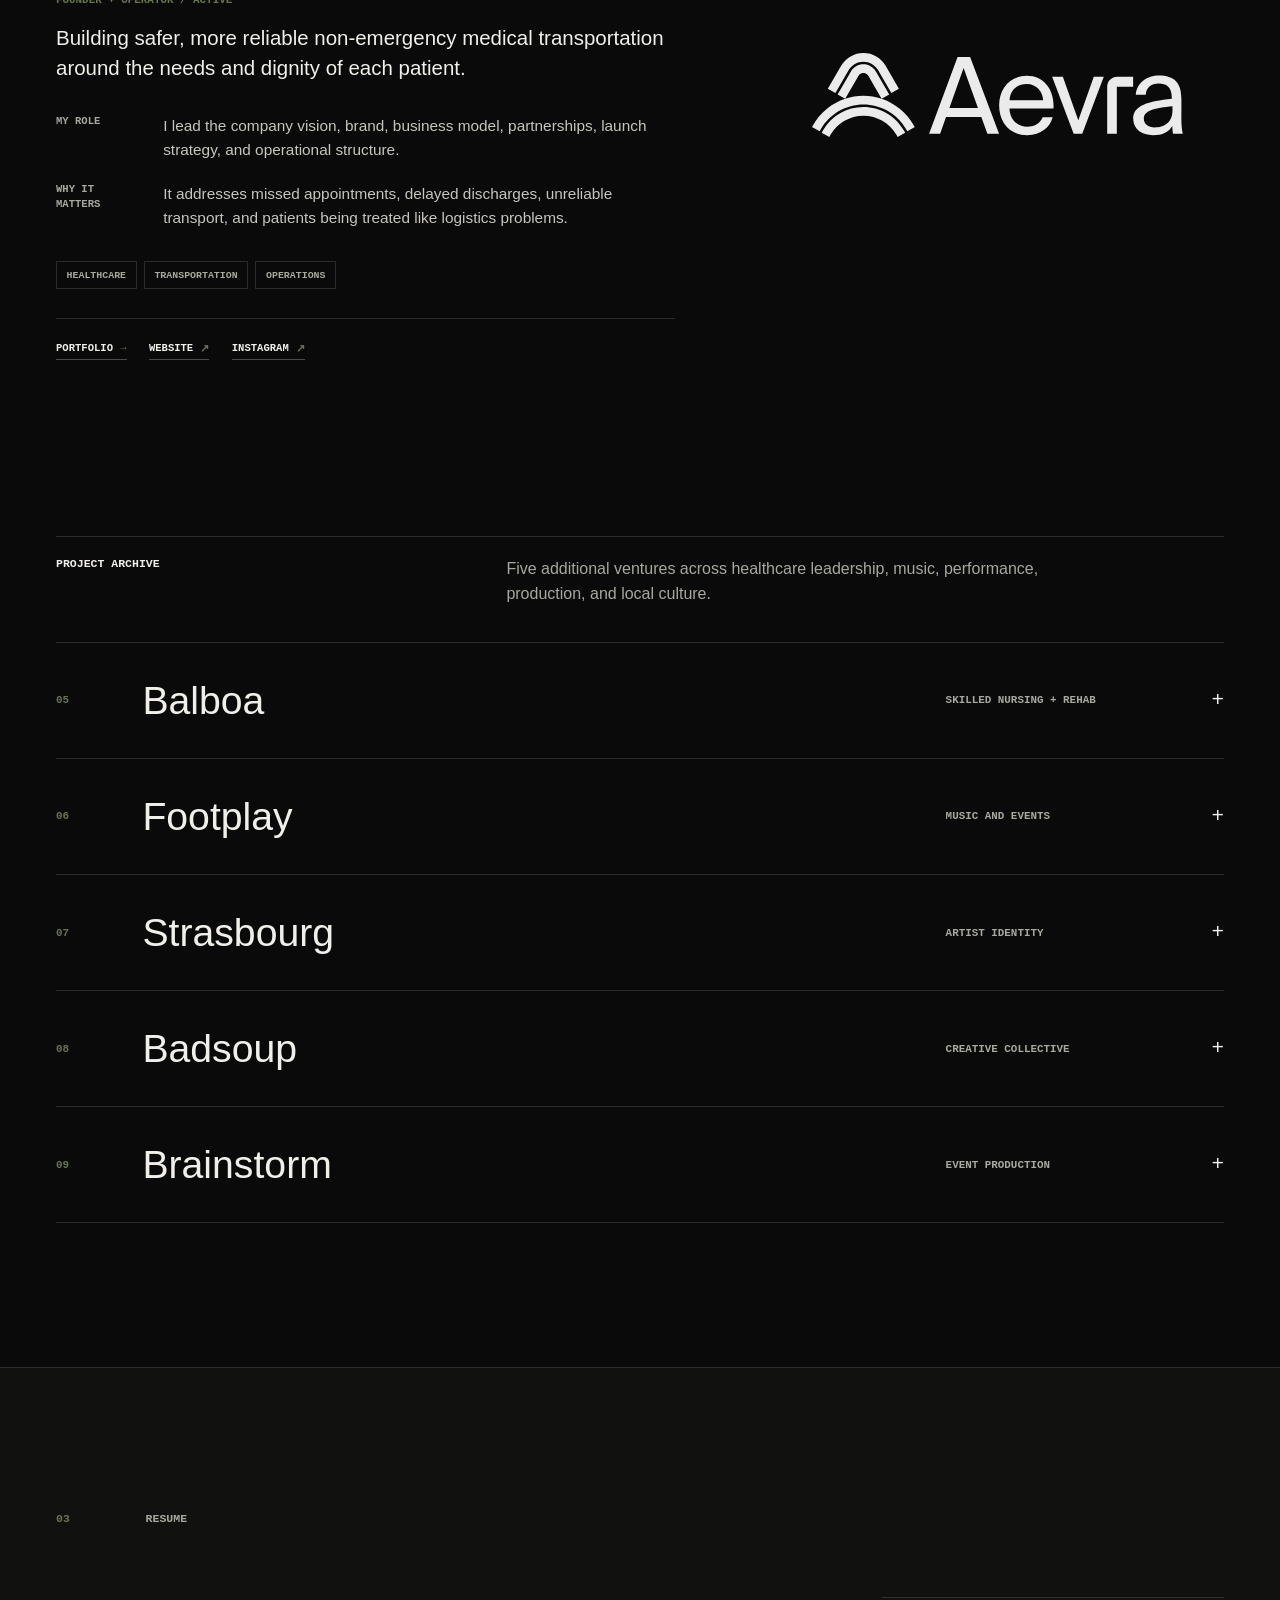
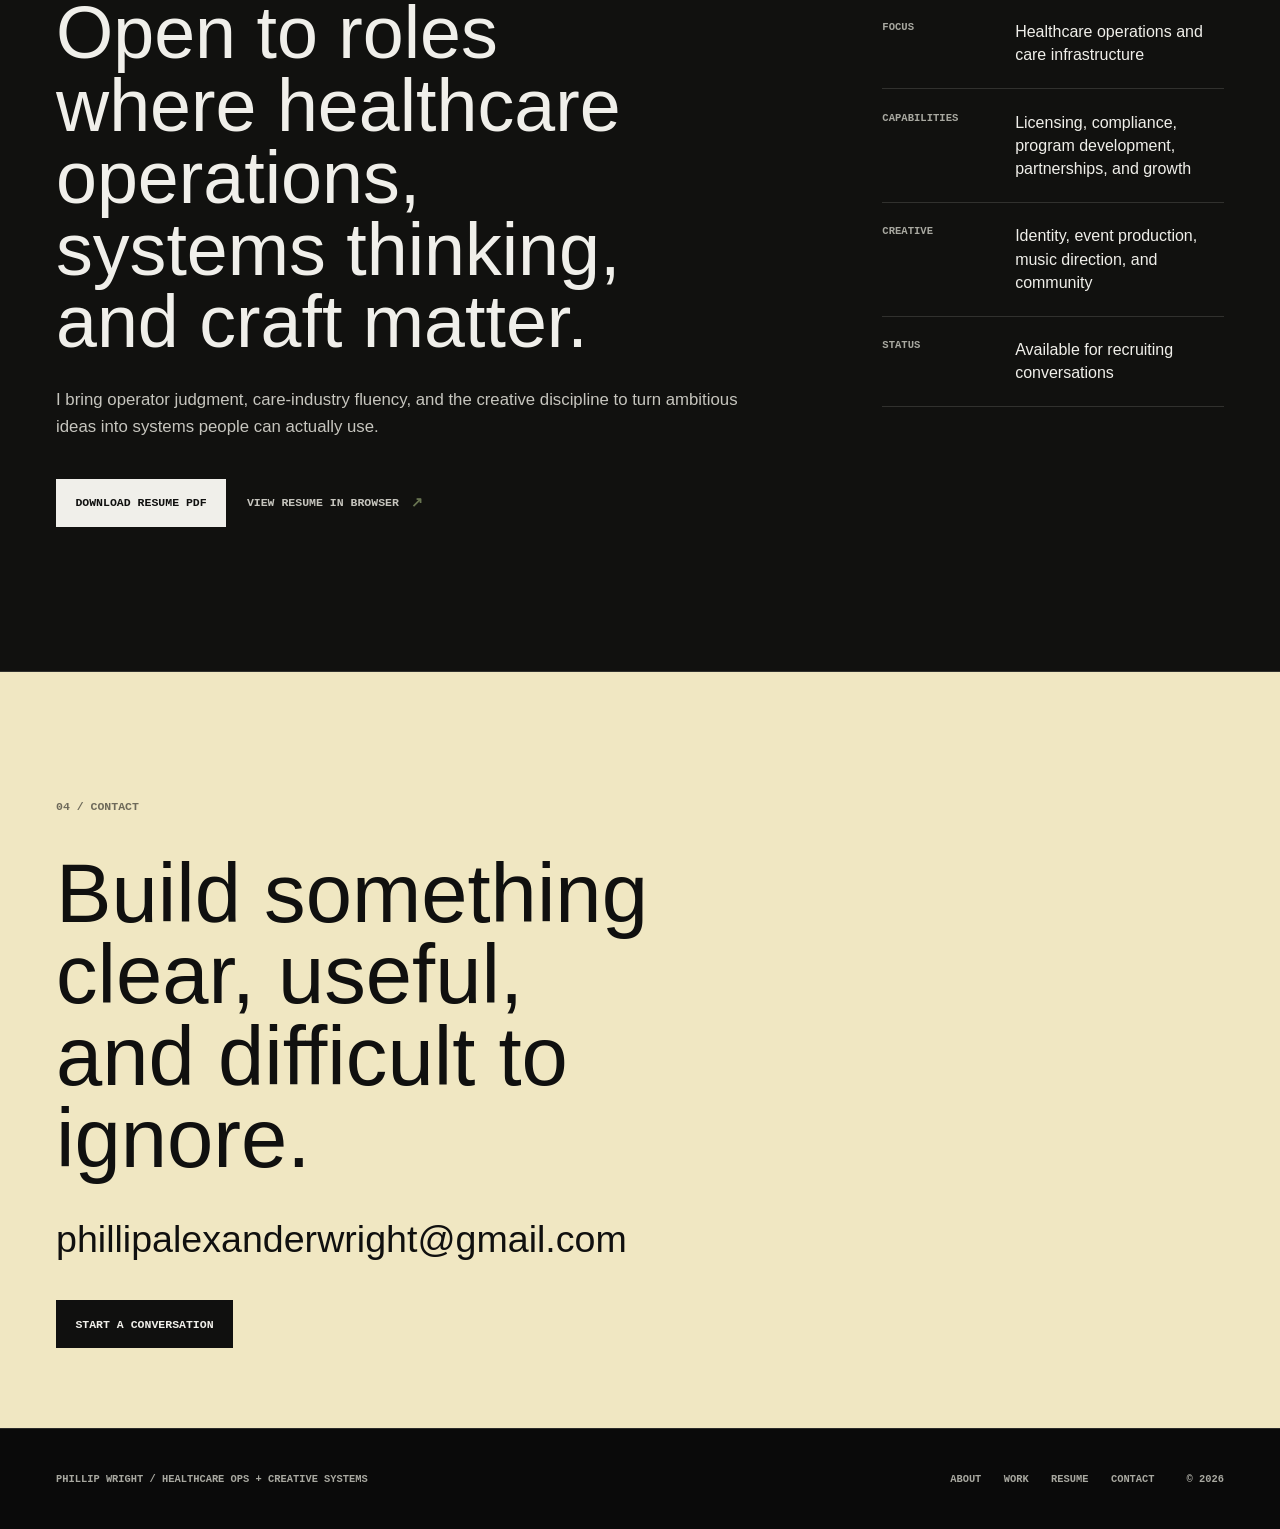
==== commit 41f625e6: "Add portfolio analytics and deepen case studies" ====
--- a/index.html
+++ b/index.html
@@ -19,7 +19,7 @@
     <meta name="twitter:card" content="summary_large_image">
     <meta name="twitter:image" content="assets/og-phillip-wright.jpg">
     <link rel="icon" href="assets/favicon.png" type="image/png">
-    <link rel="stylesheet" href="styles.css?v=20260730-2">
+    <link rel="stylesheet" href="styles.css?v=20260907-1">
   </head>
   <body>
     <header class="site-header" data-reveal>
@@ -638,7 +638,8 @@
       <span>&copy; <span data-year>2026</span></span>
     </footer>
 
-    <script src="project-data.js?v=20260905-2"></script>
-    <script src="script.js?v=20260730-2"></script>
+    <script src="analytics.js?v=20260907-1"></script>
+    <script src="project-data.js?v=20260907-1"></script>
+    <script src="script.js?v=20260907-1"></script>
   </body>
 </html>
--- a/styles.css
+++ b/styles.css
@@ -701,6 +701,21 @@
   line-height: 1.45;
 }
 
+.project-stamp {
+  display: block;
+  margin-bottom: 0.9rem;
+  color: var(--olive);
+  font-family: var(--font-mono);
+  font-size: 0.68rem;
+  font-weight: 600;
+  line-height: 1.4;
+  text-transform: uppercase;
+}
+
+.archive-project-copy > p .project-stamp {
+  margin-bottom: 1rem;
+}
+
 .case-details {
   display: grid;
   gap: 1.25rem;
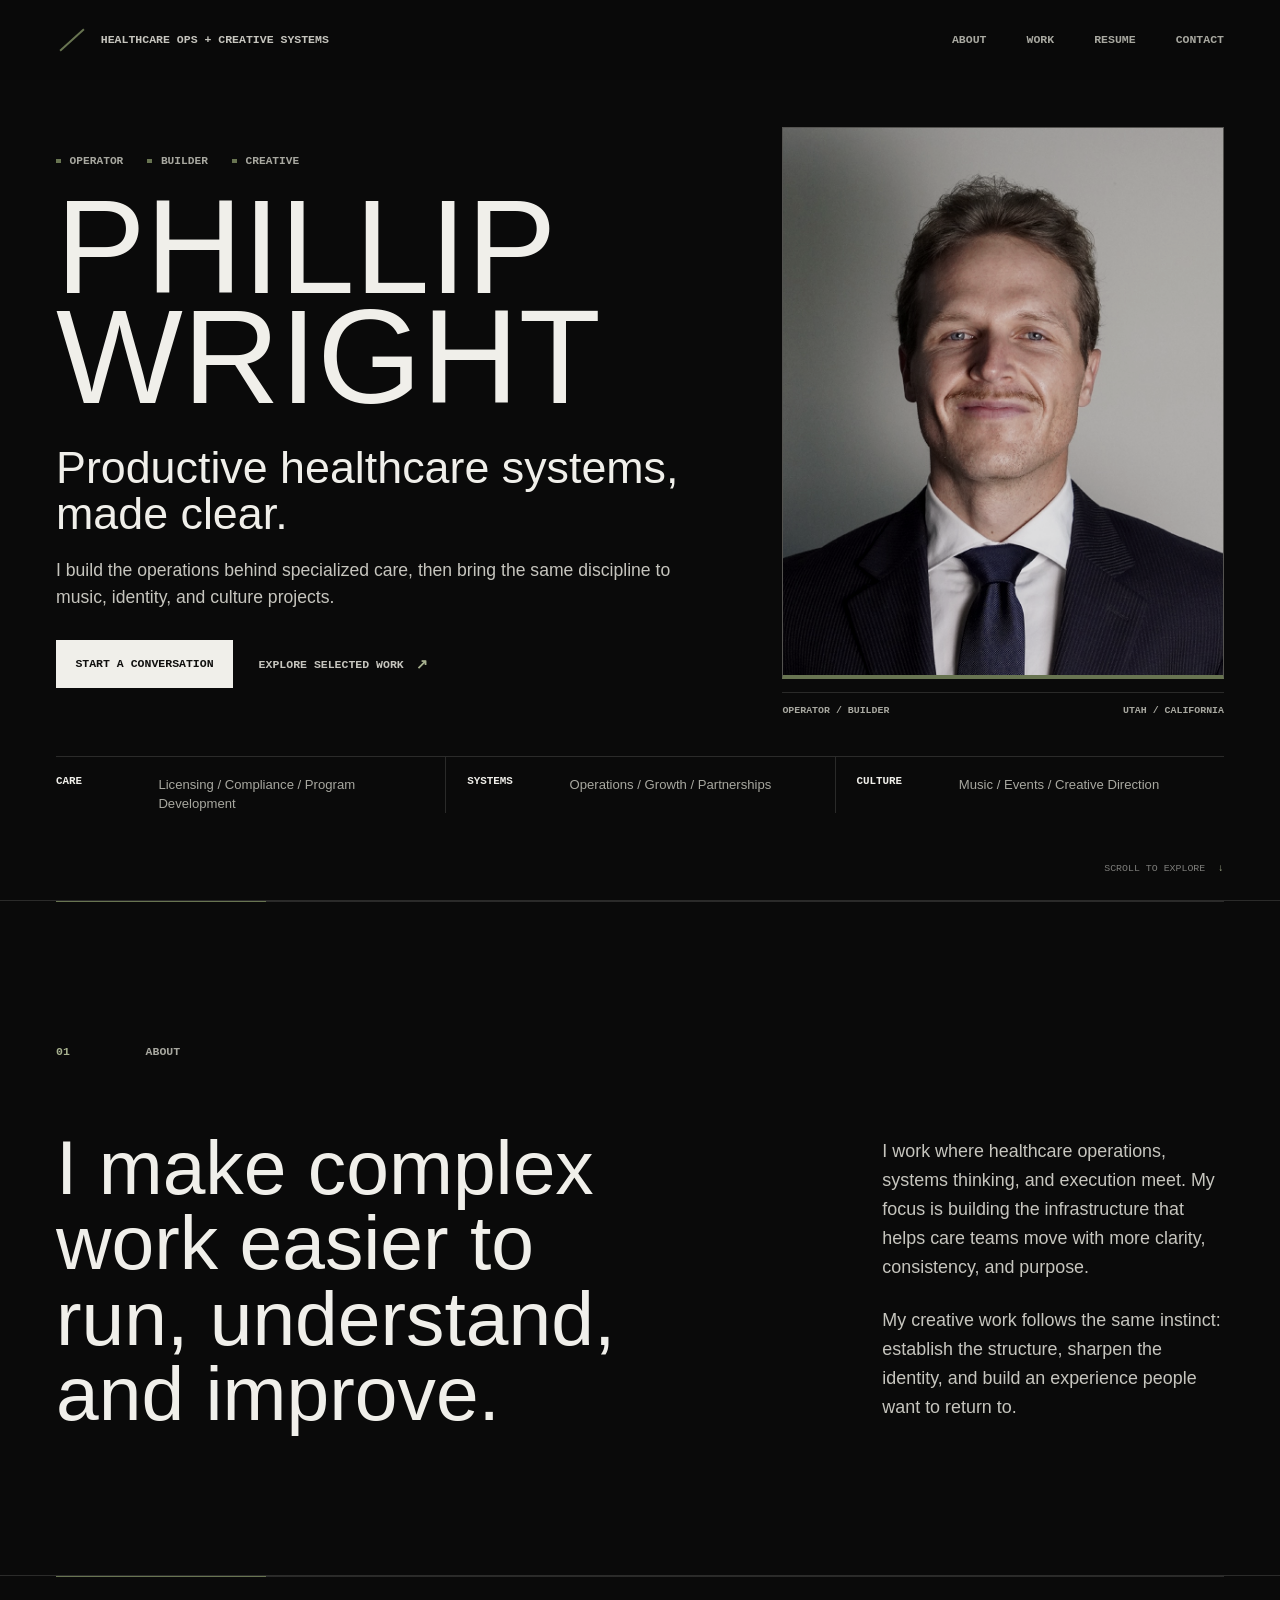
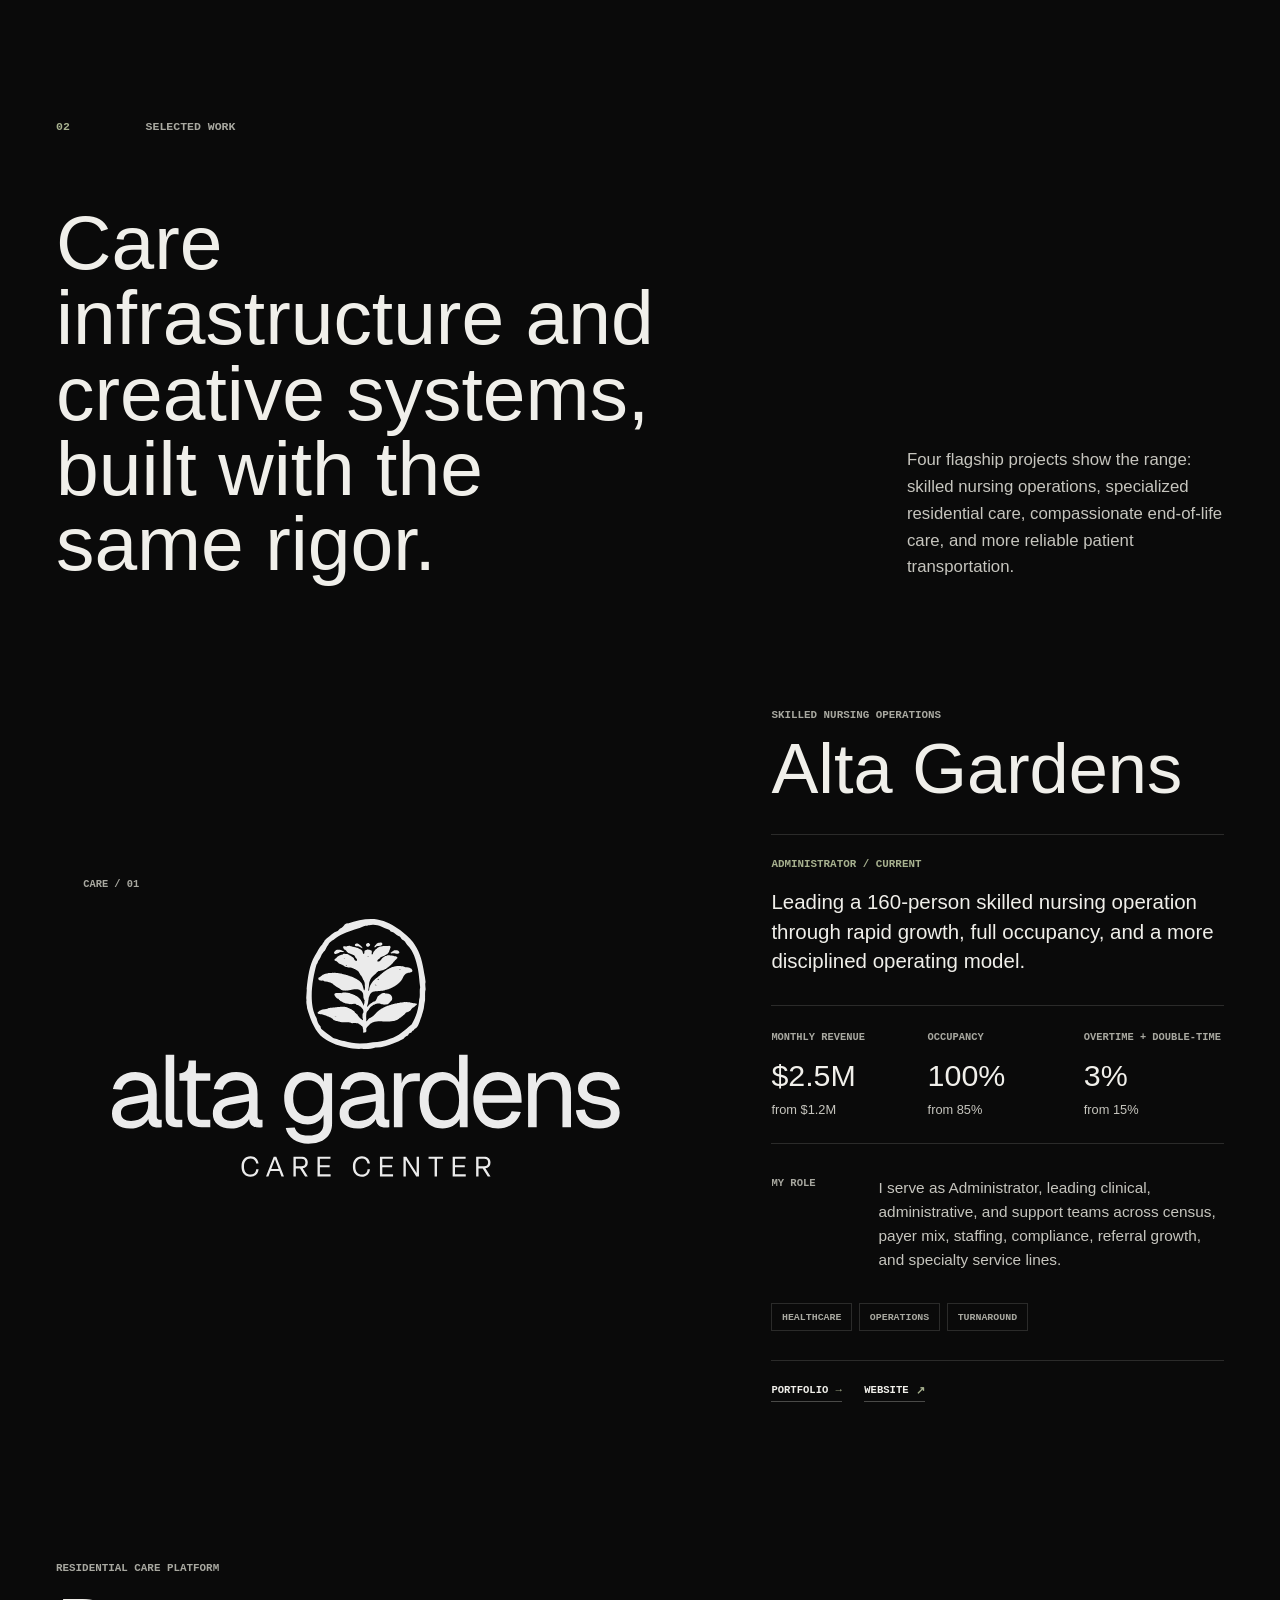
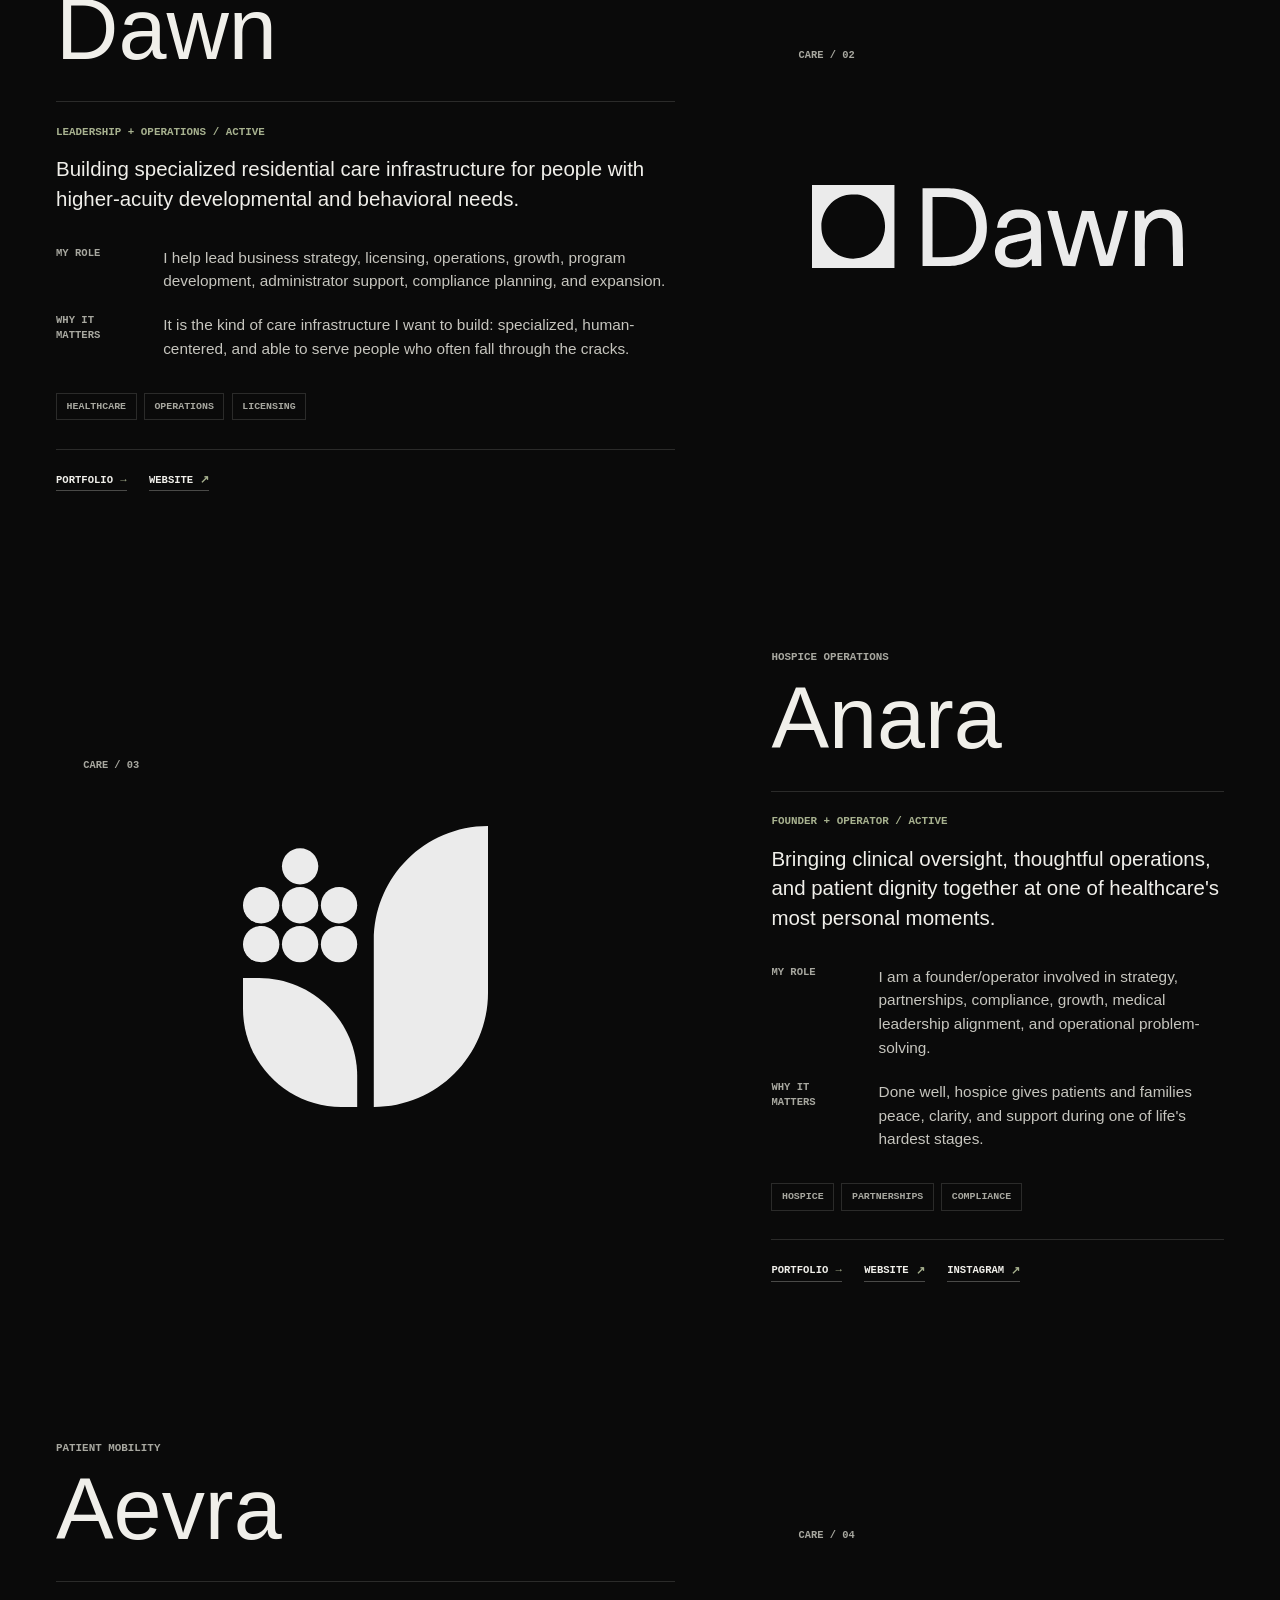
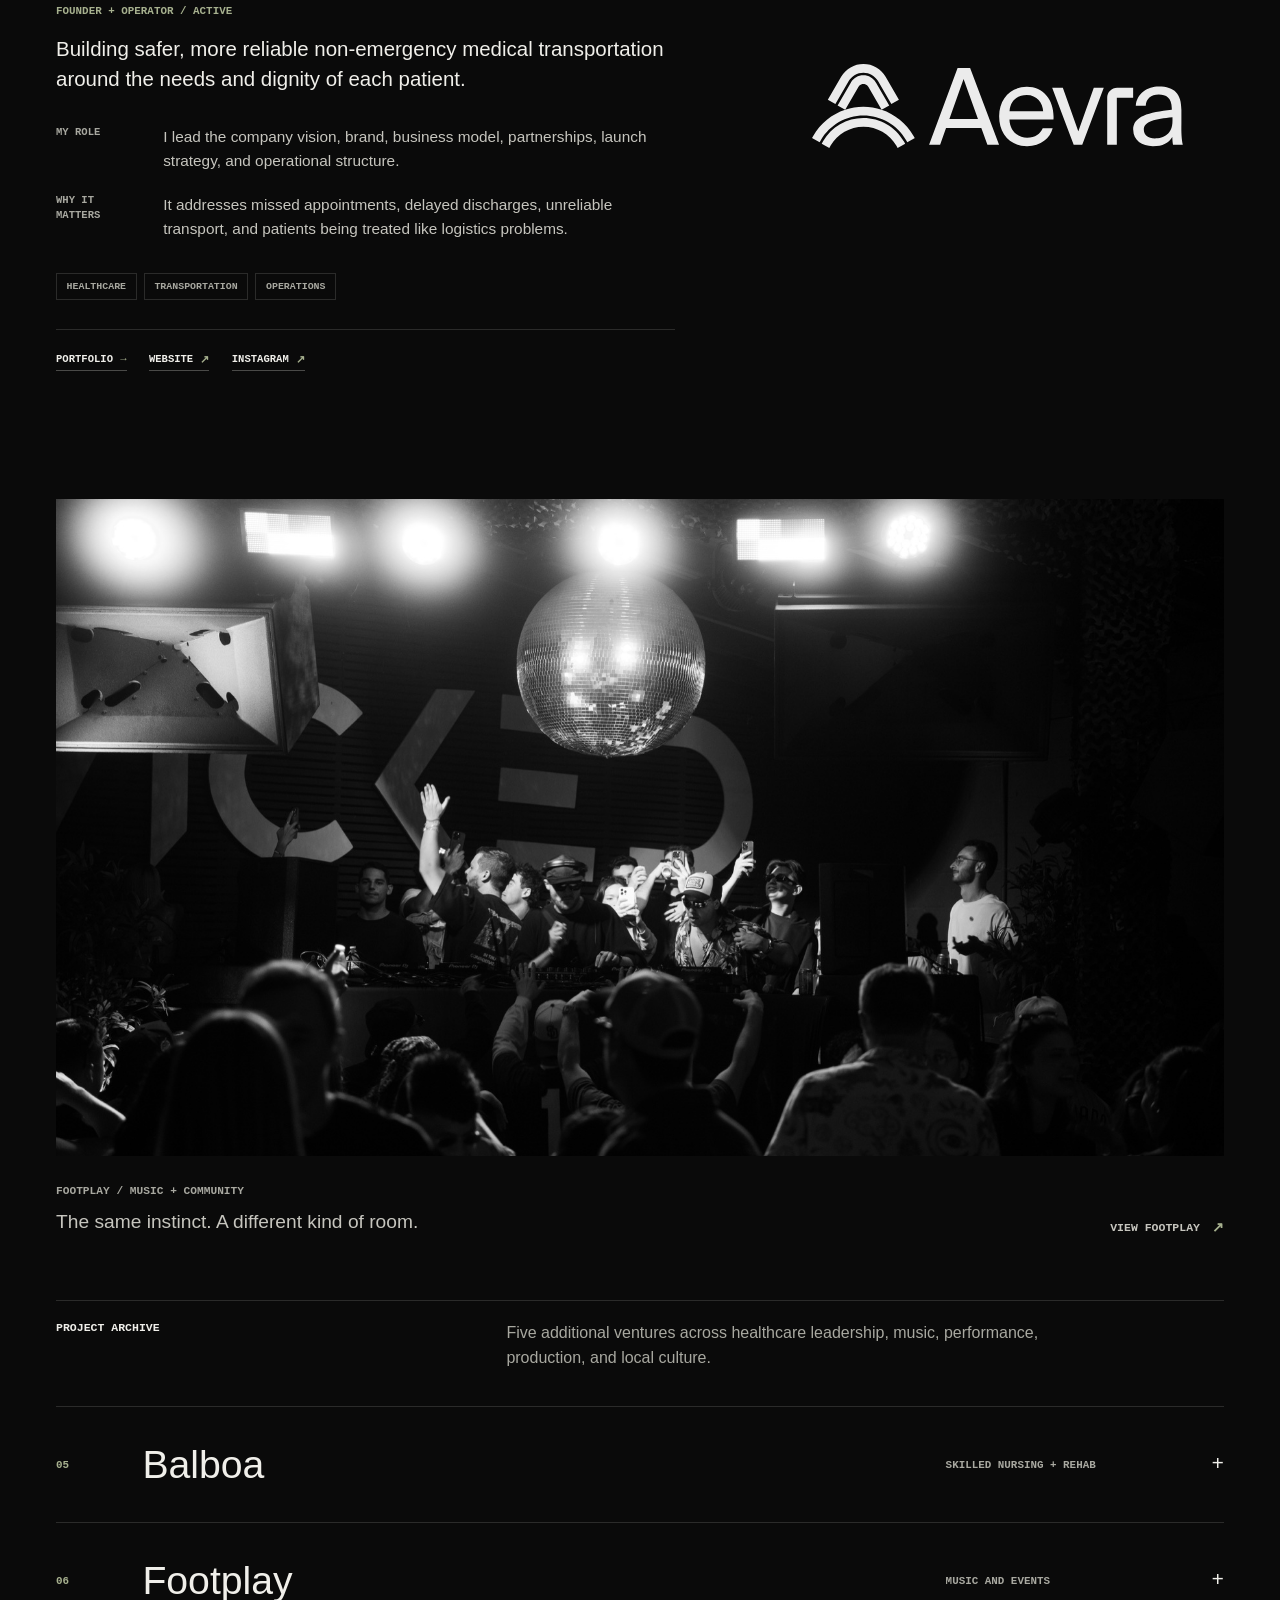
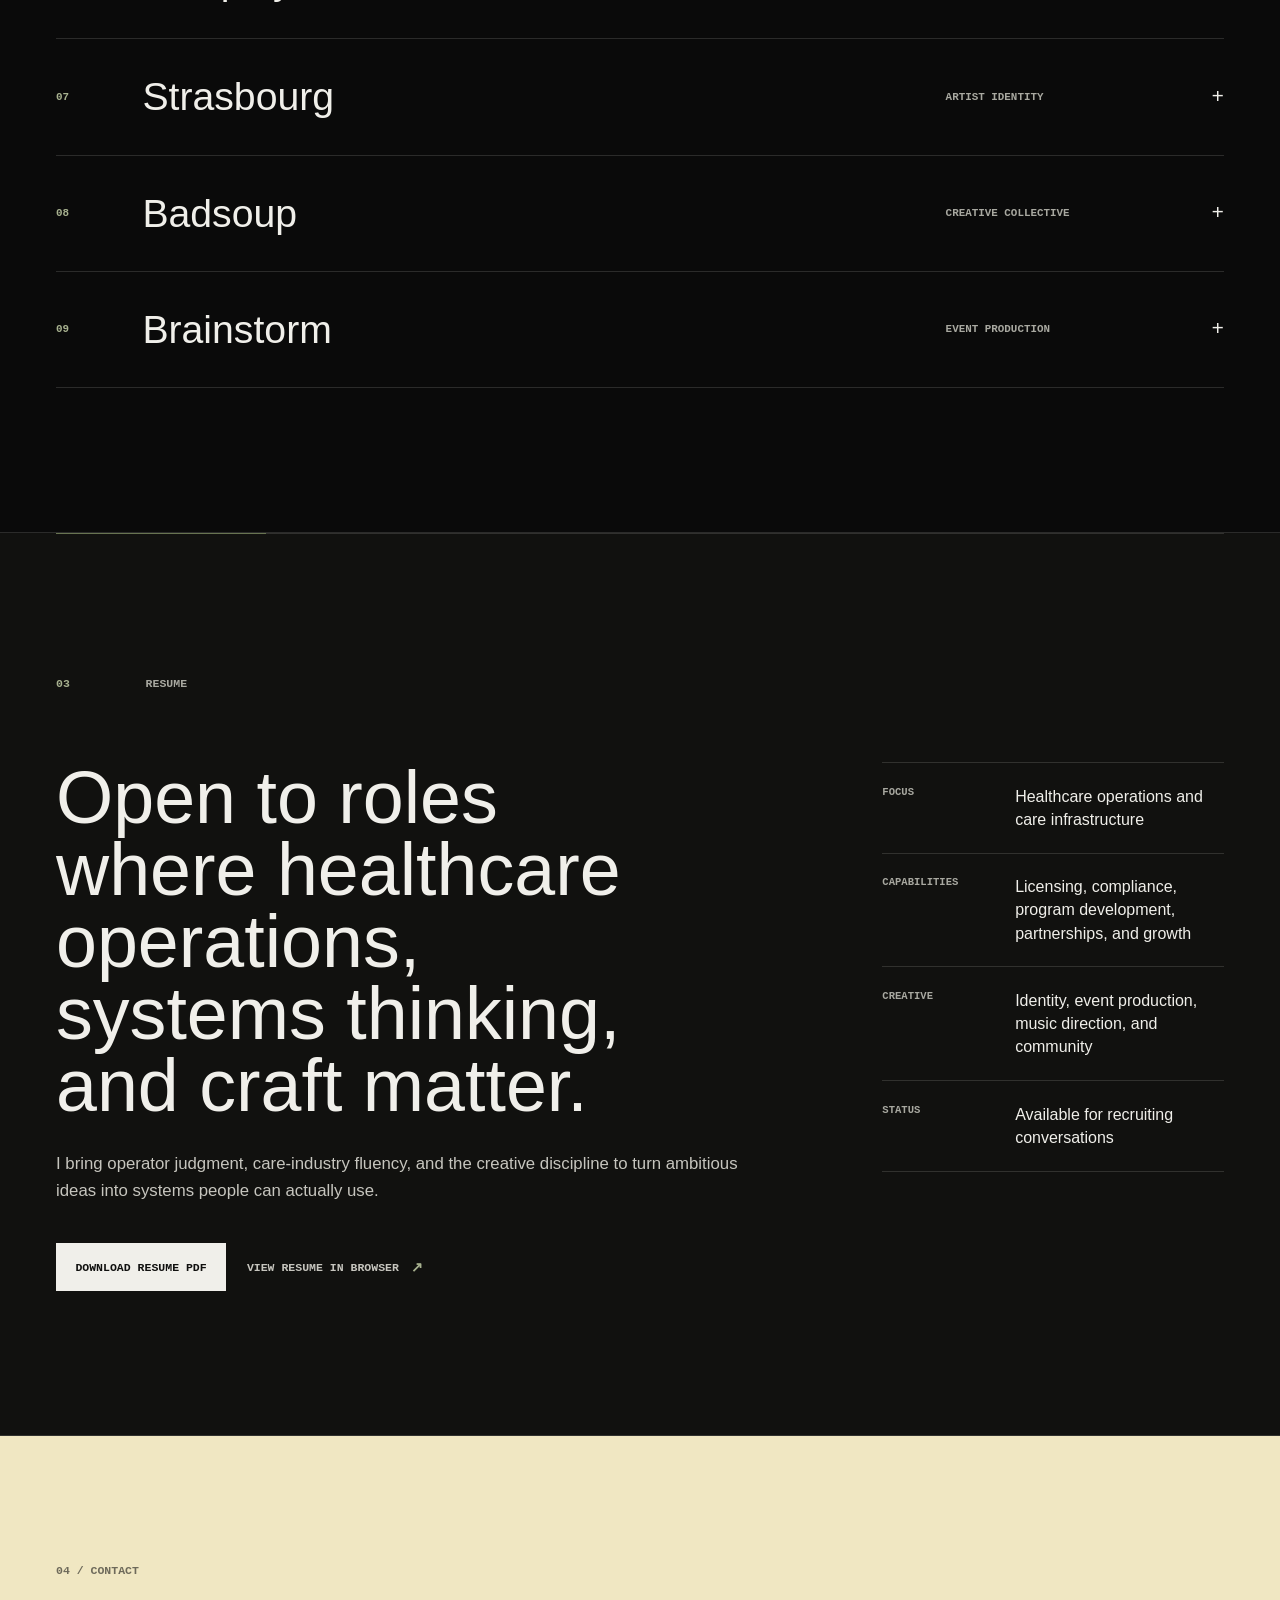
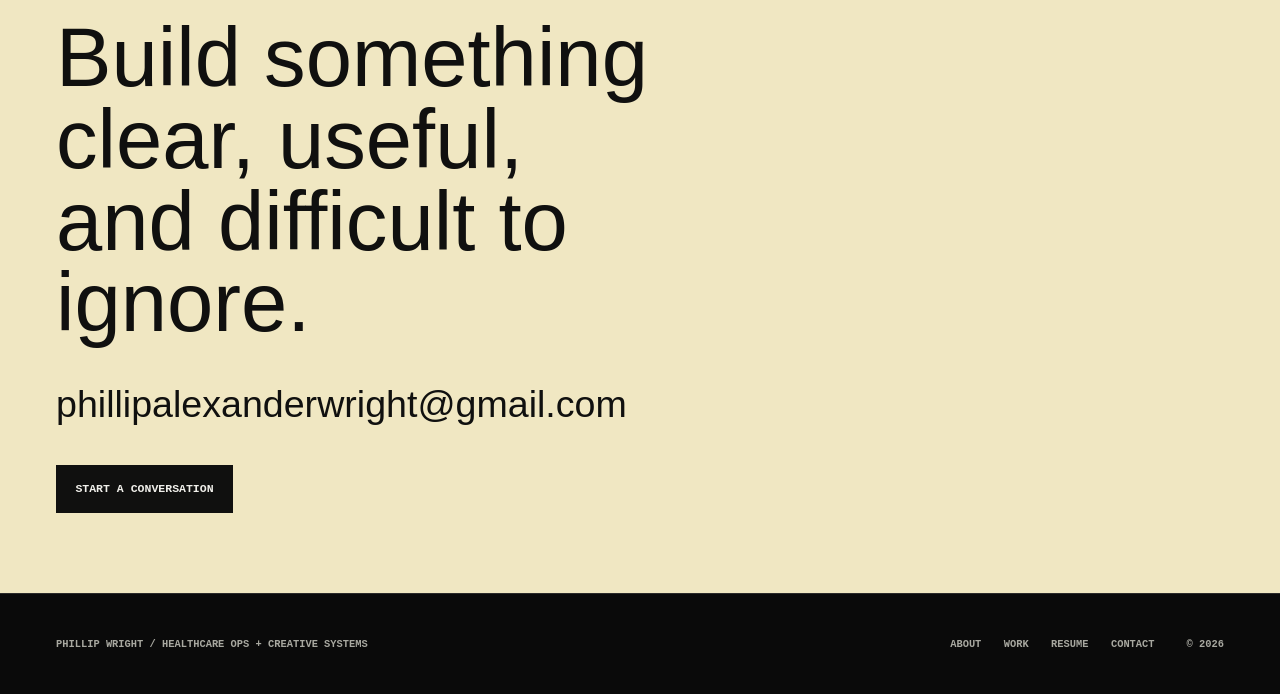
==== commit 7ef968a8: "Polish portfolio presentation and navigation" ====
--- a/index.html
+++ b/index.html
@@ -19,7 +19,7 @@
     <meta name="twitter:card" content="summary_large_image">
     <meta name="twitter:image" content="assets/og-phillip-wright.jpg">
     <link rel="icon" href="assets/favicon.png" type="image/png">
-    <link rel="stylesheet" href="styles.css?v=20260907-1">
+    <link rel="stylesheet" href="styles.css?v=20260930-1">
   </head>
   <body>
     <header class="site-header" data-reveal>
@@ -79,6 +79,9 @@
                 class="portrait-image"
                 src="assets/phillip-wright-portrait.jpg"
                 alt="Portrait of Phillip Wright"
+                width="1200"
+                height="1200"
+                fetchpriority="high"
               >
             </div>
             <figcaption>
@@ -175,6 +178,20 @@
                 Leading a 160-person skilled nursing operation through rapid growth,
                 full occupancy, and a more disciplined operating model.
               </p>
+              <dl class="case-results" aria-label="Alta Gardens results">
+                <div>
+                  <dt>Monthly revenue</dt>
+                  <dd>$2.5M <span>from $1.2M</span></dd>
+                </div>
+                <div>
+                  <dt>Occupancy</dt>
+                  <dd>100% <span>from 85%</span></dd>
+                </div>
+                <div>
+                  <dt>Overtime + double-time</dt>
+                  <dd>3% <span>from 15%</span></dd>
+                </div>
+              </dl>
               <dl class="case-details">
                 <div>
                   <dt>My role</dt>
@@ -182,13 +199,6 @@
                     I serve as Administrator, leading clinical, administrative, and
                     support teams across census, payer mix, staffing, compliance,
                     referral growth, and specialty service lines.
-                  </dd>
-                </div>
-                <div>
-                  <dt>Why it matters</dt>
-                  <dd>
-                    Monthly revenue grew from $1.2M to $2.5M, occupancy rose from
-                    85% to 100%, and overtime and double-time fell from 15% to 3%.
                   </dd>
                 </div>
               </dl>
@@ -341,6 +351,26 @@
             </div>
           </article>
         </div>
+
+        <figure class="creative-moment" data-reveal>
+          <a class="creative-moment-image" href="project.html?project=footplay" aria-label="View the Footplay portfolio">
+            <img
+              src="assets/portfolio/footplay/live-room.jpg"
+              alt="A Footplay event: DJs and a crowd beneath a disco ball"
+              width="1800"
+              height="1200"
+              loading="lazy"
+              decoding="async"
+            >
+          </a>
+          <figcaption>
+            <div>
+              <span>Footplay / Music + Community</span>
+              <p>The same instinct. A different kind of room.</p>
+            </div>
+            <a class="text-link" href="project.html?project=footplay">View Footplay</a>
+          </figcaption>
+        </figure>
 
         <div class="project-archive">
           <div class="archive-heading" data-reveal>
@@ -640,6 +670,6 @@
 
     <script src="analytics.js?v=20260907-1"></script>
     <script src="project-data.js?v=20260907-1"></script>
-    <script src="script.js?v=20260907-1"></script>
+    <script src="script.js?v=20260930-1"></script>
   </body>
 </html>
--- a/styles.css
+++ b/styles.css
@@ -11,12 +11,16 @@
   --ink: #10100f;
   --charleston: #00291c;
   --olive: #687451;
+  --accent-text: #a7b18f;
   --starlight: #f0e7c2;
   --leather: #954130;
   --wine: #3b0014;
   --page-pad: 5.5rem;
   --section-pad: 9rem;
   --content-max: 104rem;
+  --motion-fast: 200ms;
+  --motion-reveal: 600ms;
+  --ease-out: cubic-bezier(0.22, 1, 0.36, 1);
   --font-sans:
     "Helvetica Neue", Helvetica, Arial, ui-sans-serif, system-ui, -apple-system,
     BlinkMacSystemFont, "Segoe UI", sans-serif;
@@ -30,6 +34,7 @@
 
 * {
   box-sizing: border-box;
+  letter-spacing: 0;
 }
 
 html {
@@ -185,16 +190,17 @@
 .section-rail {
   position: fixed;
   top: 50%;
-  right: 1.3rem;
+  right: 0.5rem;
   z-index: 15;
   display: grid;
   gap: 0.7rem;
-  width: 6.8rem;
-  color: rgba(240, 239, 234, 0.42);
-  font-family: var(--font-mono);
-  font-size: 0.62rem;
+  width: 4.6rem;
+  color: var(--mist);
+  font-family: var(--font-mono);
+  font-size: 0.65rem;
   text-transform: uppercase;
   opacity: 0;
+  visibility: hidden;
   pointer-events: none;
   transform: translate(0.7rem, -50%);
   transition:
@@ -204,6 +210,7 @@
 
 body.show-section-rail .section-rail {
   opacity: 1;
+  visibility: visible;
   pointer-events: auto;
   transform: translate(0, -50%);
 }
@@ -212,12 +219,12 @@
   margin-bottom: 0.35rem;
   padding-bottom: 0.6rem;
   border-bottom: 1px solid var(--line);
-  color: rgba(240, 239, 234, 0.28);
+  color: var(--mist);
 }
 
 .section-rail a {
   display: grid;
-  grid-template-columns: 1.6rem 1fr;
+  grid-template-columns: 1.25rem 1fr;
   gap: 0.35rem;
   align-items: center;
   transition:
@@ -226,16 +233,16 @@
 }
 
 .section-rail a span {
-  color: rgba(240, 239, 234, 0.28);
+  color: var(--mist);
 }
 
 .section-rail a.is-active {
   color: var(--chalk);
-  transform: translateX(-0.4rem);
+  transform: translateX(-0.2rem);
 }
 
 .section-rail a.is-active span {
-  color: var(--olive);
+  color: var(--accent-text);
 }
 
 .hero {
@@ -250,17 +257,17 @@
   position: relative;
   z-index: 1;
   display: grid;
-  grid-template-columns: minmax(32rem, 1fr) minmax(25rem, 31rem);
+  grid-template-columns: minmax(0, 1.2fr) minmax(0, 0.8fr);
   grid-template-areas:
     "copy photo"
     "ledger ledger";
-  gap: 3.5rem 6rem;
+  gap: 2.5rem 4rem;
   align-content: center;
   align-items: center;
   width: min(100%, var(--content-max));
   min-height: 100svh;
   margin: 0 auto;
-  padding: 7.4rem var(--page-pad) 4.8rem;
+  padding: 7rem var(--page-pad) 4.5rem;
 }
 
 .hero-copy {
@@ -273,7 +280,7 @@
   display: flex;
   flex-wrap: wrap;
   gap: 0.5rem 1.5rem;
-  margin-bottom: 2rem;
+  margin-bottom: 1.5rem;
   color: var(--mist);
   font-family: var(--font-mono);
   font-size: 0.7rem;
@@ -308,8 +315,8 @@
 }
 
 .hero-line {
-  max-width: 18ch;
-  margin-top: 3rem;
+  max-width: 25ch;
+  margin-top: 2rem;
   color: var(--chalk);
   font-size: 3.15rem;
   font-weight: 300;
@@ -322,7 +329,7 @@
 
 .hero-summary {
   max-width: 39rem;
-  margin-top: 1.8rem;
+  margin-top: 1.25rem;
   color: var(--soft-mist);
   font-size: 1.1rem;
   font-weight: 400;
@@ -334,7 +341,7 @@
   flex-wrap: wrap;
   align-items: center;
   gap: 1.2rem 1.6rem;
-  margin-top: 2.4rem;
+  margin-top: 1.75rem;
 }
 
 .button {
@@ -552,7 +559,7 @@
 }
 
 .section-meta span:first-child {
-  color: var(--olive);
+  color: var(--accent-text);
 }
 
 h2 {
@@ -704,7 +711,7 @@
 .project-stamp {
   display: block;
   margin-bottom: 0.9rem;
-  color: var(--olive);
+  color: var(--accent-text);
   font-family: var(--font-mono);
   font-size: 0.68rem;
   font-weight: 600;
@@ -714,6 +721,47 @@
 
 .archive-project-copy > p .project-stamp {
   margin-bottom: 1rem;
+}
+
+.case-results {
+  display: grid;
+  grid-template-columns: repeat(3, minmax(0, 1fr));
+  gap: 1rem;
+  margin-top: 1.8rem;
+  padding-block: 1.5rem;
+  border-block: 1px solid var(--line);
+}
+
+.case-results > div {
+  display: flex;
+  flex-direction: column;
+  gap: 0.8rem;
+}
+
+.case-results dt {
+  color: var(--mist);
+  font-family: var(--font-mono);
+  font-size: 0.65rem;
+  font-weight: 600;
+  line-height: 1.5;
+  text-transform: uppercase;
+}
+
+.case-results dd {
+  margin-top: auto;
+  color: var(--chalk);
+  font-size: 1.9rem;
+  font-weight: 400;
+  line-height: 1.15;
+  font-variant-numeric: tabular-nums;
+}
+
+.case-results dd span {
+  display: block;
+  margin-top: 0.5rem;
+  color: var(--soft-mist);
+  font-size: 0.8rem;
+  line-height: 1.4;
 }
 
 .case-details {
@@ -814,8 +862,56 @@
   transform: translate(0.15rem, -0.15rem);
 }
 
+.creative-moment {
+  margin-block: 8rem 0;
+}
+
+.creative-moment-image {
+  display: block;
+  overflow: hidden;
+  aspect-ratio: 16 / 9;
+}
+
+.creative-moment-image img {
+  display: block;
+  width: 100%;
+  height: 100%;
+  object-fit: cover;
+  transition: transform var(--motion-reveal) var(--ease-out);
+}
+
+.creative-moment-image:hover img,
+.creative-moment-image:focus-visible img {
+  transform: scale(1.025);
+}
+
+.creative-moment figcaption {
+  display: flex;
+  justify-content: space-between;
+  align-items: end;
+  gap: 1.5rem;
+  padding-top: 1.5rem;
+}
+
+.creative-moment figcaption span {
+  color: var(--mist);
+  font: 600 0.7rem / 1.5 var(--font-mono);
+  text-transform: uppercase;
+}
+
+.creative-moment figcaption p {
+  margin-top: 0.6rem;
+  color: var(--soft-mist);
+  font-size: 1.2rem;
+  line-height: 1.4;
+}
+
+.creative-moment .text-link {
+  flex-shrink: 0;
+}
+
 .project-archive {
-  margin-top: 11rem;
+  margin-top: 4rem;
 }
 
 .archive-heading {
@@ -875,7 +971,7 @@
 }
 
 .archive-number {
-  color: var(--olive);
+  color: var(--accent-text);
 }
 
 .archive-title {
@@ -1132,18 +1228,17 @@
   gap: 1.4rem;
 }
 
-[data-reveal] {
+[data-reveal].reveal-pending {
   opacity: 0;
-  transform: translateY(1.25rem);
-  transition:
-    opacity 700ms ease,
-    transform 800ms cubic-bezier(0.22, 1, 0.36, 1);
-  transition-delay: var(--reveal-delay, 0ms);
+  transform: translateY(1rem);
 }
 
 [data-reveal].is-visible {
   opacity: 1;
   transform: translateY(0);
+  transition:
+    opacity var(--motion-reveal) var(--ease-out),
+    transform var(--motion-reveal) var(--ease-out);
 }
 
 h1[data-reveal] {
@@ -1153,11 +1248,11 @@
 }
 
 h1[data-reveal] span {
-  animation: hero-name-in 820ms cubic-bezier(0.22, 1, 0.36, 1) both;
+  animation: hero-name-in var(--motion-reveal) var(--ease-out) both;
 }
 
 h1[data-reveal] span + span {
-  animation-delay: 90ms;
+  animation-delay: 60ms;
 }
 
 @keyframes hero-name-in {
@@ -1179,6 +1274,65 @@
   transition: none;
 }
 
+.brand,
+.site-nav a,
+.footer-nav a,
+.section-rail a,
+.text-link,
+.project-link,
+.archive-title {
+  transition: color var(--motion-fast) ease, border-color var(--motion-fast) ease;
+}
+
+.site-nav a::after,
+.footer-nav a::after,
+.text-link::after,
+.project-link::after {
+  transition: transform var(--motion-fast) var(--ease-out);
+}
+
+.text-link::after,
+.project-link::after,
+.hero-next span:last-child {
+  color: var(--accent-text);
+}
+
+.section-rail a:hover,
+.section-rail a:focus-visible {
+  color: var(--chalk);
+}
+
+@media (min-width: 52.01rem) and (max-height: 54rem) {
+  .hero-inner {
+    gap: 2rem 3rem;
+    padding-block: 6.5rem 3.5rem;
+  }
+
+  .hero h1 {
+    font-size: 7rem;
+  }
+
+  .hero .hero-line {
+    margin-top: 1.5rem;
+    font-size: 2.15rem;
+    line-height: 1.12;
+  }
+
+  .hero .hero-summary {
+    max-width: 34rem;
+    margin-top: 1rem;
+    font-size: 1rem;
+  }
+
+  .hero .hero-actions {
+    margin-top: 1.5rem;
+  }
+
+  .hero-photo {
+    max-width: 23rem;
+  }
+}
+
 @media (max-width: 84rem) {
   :root {
     --page-pad: 3.5rem;
@@ -1211,12 +1365,12 @@
   }
 
   .hero-inner {
-    grid-template-columns: minmax(0, 1fr) 22rem;
-    gap: 3.5rem;
-  }
-
-  h1 {
-    font-size: 7rem;
+    grid-template-columns: minmax(0, 1.2fr) minmax(0, 0.8fr);
+    gap: 2.5rem;
+  }
+
+  .hero h1 {
+    font-size: 5.8rem;
   }
 
   .hero-line {
@@ -1311,21 +1465,21 @@
       "copy"
       "photo"
       "ledger";
-    gap: 3rem;
-    padding: 8.5rem var(--page-pad) 5.5rem;
+    gap: 2rem;
+    padding: 7rem var(--page-pad) 4rem;
   }
 
   .hero-copy {
     align-self: start;
   }
 
-  h1 {
+  .hero h1 {
     font-size: 5.4rem;
     line-height: 0.82;
   }
 
   .hero-line {
-    margin-top: 2.5rem;
+    margin-top: 1.5rem;
     font-size: 2.25rem;
   }
 
@@ -1335,7 +1489,7 @@
 
   .hero-photo {
     justify-self: start;
-    width: min(100%, 26rem);
+    width: min(100%, 22rem);
   }
 
   .photo-frame {
@@ -1384,8 +1538,21 @@
     font-size: 4rem;
   }
 
+  .creative-moment {
+    margin-top: 5rem;
+  }
+
+  .creative-moment-image {
+    aspect-ratio: 3 / 2;
+  }
+
+  .creative-moment figcaption {
+    align-items: start;
+    flex-direction: column;
+  }
+
   .project-archive {
-    margin-top: 8rem;
+    margin-top: 3rem;
   }
 
   .archive-heading {
@@ -1443,11 +1610,20 @@
 }
 
 @media (max-width: 30rem) {
+  .site-header {
+    gap: 1rem;
+  }
+
+  .brand {
+    max-width: 10rem;
+    font-size: 0.65rem;
+  }
+
   .eyebrow {
     gap: 0.5rem 0.8rem;
   }
 
-  h1 {
+  .hero h1 {
     font-size: 4.4rem;
   }
 
@@ -1457,6 +1633,12 @@
 
   .hero-actions {
     align-items: stretch;
+    gap: 1.2rem;
+    margin-top: 1.5rem;
+  }
+
+  .hero-photo {
+    width: min(100%, 19rem);
   }
 
   .hero-actions .button {
@@ -1488,9 +1670,38 @@
   }
 }
 
+@media (max-width: 22.5rem) {
+  .hero h1 {
+    font-size: 3.8rem;
+  }
+
+  .case-heading h3.case-title-long {
+    font-size: 2.7rem;
+  }
+
+  .case-results {
+    gap: 0.65rem;
+  }
+
+  .case-results dd {
+    font-size: 1.6rem;
+  }
+}
+
 @media (prefers-reduced-motion: reduce) {
   html {
     scroll-behavior: auto;
+  }
+
+  [data-reveal].reveal-pending {
+    opacity: 1;
+    transform: none;
+  }
+
+  .creative-moment-image:hover img,
+  .hero-photo:hover .portrait-image,
+  .case-media:hover img {
+    transform: none;
   }
 
   *,
